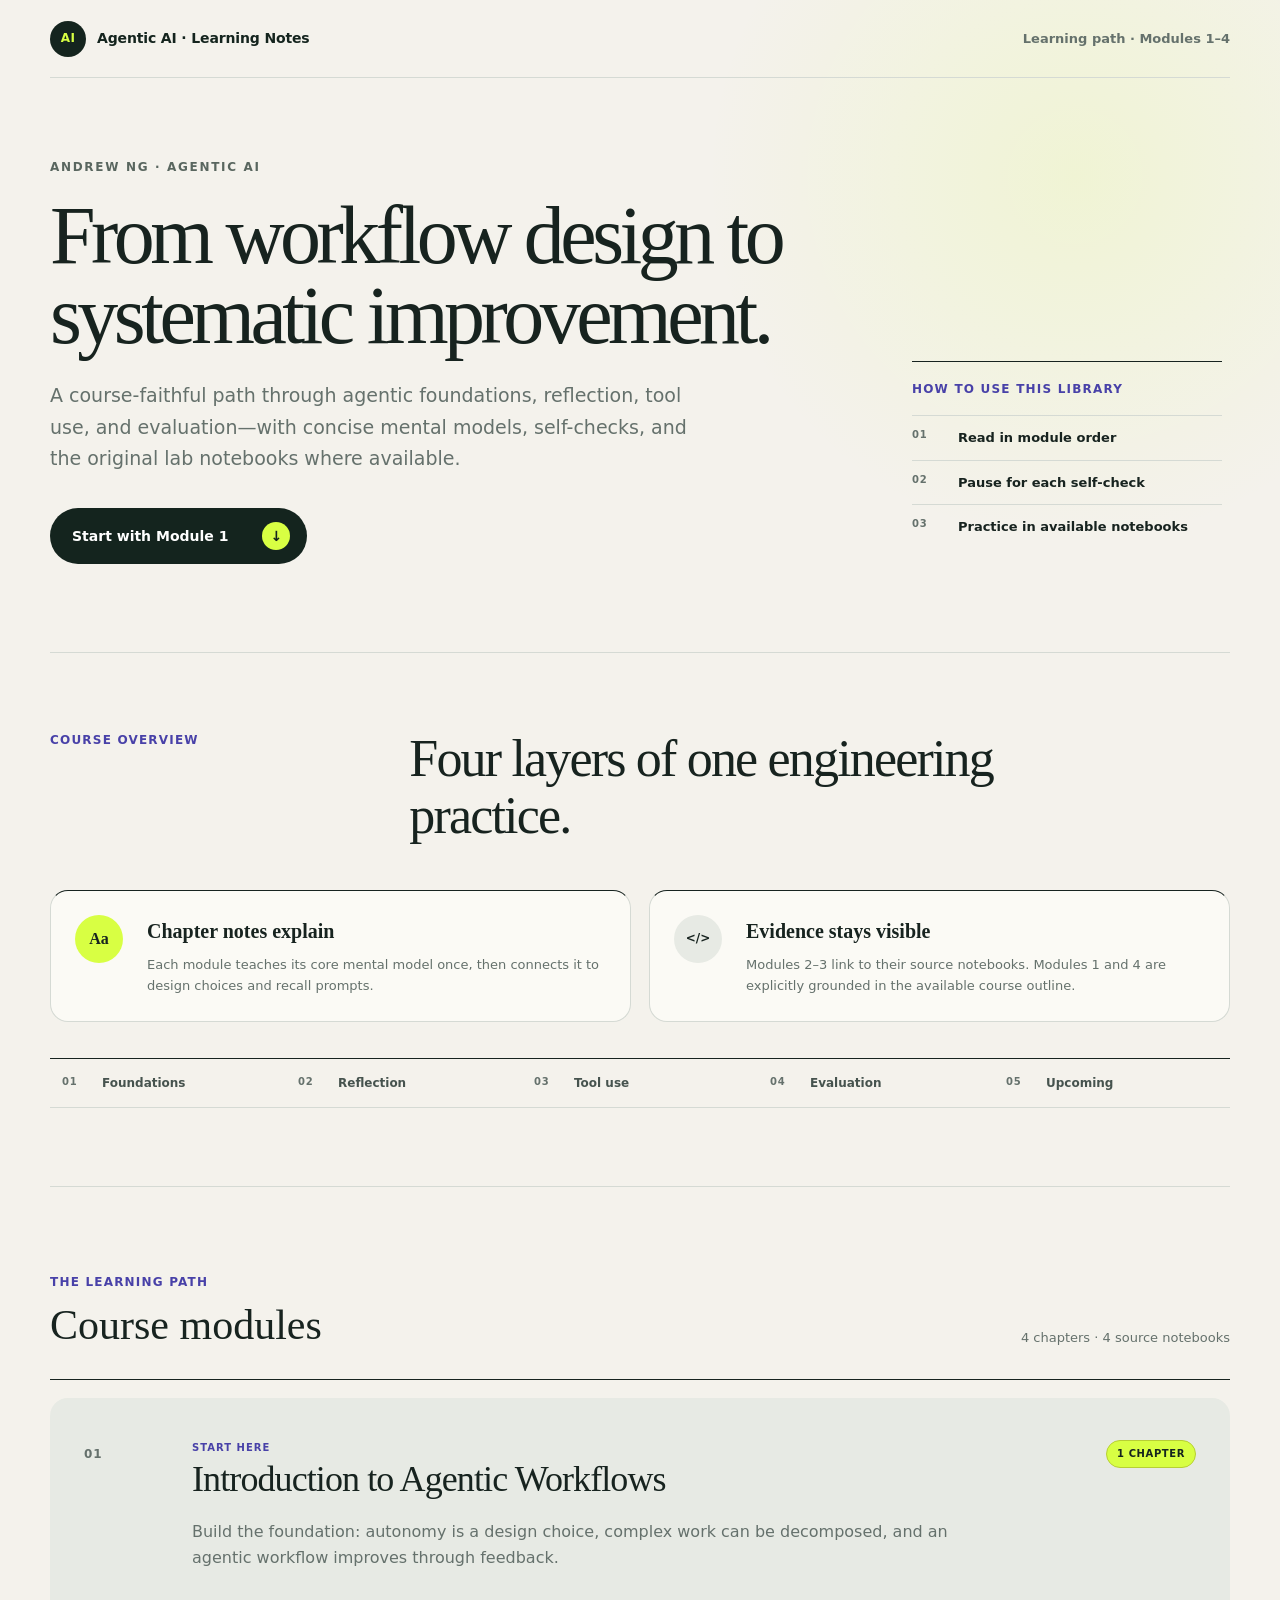
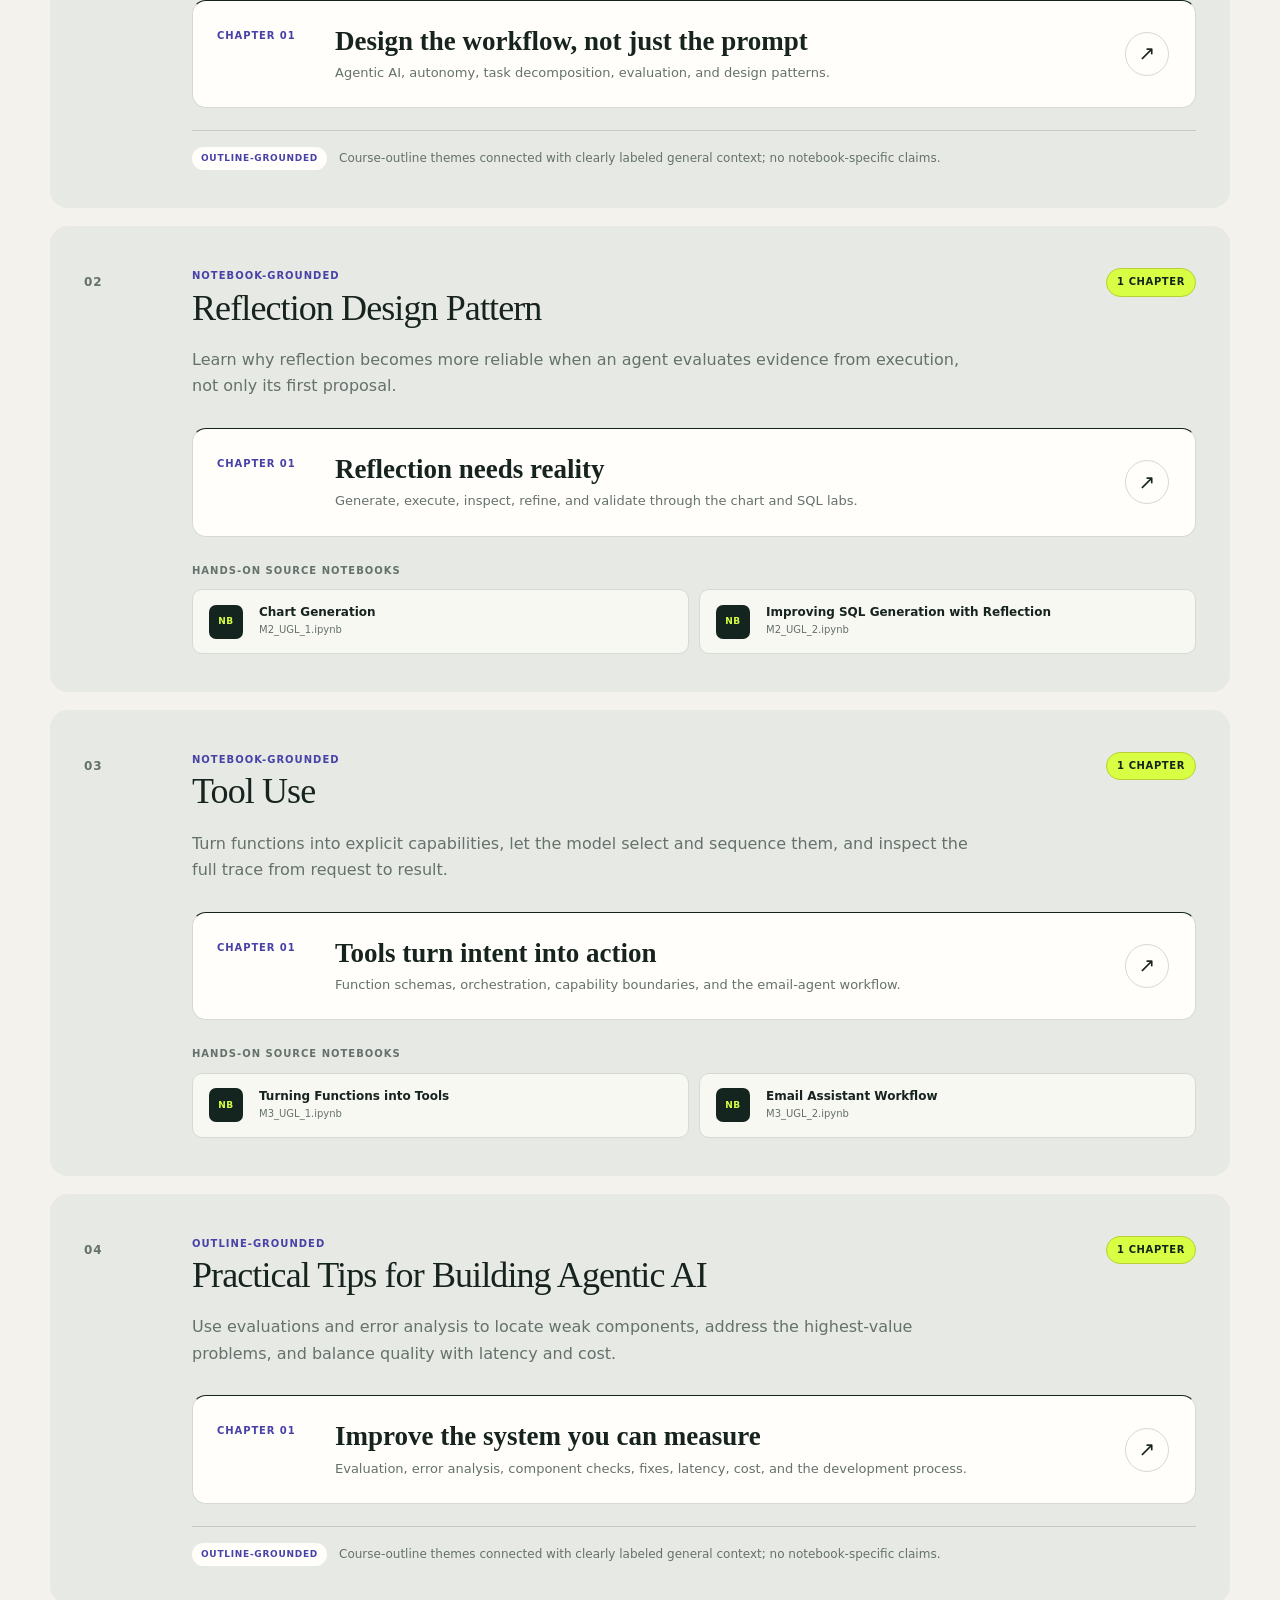
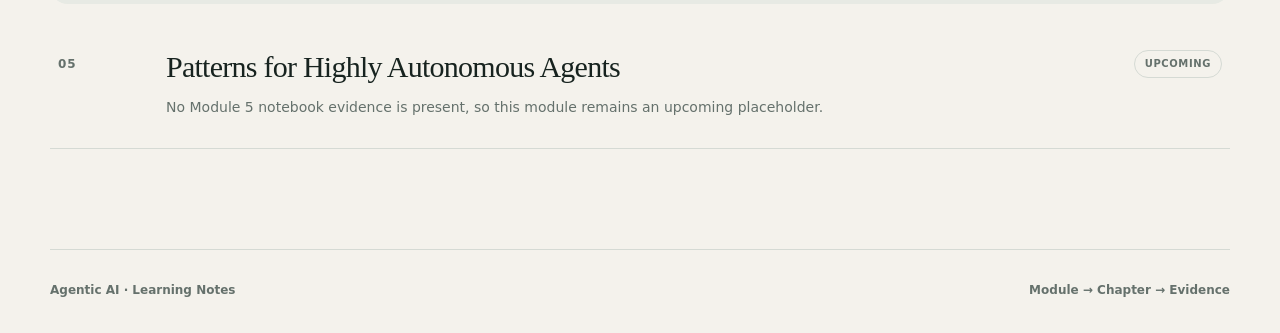
==== index.html @ 87fac972 "Build Modules 1-4 learning notes site" ====
<!doctype html>
<html lang="en">
<head>
  <meta charset="utf-8">
  <meta name="viewport" content="width=device-width, initial-scale=1">
  <meta name="description" content="A module-first learning path through Modules 1–4 of Andrew Ng's Agentic AI course, with course-grounded notes and original notebooks.">
  <title>Agentic AI · Module Learning Path</title>
  <link rel="icon" href="data:image/svg+xml,%3Csvg xmlns='http://www.w3.org/2000/svg' viewBox='0 0 64 64'%3E%3Ccircle cx='32' cy='32' r='30' fill='%2314241e'/%3E%3Ctext x='32' y='39' text-anchor='middle' font-family='Arial,sans-serif' font-size='22' font-weight='700' fill='%23d8ff43'%3EAI%3C/text%3E%3C/svg%3E">
  <link rel="stylesheet" href="styles.css">
</head>
<body class="home-body">
  <a class="skip-link" href="#main-content">Skip to content</a>
  <header class="site-header site-header-home">
    <a class="brand" href="index.html" aria-label="Agentic AI learning path home"><span class="brand-mark" aria-hidden="true">AI</span><span>Agentic AI · Learning Notes</span></a>
    <span class="edition-label">Learning path · Modules 1–4</span>
  </header>
  <main id="main-content">
    <section class="home-hero" aria-labelledby="home-title">
      <div class="home-hero-content">
        <p class="eyebrow">Andrew Ng · Agentic AI</p>
        <h1 id="home-title">From workflow design to systematic improvement.</h1>
        <p class="home-intro">A course-faithful path through agentic foundations, reflection, tool use, and evaluation—with concise mental models, self-checks, and the original lab notebooks where available.</p>
        <a class="primary-link" href="#module-1">Start with Module 1 <span aria-hidden="true">↓</span></a>
      </div>
      <aside class="hero-note path-note" aria-label="How the learning path works">
        <p class="kicker">How to use this library</p>
        <ol><li><span>01</span><strong>Read in module order</strong></li><li><span>02</span><strong>Pause for each self-check</strong></li><li><span>03</span><strong>Practice in available notebooks</strong></li></ol>
      </aside>
    </section>
    <section class="course-overview" aria-labelledby="overview-title">
      <div class="overview-copy"><p class="kicker">Course overview</p><h2 id="overview-title">Four layers of one engineering practice.</h2></div>
      <div class="artifact-key" aria-label="Relationship between chapter notes and course evidence">
        <article><span class="artifact-icon" aria-hidden="true">Aa</span><div><h3>Chapter notes explain</h3><p>Each module teaches its core mental model once, then connects it to design choices and recall prompts.</p></div></article>
        <article><span class="artifact-icon artifact-icon-code" aria-hidden="true">&lt;/&gt;</span><div><h3>Evidence stays visible</h3><p>Modules 2–3 link to their source notebooks. Modules 1 and 4 are explicitly grounded in the available course outline.</p></div></article>
      </div>
      <nav class="module-jump" aria-label="Jump to a course module"><a href="#module-1"><span>01</span>Foundations</a><a href="#module-2"><span>02</span>Reflection</a><a href="#module-3"><span>03</span>Tool use</a><a href="#module-4"><span>04</span>Evaluation</a><a href="#module-5"><span>05</span>Upcoming</a></nav>
    </section>
    <section class="module-library" aria-labelledby="modules-title">
      <div class="section-heading"><div><p class="kicker">The learning path</p><h2 id="modules-title">Course modules</h2></div><p class="chapter-count">4 chapters · 4 source notebooks</p></div>
      <div class="module-list">
        <article class="module-row module-row-featured" id="module-1">
          <div class="module-number">01</div><div class="module-copy">
            <div class="module-heading"><div><p class="module-state">Start here</p><h3>Introduction to Agentic Workflows</h3></div><span class="status-pill status-pill-ready">1 chapter</span></div>
            <p class="module-description">Build the foundation: autonomy is a design choice, complex work can be decomposed, and an agentic workflow improves through feedback.</p>
            <a class="featured-chapter" href="chapters/module-1.html" aria-label="Read Module 1: Design the workflow, not just the prompt"><span class="chapter-label">Chapter 01</span><span class="featured-chapter-copy"><strong>Design the workflow, not just the prompt</strong><small>Agentic AI, autonomy, task decomposition, evaluation, and design patterns.</small></span><span class="chapter-arrow" aria-hidden="true">↗</span></a>
            <div class="evidence-shelf"><span class="evidence-tag">Outline-grounded</span><p>Course-outline themes connected with clearly labeled general context; no notebook-specific claims.</p></div>
          </div>
        </article>
        <article class="module-row module-row-featured" id="module-2">
          <div class="module-number">02</div><div class="module-copy">
            <div class="module-heading"><div><p class="module-state">Notebook-grounded</p><h3>Reflection Design Pattern</h3></div><span class="status-pill status-pill-ready">1 chapter</span></div>
            <p class="module-description">Learn why reflection becomes more reliable when an agent evaluates evidence from execution, not only its first proposal.</p>
            <a class="featured-chapter" href="chapters/module-2.html" aria-label="Read Module 2: Reflection needs reality"><span class="chapter-label">Chapter 01</span><span class="featured-chapter-copy"><strong>Reflection needs reality</strong><small>Generate, execute, inspect, refine, and validate through the chart and SQL labs.</small></span><span class="chapter-arrow" aria-hidden="true">↗</span></a>
            <div class="notebook-shelf" aria-labelledby="m2-notebooks-title"><p class="shelf-label" id="m2-notebooks-title">Hands-on source notebooks</p><div class="notebook-links"><a href="M2_UGL_1.ipynb"><span class="file-mark" aria-hidden="true">NB</span><span><strong>Chart Generation</strong><small>M2_UGL_1.ipynb</small></span></a><a href="M2_UGL_2.ipynb"><span class="file-mark" aria-hidden="true">NB</span><span><strong>Improving SQL Generation with Reflection</strong><small>M2_UGL_2.ipynb</small></span></a></div></div>
          </div>
        </article>
        <article class="module-row module-row-featured" id="module-3">
          <div class="module-number">03</div><div class="module-copy">
            <div class="module-heading"><div><p class="module-state">Notebook-grounded</p><h3>Tool Use</h3></div><span class="status-pill status-pill-ready">1 chapter</span></div>
            <p class="module-description">Turn functions into explicit capabilities, let the model select and sequence them, and inspect the full trace from request to result.</p>
            <a class="featured-chapter" href="chapters/module-3.html" aria-label="Read Module 3: Tools turn intent into action"><span class="chapter-label">Chapter 01</span><span class="featured-chapter-copy"><strong>Tools turn intent into action</strong><small>Function schemas, orchestration, capability boundaries, and the email-agent workflow.</small></span><span class="chapter-arrow" aria-hidden="true">↗</span></a>
            <div class="notebook-shelf" aria-labelledby="m3-notebooks-title"><p class="shelf-label" id="m3-notebooks-title">Hands-on source notebooks</p><div class="notebook-links"><a href="M3_UGL_1.ipynb"><span class="file-mark" aria-hidden="true">NB</span><span><strong>Turning Functions into Tools</strong><small>M3_UGL_1.ipynb</small></span></a><a href="M3_UGL_2.ipynb"><span class="file-mark" aria-hidden="true">NB</span><span><strong>Email Assistant Workflow</strong><small>M3_UGL_2.ipynb</small></span></a></div></div>
          </div>
        </article>
        <article class="module-row module-row-featured" id="module-4">
          <div class="module-number">04</div><div class="module-copy">
            <div class="module-heading"><div><p class="module-state">Outline-grounded</p><h3>Practical Tips for Building Agentic AI</h3></div><span class="status-pill status-pill-ready">1 chapter</span></div>
            <p class="module-description">Use evaluations and error analysis to locate weak components, address the highest-value problems, and balance quality with latency and cost.</p>
            <a class="featured-chapter" href="chapters/module-4.html" aria-label="Read Module 4: Improve the system you can measure"><span class="chapter-label">Chapter 01</span><span class="featured-chapter-copy"><strong>Improve the system you can measure</strong><small>Evaluation, error analysis, component checks, fixes, latency, cost, and the development process.</small></span><span class="chapter-arrow" aria-hidden="true">↗</span></a>
            <div class="evidence-shelf"><span class="evidence-tag">Outline-grounded</span><p>Course-outline themes connected with clearly labeled general context; no notebook-specific claims.</p></div>
          </div>
        </article>
        <article class="module-row module-row-quiet" id="module-5">
          <div class="module-number">05</div><div class="module-copy"><div class="module-heading"><h3>Patterns for Highly Autonomous Agents</h3><span class="status-pill">Upcoming</span></div><p>No Module 5 notebook evidence is present, so this module remains an upcoming placeholder.</p></div>
        </article>
      </div>
    </section>
  </main>
  <footer class="home-footer"><span>Agentic AI · Learning Notes</span><span>Module → Chapter → Evidence</span></footer>
</body>
</html>
---- styles.css ----
:root {
  --bg: #f4f2ec;
  --surface: #fffefa;
  --surface-soft: #e7eae4;
  --surface-muted: #ecefe9;
  --ink: #17231f;
  --ink-soft: #46534e;
  --muted: #65716c;
  --line: #d5dad4;
  --accent: #d8ff43;
  --accent-soft: #f0ffbd;
  --accent-line: #b7cf34;
  --deep: #14241e;
  --indigo: #4841a8;
  --danger: #9b463b;
  --danger-soft: #f1e1dc;
  --success: #35634e;
  --font-display: Georgia, "Times New Roman", serif;
  --font-sans: Inter, ui-sans-serif, system-ui, -apple-system, BlinkMacSystemFont, "Segoe UI", sans-serif;
  --content-width: 1180px;
  --radius: 18px;
}

* { box-sizing: border-box; }
html { scroll-behavior: smooth; }

body {
  margin: 0;
  background: var(--bg);
  color: var(--ink);
  font-family: var(--font-sans);
  line-height: 1.65;
  text-rendering: optimizeLegibility;
}

a { color: inherit; }
a:focus-visible,
summary:focus-visible { outline: 3px solid #778c00; outline-offset: 4px; }

.skip-link {
  position: fixed;
  top: 12px;
  left: 12px;
  z-index: 20;
  padding: 10px 14px;
  border-radius: 8px;
  background: var(--deep);
  color: white;
  font-size: 13px;
  font-weight: 800;
  text-decoration: none;
  transform: translateY(-160%);
}

.skip-link:focus { transform: translateY(0); }

.site-header {
  width: min(var(--content-width), calc(100% - 48px));
  min-height: 78px;
  margin: 0 auto;
  display: flex;
  align-items: center;
  justify-content: space-between;
  gap: 24px;
}

.site-header-home,
.chapter-header { border-bottom: 1px solid var(--line); }

.brand {
  display: inline-flex;
  align-items: center;
  gap: 11px;
  color: var(--deep);
  font-size: 14px;
  font-weight: 800;
  letter-spacing: -.01em;
  text-decoration: none;
}

.brand-mark {
  width: 36px;
  height: 36px;
  display: grid;
  place-items: center;
  flex: 0 0 auto;
  border-radius: 50%;
  background: var(--deep);
  color: var(--accent);
  font-size: 12px;
  letter-spacing: .04em;
}

.edition-label,
.back-link { color: var(--muted); font-size: 13px; font-weight: 750; }

.back-link {
  display: inline-flex;
  align-items: center;
  gap: 10px;
  color: var(--deep);
  text-decoration: none;
}

.back-link span {
  width: 28px;
  height: 28px;
  display: grid;
  place-items: center;
  border: 1px solid var(--line);
  border-radius: 50%;
  transition: background-color .18s ease, border-color .18s ease, transform .18s ease;
}

.back-link:hover span { border-color: var(--accent-line); background: var(--accent); transform: translateX(-2px); }

.home-body,
.chapter-body {
  min-height: 100vh;
  background: radial-gradient(circle at 84% 5%, rgba(216, 255, 67, .14), transparent 23rem), var(--bg);
}

.home-body main,
.home-footer { width: min(var(--content-width), calc(100% - 48px)); margin: 0 auto; }

.home-hero {
  min-height: 560px;
  display: grid;
  grid-template-columns: minmax(0, 1.7fr) minmax(260px, .7fr);
  gap: 7vw;
  align-items: center;
  padding: 80px 0 88px;
  border-bottom: 1px solid var(--line);
}

.home-hero-content { max-width: 810px; }
.eyebrow { margin: 0; color: #59665f; font-size: 12px; font-weight: 850; letter-spacing: .14em; text-transform: uppercase; }

.home-hero h1,
.chapter-hero h1 {
  margin: 18px 0 24px;
  font-family: var(--font-display);
  font-size: clamp(54px, 6.4vw, 88px);
  font-weight: 500;
  line-height: .98;
  letter-spacing: -.055em;
}

.home-intro { max-width: 650px; margin: 0; color: var(--muted); font-size: 19px; line-height: 1.65; }

.primary-link {
  width: fit-content;
  margin-top: 34px;
  display: inline-flex;
  align-items: center;
  gap: 34px;
  border-radius: 999px;
  background: var(--deep);
  color: white;
  padding: 14px 17px 14px 22px;
  font-size: 14px;
  font-weight: 800;
  text-decoration: none;
  transition: transform .18s ease, background-color .18s ease;
}

.primary-link span { width: 28px; height: 28px; display: grid; place-items: center; border-radius: 50%; background: var(--accent); color: var(--deep); }
.primary-link:hover { transform: translateY(-2px); background: #294139; }

.hero-note {
  align-self: end;
  max-width: 310px;
  margin-bottom: 12px;
  padding-top: 18px;
  border-top: 1px solid var(--ink);
}

.note-number { display: inline-grid; place-items: center; min-width: 38px; height: 26px; padding: 0 10px; border-radius: 999px; background: var(--accent); font-size: 12px; font-weight: 900; }
.hero-note > p:not(.kicker) { margin: 14px 0 0; color: var(--muted); font-size: 14px; }

.path-note { padding-bottom: 4px; }
.path-note .kicker { margin: 0 0 15px; }
.path-note ol { margin: 0; padding: 0; list-style: none; }
.path-note li { display: grid; grid-template-columns: 36px 1fr; gap: 10px; padding: 11px 0; border-top: 1px solid var(--line); font-size: 13px; }
.path-note li span { color: var(--muted); font-size: 10px; font-weight: 900; letter-spacing: .08em; }
.path-note li strong { font-weight: 750; }

.course-overview { padding: 78px 0; border-bottom: 1px solid var(--line); }
.overview-copy { display: grid; grid-template-columns: minmax(190px, .55fr) minmax(0, 1.45fr); gap: 48px; align-items: start; }
.overview-copy h2 { max-width: 750px; margin: 0; font-family: var(--font-display); font-size: clamp(34px, 4.2vw, 52px); font-weight: 500; line-height: 1.08; letter-spacing: -.035em; }
.artifact-key { display: grid; grid-template-columns: 1fr 1fr; gap: 18px; margin: 46px 0 36px; }
.artifact-key article { display: grid; grid-template-columns: 54px 1fr; gap: 18px; padding: 24px; border: 1px solid var(--line); border-top-color: var(--ink); border-radius: var(--radius); background: rgba(255, 254, 250, .68); }
.artifact-icon { width: 48px; height: 48px; display: grid; place-items: center; border-radius: 50%; background: var(--accent); font-family: var(--font-display); font-weight: 700; }
.artifact-icon-code { background: var(--surface-soft); font-family: var(--font-sans); font-size: 12px; }
.artifact-key h3 { margin: 0 0 6px; font-family: var(--font-display); font-size: 20px; font-weight: 600; }
.artifact-key p { margin: 0; color: var(--muted); font-size: 13px; }
.artifact-key code { padding: .1em .32em; border: 1px solid var(--line); border-radius: 4px; background: var(--surface-muted); }

.module-jump { display: grid; grid-template-columns: repeat(5, 1fr); border-top: 1px solid var(--ink); }
.module-jump a { display: grid; grid-template-columns: 32px 1fr; gap: 8px; padding: 16px 12px; border-bottom: 1px solid var(--line); color: var(--ink-soft); font-size: 12px; font-weight: 750; line-height: 1.35; text-decoration: none; transition: background-color .18s ease; }
.module-jump a:hover { background: var(--accent-soft); }
.module-jump a span { color: var(--muted); font-size: 10px; font-weight: 900; letter-spacing: .08em; }

.module-library { padding: 86px 0 100px; }
.module-list { border-top: 1px solid var(--ink); }
.module-row { scroll-margin-top: 24px; display: grid; grid-template-columns: 82px 1fr; gap: 26px; padding: 34px 8px; border-bottom: 1px solid var(--line); }
.module-number { padding-top: 5px; color: var(--muted); font-size: 12px; font-weight: 900; letter-spacing: .08em; }
.module-copy { min-width: 0; }
.module-heading { display: flex; align-items: flex-start; justify-content: space-between; gap: 24px; }
.module-heading h3 { margin: 0; font-family: var(--font-display); font-size: clamp(26px, 3vw, 36px); font-weight: 500; line-height: 1.15; letter-spacing: -.025em; }
.module-heading > div h3 { margin-top: 3px; }
.module-state { margin: 0; color: var(--indigo); font-size: 10px; font-weight: 900; letter-spacing: .1em; text-transform: uppercase; }
.status-pill { flex: 0 0 auto; padding: 5px 10px; border: 1px solid var(--line); border-radius: 999px; color: var(--muted); font-size: 10px; font-weight: 850; letter-spacing: .06em; text-transform: uppercase; }
.status-pill-ready { border-color: var(--accent-line); background: var(--accent); color: var(--deep); }
.module-copy > p { margin: 12px 0 0; color: var(--muted); font-size: 14px; }
.module-copy > .module-description { max-width: 780px; margin-top: 18px; font-size: 16px; }
.module-row-quiet { padding-top: 28px; padding-bottom: 28px; }
.module-row-quiet .module-heading h3 { font-size: clamp(23px, 2.5vw, 30px); }
.module-row-featured { margin: 18px 0; padding: 42px 34px 38px; border: 0; border-radius: var(--radius); background: var(--surface-soft); }
.module-row-upcoming { background: linear-gradient(90deg, rgba(255, 254, 250, .55), transparent); }

.featured-chapter { display: grid; grid-template-columns: 100px 1fr 46px; gap: 18px; align-items: center; margin-top: 28px; padding: 24px; border: 1px solid var(--line); border-top-color: var(--ink); border-radius: 14px; background: var(--surface); text-decoration: none; transition: transform .18s ease, border-color .18s ease; }
.featured-chapter:hover { transform: translateY(-2px); border-color: var(--accent-line); }
.chapter-label { align-self: start; padding-top: 3px; color: var(--indigo); font-size: 10px; font-weight: 900; letter-spacing: .09em; text-transform: uppercase; }
.featured-chapter-copy { display: grid; gap: 5px; }
.featured-chapter-copy strong { font-family: var(--font-display); font-size: 27px; font-weight: 600; line-height: 1.2; }
.featured-chapter-copy small { color: var(--muted); font-size: 13px; }

.notebook-shelf { margin-top: 26px; }
.shelf-label { margin: 0 0 10px; color: var(--muted); font-size: 10px; font-weight: 900; letter-spacing: .1em; text-transform: uppercase; }
.notebook-links { display: grid; grid-template-columns: 1fr 1fr; gap: 10px; }
.notebook-links a { min-width: 0; display: grid; grid-template-columns: 38px minmax(0, 1fr); gap: 12px; align-items: center; padding: 14px 16px; border: 1px solid var(--line); border-radius: 10px; background: rgba(255, 254, 250, .72); text-decoration: none; transition: border-color .18s ease, background-color .18s ease; }
.notebook-links a:hover { border-color: var(--accent-line); background: var(--surface); }
.file-mark { width: 34px; height: 34px; display: grid; place-items: center; border-radius: 7px; background: var(--deep); color: var(--accent); font-size: 9px; font-weight: 900; letter-spacing: .05em; }
.notebook-links a > span:last-child { min-width: 0; display: grid; }
.notebook-links strong { overflow-wrap: anywhere; font-size: 12px; line-height: 1.35; }
.notebook-links small { margin-top: 2px; overflow-wrap: anywhere; color: var(--muted); font-size: 10px; }
.notebook-shelf-upcoming .file-mark { background: var(--surface-soft); color: var(--ink-soft); }

.evidence-shelf { display: flex; align-items: center; gap: 12px; margin-top: 22px; padding-top: 16px; border-top: 1px solid rgba(23, 35, 31, .16); }
.evidence-shelf p { margin: 0; color: var(--muted); font-size: 12px; }
.evidence-tag { flex: 0 0 auto; padding: 4px 9px; border-radius: 999px; background: var(--surface); color: var(--indigo); font-size: 9px; font-weight: 900; letter-spacing: .08em; text-transform: uppercase; }

.chapter-library { padding: 78px 0 100px; }
.section-heading { display: flex; align-items: end; justify-content: space-between; gap: 32px; margin-bottom: 30px; }
.kicker { margin: 0 0 8px; color: var(--indigo); font-size: 12px; font-weight: 850; letter-spacing: .1em; text-transform: uppercase; }
.section-heading h2 { margin: 0; font-family: var(--font-display); font-size: 42px; font-weight: 500; line-height: 1.15; }
.chapter-count { margin: 0; color: var(--muted); font-size: 13px; }
.chapter-list { display: grid; gap: 18px; }
.chapter-item { border-top: 1px solid var(--ink); border-bottom: 1px solid var(--line); transition: background-color .18s ease, transform .18s ease; }
.chapter-item:hover { background: rgba(255, 254, 250, .72); transform: translateX(4px); }

.chapter-link {
  min-height: 190px;
  display: grid;
  grid-template-columns: 80px 1fr 48px;
  gap: 26px;
  align-items: center;
  padding: 26px 18px 26px 8px;
  text-decoration: none;
}

.chapter-index { align-self: start; padding-top: 3px; color: var(--muted); font-size: 13px; font-weight: 800; }
.chapter-summary { max-width: 760px; }
.chapter-meta { display: flex; flex-wrap: wrap; gap: 8px 20px; margin-bottom: 14px; color: #5d6a65; font-size: 11px; font-weight: 850; letter-spacing: .1em; text-transform: uppercase; }
.chapter-summary h3 { margin: 0 0 10px; font-family: var(--font-display); font-size: clamp(28px, 3vw, 38px); font-weight: 500; line-height: 1.2; letter-spacing: -.025em; }
.chapter-summary p { max-width: 700px; margin: 0; color: var(--muted); }
.chapter-arrow { width: 44px; height: 44px; display: grid; place-items: center; border: 1px solid var(--line); border-radius: 50%; font-size: 20px; }

.collection-note { display: flex; align-items: center; gap: 18px; padding: 28px; border-radius: var(--radius); background: var(--surface-soft); color: #53605a; }
.collection-note-icon { width: 42px; height: 42px; flex: 0 0 auto; display: grid; place-items: center; border: 1px dashed #93a098; border-radius: 50%; font-size: 22px; }
.collection-note strong { color: var(--ink); }
.collection-note p { margin: 2px 0 0; font-size: 14px; }
.home-footer { min-height: 84px; border-top: 1px solid var(--line); display: flex; justify-content: space-between; align-items: center; gap: 24px; color: var(--muted); font-size: 12px; font-weight: 750; }

/* Chapter */
.page { max-width: var(--content-width); margin: 0 auto; padding: 0 24px 80px; }

.chapter-hero {
  min-height: 540px;
  display: grid;
  grid-template-columns: minmax(0, 1.65fr) minmax(220px, .45fr);
  align-items: center;
  gap: clamp(48px, 8vw, 112px);
  padding: 80px 0 88px;
  border-bottom: 1px solid var(--line);
}

.chapter-hero-copy { max-width: 820px; }
.breadcrumbs { display: flex; flex-wrap: wrap; gap: 7px; margin: 0 0 18px; color: var(--muted); font-size: 11px; font-weight: 750; }
.breadcrumbs a { text-underline-offset: 3px; }
.breadcrumbs span[aria-current="page"] { color: var(--ink-soft); }
.chapter-hero h1 { font-size: clamp(56px, 6.4vw, 84px); }
.chapter-hero-copy > p:last-child { max-width: 720px; margin: 0; color: var(--muted); font-size: 18px; }
.chapter-hero-note { align-self: end; margin-bottom: 4px; padding-top: 18px; border-top: 1px solid var(--ink); }
.chapter-hero-note dl { margin: 22px 0 0; }
.chapter-hero-note dl div { display: flex; justify-content: space-between; gap: 18px; padding: 8px 0; border-bottom: 1px solid var(--line); }
.chapter-hero-note dt { color: var(--muted); font-size: 11px; font-weight: 800; letter-spacing: .09em; text-transform: uppercase; }
.chapter-hero-note dd { margin: 0; font-size: 13px; font-weight: 750; text-align: right; }

.chapter-thesis { margin: 48px 0 0; padding: 42px 48px 46px; border-top: 1px solid var(--deep); border-radius: var(--radius); background: var(--surface-soft); }
.bigidea { max-width: 1000px; margin: 0; font-family: var(--font-display); font-size: clamp(25px, 3vw, 34px); font-weight: 500; line-height: 1.34; letter-spacing: -.022em; }

.chapter-shell { display: grid; grid-template-columns: 190px minmax(0, 850px); justify-content: space-between; gap: clamp(48px, 7vw, 96px); margin-top: 82px; }
.chapter-nav { position: sticky; top: 24px; align-self: start; padding-top: 17px; border-top: 1px solid var(--ink); }
.chapter-nav .kicker { margin-bottom: 13px; color: var(--muted); }

.chapter-nav a {
  display: grid;
  grid-template-columns: 44px 1fr;
  gap: 8px;
  padding: 9px 0;
  border-bottom: 1px solid var(--line);
  color: var(--ink-soft);
  font-size: 12px;
  font-weight: 700;
  line-height: 1.35;
  text-decoration: none;
  transition: color .18s ease, padding-left .18s ease;
}

.chapter-nav a span { width: fit-content; min-width: 31px; padding: 2px 7px; border-radius: 999px; color: #7b8881; font-size: 10px; font-weight: 850; letter-spacing: .05em; text-align: center; }
.chapter-nav a:hover { padding-left: 4px; color: var(--ink); }
.chapter-nav a:hover span { background: var(--accent); color: var(--deep); }
.chapter-article { min-width: 0; }
.chapter-article > .section { scroll-margin-top: 28px; }

.chapter-article > .section.card {
  margin: 0;
  padding: 62px 0 66px;
  border: 0;
  border-top: 1px solid var(--line);
  border-radius: 0;
  background: transparent;
}

.chapter-article > .section:first-child { border-top-color: var(--ink); }
.chapter-article > .section[data-section-label]::before { content: attr(data-section-label); display: block; margin-bottom: 16px; color: var(--indigo); font-size: 11px; font-weight: 850; letter-spacing: .1em; text-transform: uppercase; }
.chapter-article h2 { max-width: 720px; margin: 0 0 24px; font-family: var(--font-display); font-size: clamp(30px, 3.4vw, 40px); font-weight: 500; line-height: 1.14; letter-spacing: -.03em; }
.chapter-article h3 { margin: 0 0 8px; font-size: 17px; line-height: 1.35; }
.chapter-article p { margin-top: 0; }
.chapter-article code { padding: .12em .35em; border: 1px solid var(--line); border-radius: 5px; background: var(--surface-muted); font-size: .9em; overflow-wrap: anywhere; }

.mental,
.general-note { margin-top: 24px; padding: 17px 20px; border-left: 3px solid var(--deep); background: var(--surface-muted); color: #425049; }
.general-note { border-left-color: var(--indigo); }

/* Chapter visual */
.loop-visual { margin: 34px 0 0; padding: 28px; border: 1px solid var(--line); border-top-color: var(--ink); border-radius: var(--radius); background: rgba(255, 254, 250, .64); }
.loop-steps { display: grid; grid-template-columns: repeat(5, minmax(0, 1fr)); margin: 0; padding: 0; list-style: none; }
.loop-steps-six { grid-template-columns: repeat(6, minmax(0, 1fr)); }
.loop-steps li { min-width: 0; position: relative; padding: 0 16px 12px; border-left: 1px solid var(--line); }
.loop-steps li:first-child { border-left: 0; padding-left: 0; }
.loop-steps li:last-child { padding-right: 0; }
.loop-steps li:not(:last-child)::after { content: "→"; position: absolute; right: -8px; top: 31px; z-index: 1; width: 16px; color: #7d8983; background: var(--surface); font-size: 16px; font-weight: 900; text-align: center; }
.loop-number { display: block; margin-bottom: 22px; color: #7a8781; font-size: 10px; font-weight: 900; letter-spacing: .08em; }
.loop-steps strong { display: block; font-family: var(--font-display); font-size: 17px; font-weight: 600; line-height: 1.2; }
.loop-steps small { display: block; margin-top: 7px; color: var(--muted); font-size: 11px; line-height: 1.45; }
.loop-evidence { background: linear-gradient(180deg, transparent 0 26px, var(--accent-soft) 26px 100%); }
.loop-validate { background: linear-gradient(180deg, transparent 0 26px, var(--surface-soft) 26px 100%); }
.loop-return { margin: 22px 0 0; padding-top: 18px; border-top: 1px dashed #bfc5bf; color: var(--muted); font-size: 12px; }
.loop-return span { margin-right: 8px; color: var(--indigo); font-size: 18px; font-weight: 900; }

.contrast { display: grid; grid-template-columns: 1fr 1fr; gap: 16px; margin-top: 30px; }
.contrast > div { padding: 26px; border: 1px solid var(--line); border-top-color: var(--deep); border-radius: var(--radius); background: rgba(255, 254, 250, .72); }
.contrast > .contrast-grounded { background: var(--surface-soft); }
.contrast-label { margin: 0 0 16px; color: var(--indigo); font-size: 10px; font-weight: 900; letter-spacing: .1em; text-transform: uppercase; }
.contrast-limit { margin-top: 22px !important; padding-top: 16px; border-top: 1px solid var(--line); color: var(--ink-soft); font-size: 13px; }

.case-steps { margin: 32px 0 0; padding: 0; border-top: 1px solid var(--ink); list-style: none; }
.case-steps li { display: grid; grid-template-columns: 72px 1fr; gap: 20px; margin: 0; padding: 20px 0; border-bottom: 1px solid var(--line); }
.case-steps li > span { width: fit-content; height: fit-content; padding: 3px 9px; border-radius: 999px; background: var(--surface-soft); color: var(--ink-soft); font-size: 10px; font-weight: 900; letter-spacing: .08em; text-transform: uppercase; }
.case-steps strong { font-family: var(--font-display); font-size: 17px; font-weight: 600; }
.insight-line { display: grid; grid-template-columns: 42px 1fr; gap: 12px; margin-top: 26px; color: var(--ink-soft); }
.insight-mark { width: 34px; height: 34px; display: grid; place-items: center; border-radius: 50%; background: var(--accent); color: var(--deep); font-weight: 900; }

.sql-story { display: grid; grid-template-columns: 1fr 28px 1fr 28px 1fr; gap: 8px; align-items: center; margin: 32px 0; }
.sql-stage { min-height: 205px; padding: 22px; border: 1px solid var(--line); border-top-color: var(--deep); border-radius: var(--radius); background: rgba(255, 254, 250, .72); }
.sql-stage-problem { background: var(--danger-soft); }
.sql-stage-success { background: var(--accent-soft); }
.sql-stage h3 { margin-top: 18px; font-family: var(--font-display); font-size: 20px; font-weight: 600; }
.sql-stage p { color: var(--ink-soft); font-size: 13px; }
.sql-arrow { color: #7d8983; font-size: 19px; font-weight: 900; text-align: center; }
.status { display: inline-block; padding: 3px 8px; border-radius: 999px; font-size: 9px; font-weight: 900; letter-spacing: .08em; text-transform: uppercase; }
.status-neutral { background: var(--surface-soft); }
.status-problem { background: #e5b9ae; color: #6e2e27; }
.status-success { background: var(--accent); color: var(--deep); }
blockquote { margin: 30px 0 0; padding: 18px 24px; border: 0; border-left: 3px solid var(--accent-line); background: var(--accent-soft); font-family: var(--font-display); font-size: 20px; line-height: 1.45; }
blockquote p { margin: 0; }

.principles { display: grid; grid-template-columns: 1fr 1fr; gap: 0 24px; margin-top: 28px; border-top: 1px solid var(--ink); }
.principles article { position: relative; padding: 26px 0 24px 42px; border-bottom: 1px solid var(--line); }
.principles article > span { position: absolute; left: 0; top: 29px; color: #7b8881; font-size: 10px; font-weight: 900; letter-spacing: .08em; }
.principles article h3 { font-family: var(--font-display); font-size: 18px; font-weight: 600; }
.principles article p { margin: 0; color: var(--muted); font-size: 13px; }

.recall { display: grid; grid-template-columns: 1fr 1fr; gap: 0 16px; }
.r { display: grid; grid-template-columns: 36px 1fr; gap: 10px; padding: 18px 0; border-bottom: 1px solid var(--line); }
.num { color: #7c8882; font-size: 10px; font-weight: 900; }
.r strong { font-family: var(--font-display); font-size: 16px; font-weight: 600; line-height: 1.45; }
.self-check { margin-top: 46px; padding: 34px; border-radius: var(--radius); background: var(--surface-soft); }
.self-check h3 { margin-bottom: 18px; font-family: var(--font-display); font-size: 25px; font-weight: 500; }
details { margin: 0; padding: 17px 0; border-bottom: 1px solid #c7cdc7; }
details:first-of-type { border-top: 1px solid #c7cdc7; }
summary { padding-right: 28px; cursor: pointer; font-weight: 750; }
details p { margin: 12px 0 2px; color: var(--ink-soft); }
.source-note { margin-top: 24px; padding: 28px 0 0; border-top: 1px solid var(--ink); color: var(--muted); font-size: 13px; }
.source-note a { color: var(--ink); text-underline-offset: 3px; }
.autonomy-scale { display: grid; grid-template-columns: repeat(3, 1fr); gap: 12px; margin-top: 30px; }
.autonomy-scale div { min-width: 0; padding: 24px; border: 1px solid var(--line); border-top-color: var(--deep); border-radius: var(--radius); background: rgba(255, 254, 250, .7); }
.autonomy-scale div:nth-child(2) { background: var(--surface-soft); }
.autonomy-scale div:nth-child(3) { background: var(--accent-soft); }
.autonomy-scale span,
.tradeoff-grid span { display: block; margin-bottom: 14px; color: var(--indigo); font-size: 9px; font-weight: 900; letter-spacing: .1em; text-transform: uppercase; }
.autonomy-scale strong,
.system-stack strong,
.tradeoff-grid strong { display: block; font-family: var(--font-display); font-size: 18px; font-weight: 600; line-height: 1.3; }
.autonomy-scale small,
.system-stack small,
.tradeoff-grid small { display: block; margin-top: 8px; color: var(--muted); font-size: 12px; line-height: 1.5; }
.system-stack { display: grid; grid-template-columns: repeat(4, 1fr); margin: 30px 0; border: 1px solid var(--line); border-top-color: var(--ink); border-radius: var(--radius); overflow: hidden; }
.system-stack div { min-width: 0; position: relative; padding: 24px 20px; background: rgba(255, 254, 250, .7); border-left: 1px solid var(--line); }
.system-stack div:first-child { border-left: 0; }
.system-stack div:nth-child(even) { background: var(--surface-soft); }
.system-stack div > span { display: block; margin-bottom: 18px; color: var(--muted); font-size: 10px; font-weight: 900; letter-spacing: .08em; }
.tradeoff-grid { display: grid; grid-template-columns: repeat(3, 1fr); gap: 12px; margin-top: 30px; }
.tradeoff-grid div { min-width: 0; padding: 24px; border: 1px solid var(--line); border-top-color: var(--deep); border-radius: var(--radius); background: rgba(255, 254, 250, .72); }
.tradeoff-grid div:nth-child(2) { background: var(--surface-soft); }
.tradeoff-grid div:nth-child(3) { background: var(--accent-soft); }
.chapter-source-links { display: grid; grid-template-columns: 1fr 1fr; gap: 10px; margin-top: 20px; }
.chapter-source-links a { min-width: 0; display: grid; gap: 2px; padding: 16px 18px; border: 1px solid var(--line); border-radius: 10px; background: rgba(255, 254, 250, .72); text-decoration: none; transition: border-color .18s ease, background-color .18s ease; }
.chapter-source-links a:hover { border-color: var(--accent-line); background: var(--surface); }
.chapter-source-links span { color: var(--indigo); font-size: 9px; font-weight: 900; letter-spacing: .09em; text-transform: uppercase; }
.chapter-source-links strong { overflow-wrap: anywhere; color: var(--ink); font-size: 12px; }
.chapter-source-links small { overflow-wrap: anywhere; color: var(--muted); font-size: 10px; }
.footer { margin-top: 72px; padding-top: 24px; border-top: 1px solid var(--line); color: var(--muted); font-size: 13px; text-align: center; }
.footer a { text-underline-offset: 3px; }
.chapter-pagination { display: grid; grid-template-columns: 1fr 1fr; margin-top: 72px; border-top: 1px solid var(--ink); }
.chapter-pagination a { display: grid; gap: 2px; padding: 22px 0; text-decoration: none; }
.chapter-pagination a.next { padding-left: 24px; border-left: 1px solid var(--line); text-align: right; }
.chapter-pagination span { color: var(--muted); font-size: 9px; font-weight: 900; letter-spacing: .09em; text-transform: uppercase; }
.chapter-pagination strong { font-family: var(--font-display); font-size: 18px; font-weight: 600; }
.chapter-pagination a:hover strong { color: var(--indigo); }

@media (max-width: 980px) {
  .module-jump { grid-template-columns: repeat(3, 1fr); }
  .chapter-hero { min-height: auto; grid-template-columns: 1fr; gap: 52px; padding: 72px 0; }
  .chapter-hero-note { max-width: 360px; }
  .chapter-shell { grid-template-columns: 1fr; gap: 44px; margin-top: 64px; }
  .chapter-nav { position: static; display: grid; grid-template-columns: repeat(3, 1fr); column-gap: 18px; }
  .chapter-nav .kicker { grid-column: 1 / -1; }
  .chapter-article { max-width: 850px; }
  .loop-steps { grid-template-columns: 1fr; }
  .loop-steps li { padding: 18px 18px 18px 54px; border-left: 0; border-bottom: 1px solid var(--line); }
  .loop-steps li:first-child { padding-left: 54px; }
  .loop-steps li:last-child { border-bottom: 0; }
  .loop-steps li:not(:last-child)::after { content: "↓"; right: auto; top: auto; left: 20px; bottom: -12px; background: var(--surface); }
  .loop-number { position: absolute; left: 17px; top: 20px; margin: 0; }
  .loop-evidence,
  .loop-validate { background: var(--accent-soft); }
  .loop-validate { background: var(--surface-soft); }
  .system-stack { grid-template-columns: 1fr 1fr; }
  .system-stack div:nth-child(3) { border-left: 0; border-top: 1px solid var(--line); }
  .system-stack div:nth-child(4) { border-top: 1px solid var(--line); }
}

@media (max-width: 820px) {
  .home-hero { min-height: auto; grid-template-columns: 1fr; gap: 54px; padding: 64px 0; }
  .home-hero h1 { font-size: clamp(48px, 12vw, 70px); }
  .hero-note { align-self: auto; }
  .overview-copy { grid-template-columns: 1fr; gap: 12px; }
  .artifact-key { grid-template-columns: 1fr; }
  .module-row { grid-template-columns: 58px 1fr; gap: 16px; }
  .sql-story { grid-template-columns: 1fr; }
  .sql-arrow { transform: rotate(90deg); }
  .sql-stage { min-height: 0; }
  .autonomy-scale,
  .tradeoff-grid { grid-template-columns: 1fr; }
}

@media (max-width: 700px) {
  .site-header,
  .home-body main,
  .home-footer { width: min(100% - 32px, var(--content-width)); }
  .page { padding-right: 16px; padding-left: 16px; }
  .site-header { min-height: 68px; }
  .brand span:last-child { display: none; }
  .home-hero { padding: 54px 0 62px; }
  .home-hero h1 { font-size: 46px; }
  .home-intro { font-size: 17px; }
  .chapter-library { padding: 60px 0 72px; }
  .course-overview { padding: 60px 0; }
  .module-library { padding: 68px 0 72px; }
  .module-jump { grid-template-columns: 1fr 1fr; }
  .module-row { grid-template-columns: 34px 1fr; padding-right: 0; padding-left: 0; }
  .module-row-featured { margin-right: -4px; margin-left: -4px; padding: 30px 20px; }
  .module-heading { display: grid; gap: 12px; }
  .status-pill { width: fit-content; }
  .featured-chapter { grid-template-columns: 1fr 38px; padding: 20px; }
  .chapter-label { grid-column: 1 / -1; }
  .featured-chapter .chapter-arrow { display: grid; }
  .notebook-links,
  .chapter-source-links { grid-template-columns: 1fr; }
  .chapter-link { grid-template-columns: 38px 1fr; gap: 12px; min-height: 0; padding: 24px 4px; }
  .chapter-arrow { display: none; }
  .chapter-summary h3 { font-size: 28px; }
  .chapter-summary p { font-size: 14px; }
  .section-heading { align-items: start; }
  .chapter-count { padding-top: 30px; }
  .collection-note { align-items: flex-start; padding: 22px; }
  .home-footer { min-height: 76px; }
  .chapter-hero { padding: 56px 0 62px; }
  .chapter-hero h1 { font-size: clamp(46px, 13vw, 64px); }
  .chapter-hero-copy > p:last-child { font-size: 17px; }
  .chapter-thesis { margin-top: 28px; padding: 30px 26px 34px; }
  .chapter-shell { margin-top: 54px; }
  .chapter-nav { grid-template-columns: 1fr 1fr; }
  .chapter-article > .section.card { padding: 48px 0 52px; }
  .contrast,
  .principles,
  .recall { grid-template-columns: 1fr; }
  .case-steps li { grid-template-columns: 58px 1fr; gap: 12px; }
  .self-check { padding: 28px 22px; }
  .evidence-shelf { align-items: flex-start; flex-direction: column; }
}

@media (max-width: 440px) {
  .module-jump { grid-template-columns: 1fr; }
  .artifact-key article { grid-template-columns: 44px 1fr; padding: 20px; }
  .artifact-icon { width: 40px; height: 40px; }
  .module-row { grid-template-columns: 1fr; gap: 8px; }
  .module-number { padding: 0; }
  .module-row-featured { padding: 26px 18px; }
  .chapter-hero h1 { font-size: 43px; }
  .edition-label { font-size: 11px; }
  .loop-visual { padding: 20px 16px; }
  .system-stack { grid-template-columns: 1fr; }
  .system-stack div { border-left: 0; border-top: 1px solid var(--line); }
  .system-stack div:first-child { border-top: 0; }
  .chapter-pagination strong { font-size: 16px; }
}

@media (prefers-reduced-motion: reduce) {
  html { scroll-behavior: auto; }
  *, *::before, *::after { transition-duration: .01ms !important; }
}
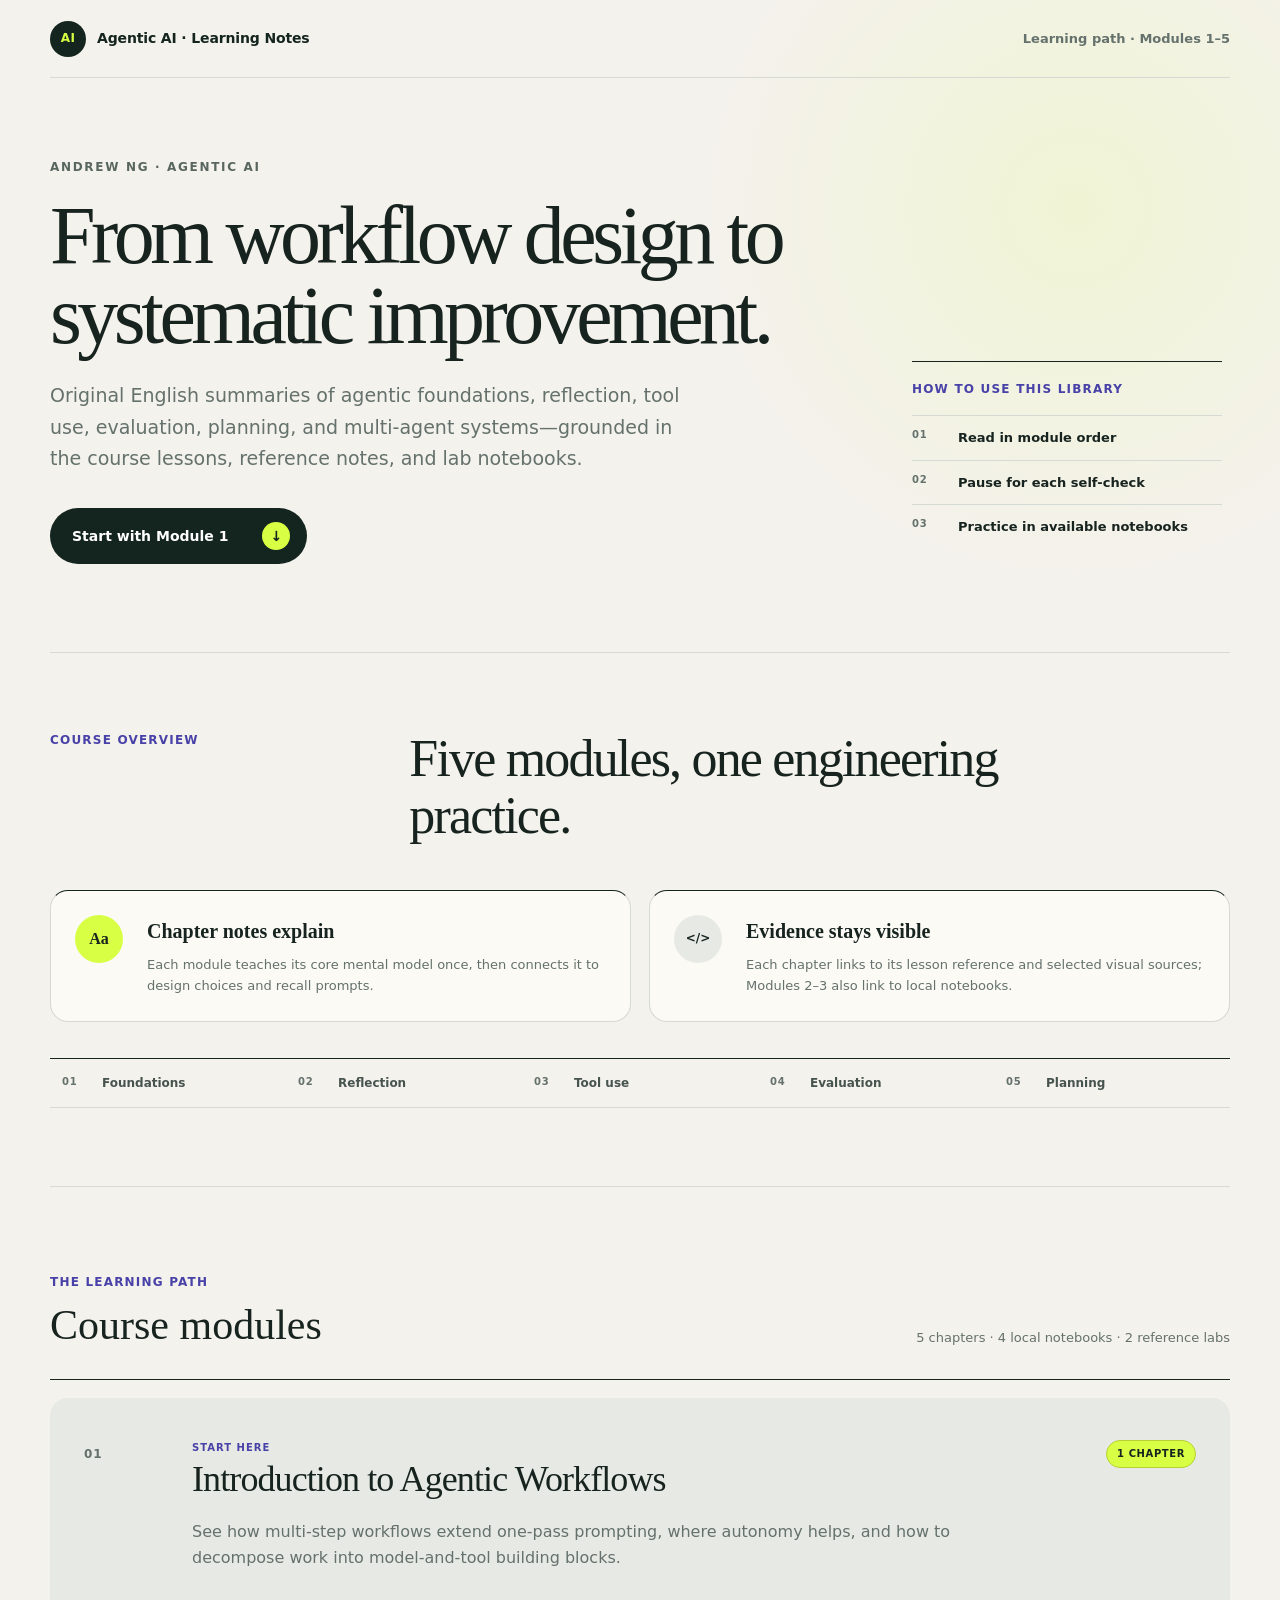
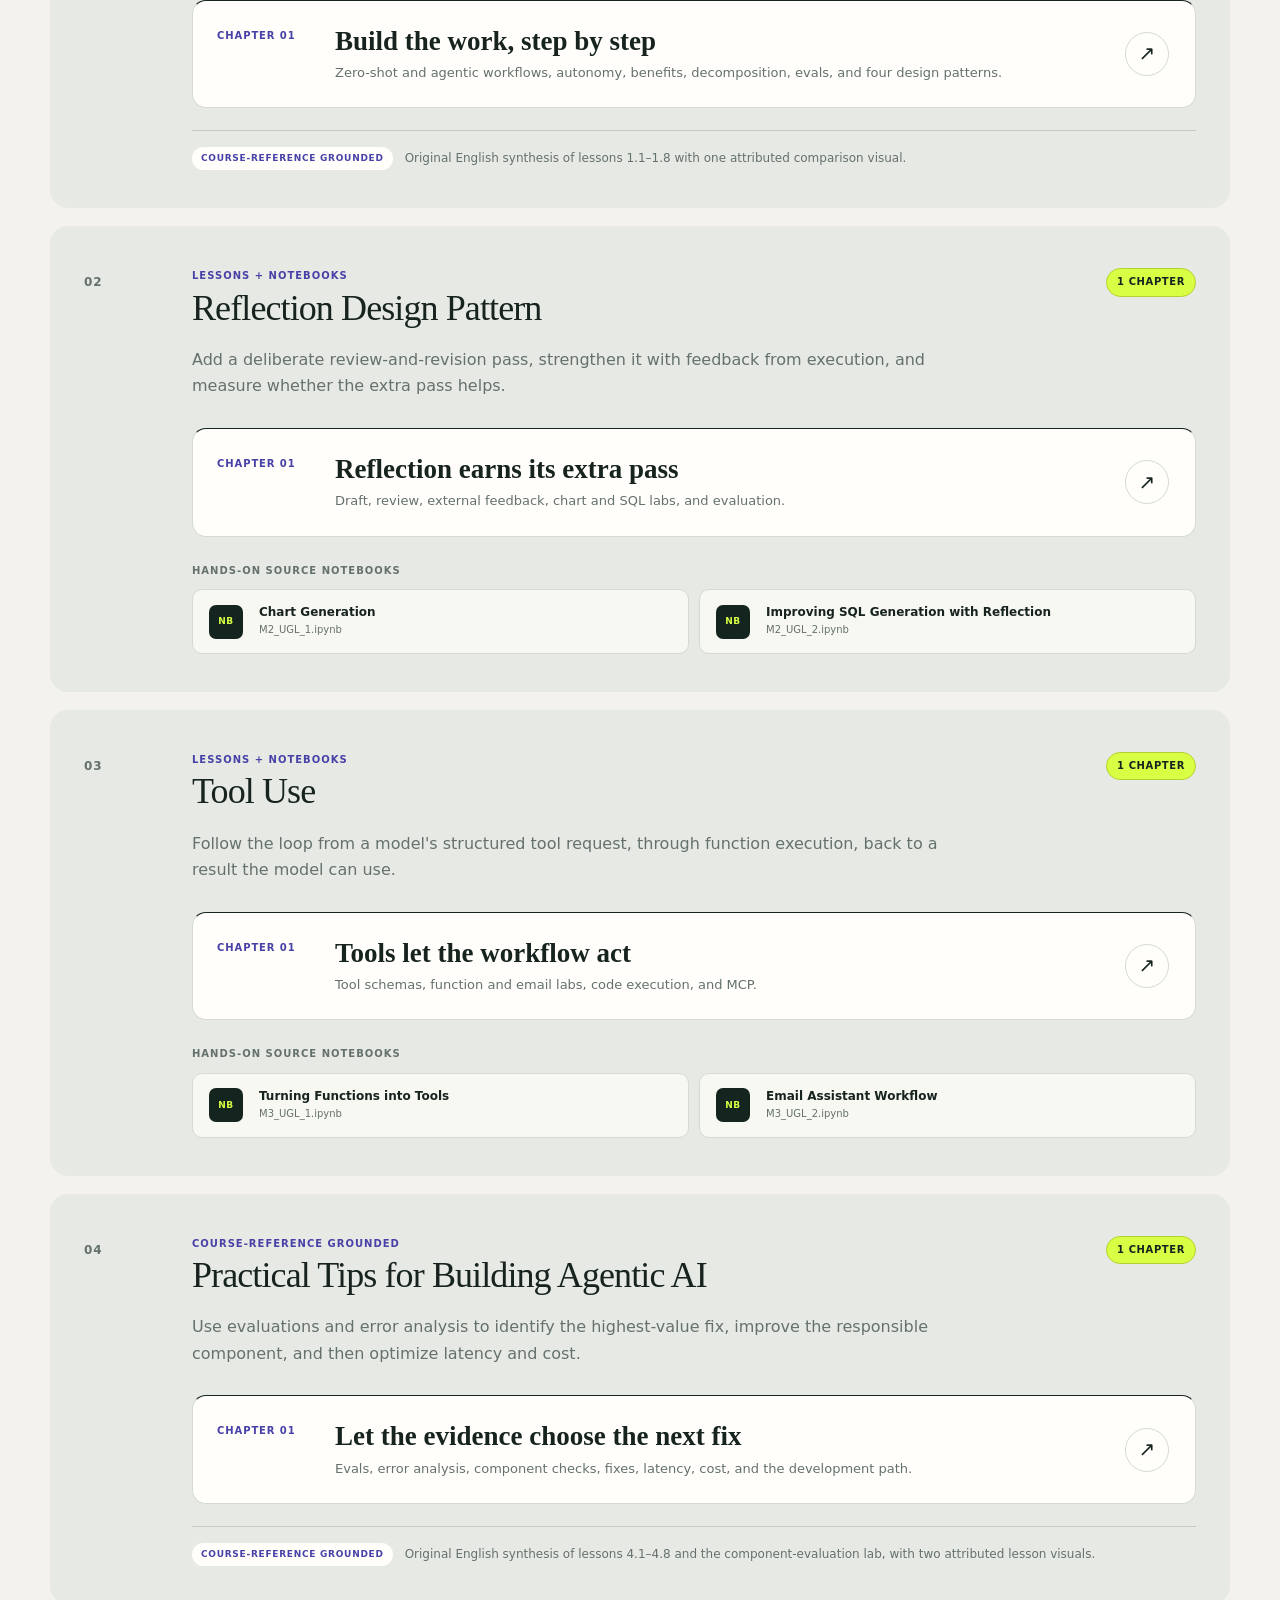
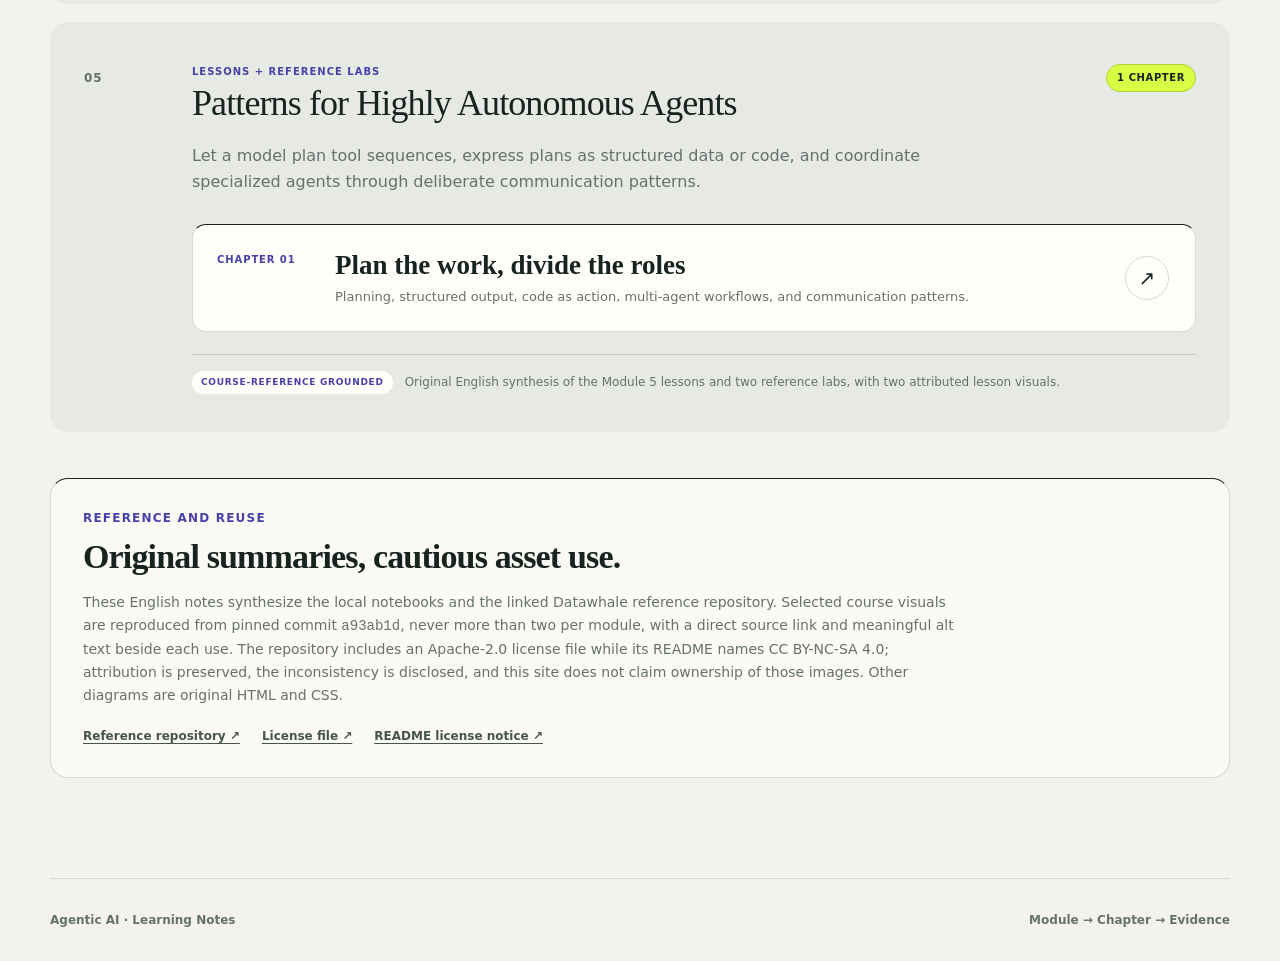
==== commit f78c29ea: "Expand learning notes through Module 5" ====
--- a/index.html
+++ b/index.html
@@ -3,7 +3,7 @@
 <head>
   <meta charset="utf-8">
   <meta name="viewport" content="width=device-width, initial-scale=1">
-  <meta name="description" content="A module-first learning path through Modules 1–4 of Andrew Ng's Agentic AI course, with course-grounded notes and original notebooks.">
+  <meta name="description" content="A module-first learning path through Modules 1–5 of Andrew Ng's Agentic AI course, with course-grounded notes, selected attributed visuals, and original notebooks.">
   <title>Agentic AI · Module Learning Path</title>
   <link rel="icon" href="data:image/svg+xml,%3Csvg xmlns='http://www.w3.org/2000/svg' viewBox='0 0 64 64'%3E%3Ccircle cx='32' cy='32' r='30' fill='%2314241e'/%3E%3Ctext x='32' y='39' text-anchor='middle' font-family='Arial,sans-serif' font-size='22' font-weight='700' fill='%23d8ff43'%3EAI%3C/text%3E%3C/svg%3E">
   <link rel="stylesheet" href="styles.css">
@@ -12,14 +12,14 @@
   <a class="skip-link" href="#main-content">Skip to content</a>
   <header class="site-header site-header-home">
     <a class="brand" href="index.html" aria-label="Agentic AI learning path home"><span class="brand-mark" aria-hidden="true">AI</span><span>Agentic AI · Learning Notes</span></a>
-    <span class="edition-label">Learning path · Modules 1–4</span>
+    <span class="edition-label">Learning path · Modules 1–5</span>
   </header>
   <main id="main-content">
     <section class="home-hero" aria-labelledby="home-title">
       <div class="home-hero-content">
         <p class="eyebrow">Andrew Ng · Agentic AI</p>
         <h1 id="home-title">From workflow design to systematic improvement.</h1>
-        <p class="home-intro">A course-faithful path through agentic foundations, reflection, tool use, and evaluation—with concise mental models, self-checks, and the original lab notebooks where available.</p>
+        <p class="home-intro">Original English summaries of agentic foundations, reflection, tool use, evaluation, planning, and multi-agent systems—grounded in the course lessons, reference notes, and lab notebooks.</p>
         <a class="primary-link" href="#module-1">Start with Module 1 <span aria-hidden="true">↓</span></a>
       </div>
       <aside class="hero-note path-note" aria-label="How the learning path works">
@@ -28,52 +28,63 @@
       </aside>
     </section>
     <section class="course-overview" aria-labelledby="overview-title">
-      <div class="overview-copy"><p class="kicker">Course overview</p><h2 id="overview-title">Four layers of one engineering practice.</h2></div>
+      <div class="overview-copy"><p class="kicker">Course overview</p><h2 id="overview-title">Five modules, one engineering practice.</h2></div>
       <div class="artifact-key" aria-label="Relationship between chapter notes and course evidence">
         <article><span class="artifact-icon" aria-hidden="true">Aa</span><div><h3>Chapter notes explain</h3><p>Each module teaches its core mental model once, then connects it to design choices and recall prompts.</p></div></article>
-        <article><span class="artifact-icon artifact-icon-code" aria-hidden="true">&lt;/&gt;</span><div><h3>Evidence stays visible</h3><p>Modules 2–3 link to their source notebooks. Modules 1 and 4 are explicitly grounded in the available course outline.</p></div></article>
+        <article><span class="artifact-icon artifact-icon-code" aria-hidden="true">&lt;/&gt;</span><div><h3>Evidence stays visible</h3><p>Each chapter links to its lesson reference and selected visual sources; Modules 2–3 also link to local notebooks.</p></div></article>
       </div>
-      <nav class="module-jump" aria-label="Jump to a course module"><a href="#module-1"><span>01</span>Foundations</a><a href="#module-2"><span>02</span>Reflection</a><a href="#module-3"><span>03</span>Tool use</a><a href="#module-4"><span>04</span>Evaluation</a><a href="#module-5"><span>05</span>Upcoming</a></nav>
+      <nav class="module-jump" aria-label="Jump to a course module"><a href="#module-1"><span>01</span>Foundations</a><a href="#module-2"><span>02</span>Reflection</a><a href="#module-3"><span>03</span>Tool use</a><a href="#module-4"><span>04</span>Evaluation</a><a href="#module-5"><span>05</span>Planning</a></nav>
     </section>
     <section class="module-library" aria-labelledby="modules-title">
-      <div class="section-heading"><div><p class="kicker">The learning path</p><h2 id="modules-title">Course modules</h2></div><p class="chapter-count">4 chapters · 4 source notebooks</p></div>
+      <div class="section-heading"><div><p class="kicker">The learning path</p><h2 id="modules-title">Course modules</h2></div><p class="chapter-count">5 chapters · 4 local notebooks · 2 reference labs</p></div>
       <div class="module-list">
         <article class="module-row module-row-featured" id="module-1">
           <div class="module-number">01</div><div class="module-copy">
             <div class="module-heading"><div><p class="module-state">Start here</p><h3>Introduction to Agentic Workflows</h3></div><span class="status-pill status-pill-ready">1 chapter</span></div>
-            <p class="module-description">Build the foundation: autonomy is a design choice, complex work can be decomposed, and an agentic workflow improves through feedback.</p>
-            <a class="featured-chapter" href="chapters/module-1.html" aria-label="Read Module 1: Design the workflow, not just the prompt"><span class="chapter-label">Chapter 01</span><span class="featured-chapter-copy"><strong>Design the workflow, not just the prompt</strong><small>Agentic AI, autonomy, task decomposition, evaluation, and design patterns.</small></span><span class="chapter-arrow" aria-hidden="true">↗</span></a>
-            <div class="evidence-shelf"><span class="evidence-tag">Outline-grounded</span><p>Course-outline themes connected with clearly labeled general context; no notebook-specific claims.</p></div>
+            <p class="module-description">See how multi-step workflows extend one-pass prompting, where autonomy helps, and how to decompose work into model-and-tool building blocks.</p>
+            <a class="featured-chapter" href="chapters/module-1.html" aria-label="Read Module 1: Build the work, step by step"><span class="chapter-label">Chapter 01</span><span class="featured-chapter-copy"><strong>Build the work, step by step</strong><small>Zero-shot and agentic workflows, autonomy, benefits, decomposition, evals, and four design patterns.</small></span><span class="chapter-arrow" aria-hidden="true">↗</span></a>
+            <div class="evidence-shelf"><span class="evidence-tag">Course-reference grounded</span><p>Original English synthesis of lessons 1.1–1.8 with one attributed comparison visual.</p></div>
           </div>
         </article>
         <article class="module-row module-row-featured" id="module-2">
           <div class="module-number">02</div><div class="module-copy">
-            <div class="module-heading"><div><p class="module-state">Notebook-grounded</p><h3>Reflection Design Pattern</h3></div><span class="status-pill status-pill-ready">1 chapter</span></div>
-            <p class="module-description">Learn why reflection becomes more reliable when an agent evaluates evidence from execution, not only its first proposal.</p>
-            <a class="featured-chapter" href="chapters/module-2.html" aria-label="Read Module 2: Reflection needs reality"><span class="chapter-label">Chapter 01</span><span class="featured-chapter-copy"><strong>Reflection needs reality</strong><small>Generate, execute, inspect, refine, and validate through the chart and SQL labs.</small></span><span class="chapter-arrow" aria-hidden="true">↗</span></a>
+            <div class="module-heading"><div><p class="module-state">Lessons + notebooks</p><h3>Reflection Design Pattern</h3></div><span class="status-pill status-pill-ready">1 chapter</span></div>
+            <p class="module-description">Add a deliberate review-and-revision pass, strengthen it with feedback from execution, and measure whether the extra pass helps.</p>
+            <a class="featured-chapter" href="chapters/module-2.html" aria-label="Read Module 2: Reflection earns its extra pass"><span class="chapter-label">Chapter 01</span><span class="featured-chapter-copy"><strong>Reflection earns its extra pass</strong><small>Draft, review, external feedback, chart and SQL labs, and evaluation.</small></span><span class="chapter-arrow" aria-hidden="true">↗</span></a>
             <div class="notebook-shelf" aria-labelledby="m2-notebooks-title"><p class="shelf-label" id="m2-notebooks-title">Hands-on source notebooks</p><div class="notebook-links"><a href="M2_UGL_1.ipynb"><span class="file-mark" aria-hidden="true">NB</span><span><strong>Chart Generation</strong><small>M2_UGL_1.ipynb</small></span></a><a href="M2_UGL_2.ipynb"><span class="file-mark" aria-hidden="true">NB</span><span><strong>Improving SQL Generation with Reflection</strong><small>M2_UGL_2.ipynb</small></span></a></div></div>
           </div>
         </article>
         <article class="module-row module-row-featured" id="module-3">
           <div class="module-number">03</div><div class="module-copy">
-            <div class="module-heading"><div><p class="module-state">Notebook-grounded</p><h3>Tool Use</h3></div><span class="status-pill status-pill-ready">1 chapter</span></div>
-            <p class="module-description">Turn functions into explicit capabilities, let the model select and sequence them, and inspect the full trace from request to result.</p>
-            <a class="featured-chapter" href="chapters/module-3.html" aria-label="Read Module 3: Tools turn intent into action"><span class="chapter-label">Chapter 01</span><span class="featured-chapter-copy"><strong>Tools turn intent into action</strong><small>Function schemas, orchestration, capability boundaries, and the email-agent workflow.</small></span><span class="chapter-arrow" aria-hidden="true">↗</span></a>
+            <div class="module-heading"><div><p class="module-state">Lessons + notebooks</p><h3>Tool Use</h3></div><span class="status-pill status-pill-ready">1 chapter</span></div>
+            <p class="module-description">Follow the loop from a model's structured tool request, through function execution, back to a result the model can use.</p>
+            <a class="featured-chapter" href="chapters/module-3.html" aria-label="Read Module 3: Tools let the workflow act"><span class="chapter-label">Chapter 01</span><span class="featured-chapter-copy"><strong>Tools let the workflow act</strong><small>Tool schemas, function and email labs, code execution, and MCP.</small></span><span class="chapter-arrow" aria-hidden="true">↗</span></a>
             <div class="notebook-shelf" aria-labelledby="m3-notebooks-title"><p class="shelf-label" id="m3-notebooks-title">Hands-on source notebooks</p><div class="notebook-links"><a href="M3_UGL_1.ipynb"><span class="file-mark" aria-hidden="true">NB</span><span><strong>Turning Functions into Tools</strong><small>M3_UGL_1.ipynb</small></span></a><a href="M3_UGL_2.ipynb"><span class="file-mark" aria-hidden="true">NB</span><span><strong>Email Assistant Workflow</strong><small>M3_UGL_2.ipynb</small></span></a></div></div>
           </div>
         </article>
         <article class="module-row module-row-featured" id="module-4">
           <div class="module-number">04</div><div class="module-copy">
-            <div class="module-heading"><div><p class="module-state">Outline-grounded</p><h3>Practical Tips for Building Agentic AI</h3></div><span class="status-pill status-pill-ready">1 chapter</span></div>
-            <p class="module-description">Use evaluations and error analysis to locate weak components, address the highest-value problems, and balance quality with latency and cost.</p>
-            <a class="featured-chapter" href="chapters/module-4.html" aria-label="Read Module 4: Improve the system you can measure"><span class="chapter-label">Chapter 01</span><span class="featured-chapter-copy"><strong>Improve the system you can measure</strong><small>Evaluation, error analysis, component checks, fixes, latency, cost, and the development process.</small></span><span class="chapter-arrow" aria-hidden="true">↗</span></a>
-            <div class="evidence-shelf"><span class="evidence-tag">Outline-grounded</span><p>Course-outline themes connected with clearly labeled general context; no notebook-specific claims.</p></div>
+            <div class="module-heading"><div><p class="module-state">Course-reference grounded</p><h3>Practical Tips for Building Agentic AI</h3></div><span class="status-pill status-pill-ready">1 chapter</span></div>
+            <p class="module-description">Use evaluations and error analysis to identify the highest-value fix, improve the responsible component, and then optimize latency and cost.</p>
+            <a class="featured-chapter" href="chapters/module-4.html" aria-label="Read Module 4: Let the evidence choose the next fix"><span class="chapter-label">Chapter 01</span><span class="featured-chapter-copy"><strong>Let the evidence choose the next fix</strong><small>Evals, error analysis, component checks, fixes, latency, cost, and the development path.</small></span><span class="chapter-arrow" aria-hidden="true">↗</span></a>
+            <div class="evidence-shelf"><span class="evidence-tag">Course-reference grounded</span><p>Original English synthesis of lessons 4.1–4.8 and the component-evaluation lab, with two attributed lesson visuals.</p></div>
           </div>
         </article>
-        <article class="module-row module-row-quiet" id="module-5">
-          <div class="module-number">05</div><div class="module-copy"><div class="module-heading"><h3>Patterns for Highly Autonomous Agents</h3><span class="status-pill">Upcoming</span></div><p>No Module 5 notebook evidence is present, so this module remains an upcoming placeholder.</p></div>
+        <article class="module-row module-row-featured" id="module-5">
+          <div class="module-number">05</div><div class="module-copy">
+            <div class="module-heading"><div><p class="module-state">Lessons + reference labs</p><h3>Patterns for Highly Autonomous Agents</h3></div><span class="status-pill status-pill-ready">1 chapter</span></div>
+            <p class="module-description">Let a model plan tool sequences, express plans as structured data or code, and coordinate specialized agents through deliberate communication patterns.</p>
+            <a class="featured-chapter" href="chapters/module-5.html" aria-label="Read Module 5: Plan the work, divide the roles"><span class="chapter-label">Chapter 01</span><span class="featured-chapter-copy"><strong>Plan the work, divide the roles</strong><small>Planning, structured output, code as action, multi-agent workflows, and communication patterns.</small></span><span class="chapter-arrow" aria-hidden="true">↗</span></a>
+            <div class="evidence-shelf"><span class="evidence-tag">Course-reference grounded</span><p>Original English synthesis of the Module 5 lessons and two reference labs, with two attributed lesson visuals.</p></div>
+          </div>
         </article>
       </div>
+      <aside class="reference-disclosure" aria-labelledby="reference-title">
+        <p class="kicker">Reference and reuse</p>
+        <h3 id="reference-title">Original summaries, cautious asset use.</h3>
+        <p>These English notes synthesize the local notebooks and the linked Datawhale reference repository. Selected course visuals are reproduced from pinned commit <code>a93ab1d</code>, never more than two per module, with a direct source link and meaningful alt text beside each use. The repository includes an Apache-2.0 license file while its README names CC BY-NC-SA 4.0; attribution is preserved, the inconsistency is disclosed, and this site does not claim ownership of those images. Other diagrams are original HTML and CSS.</p>
+        <div class="reference-links"><a href="https://github.com/datawhalechina/agentic-ai">Reference repository <span aria-hidden="true">↗</span></a><a href="https://github.com/datawhalechina/agentic-ai/blob/main/LICENSE">License file <span aria-hidden="true">↗</span></a><a href="https://github.com/datawhalechina/agentic-ai#license">README license notice <span aria-hidden="true">↗</span></a></div>
+      </aside>
     </section>
   </main>
   <footer class="home-footer"><span>Agentic AI · Learning Notes</span><span>Module → Chapter → Evidence</span></footer>
--- a/styles.css
+++ b/styles.css
@@ -241,6 +241,12 @@
 .evidence-shelf p { margin: 0; color: var(--muted); font-size: 12px; }
 .evidence-tag { flex: 0 0 auto; padding: 4px 9px; border-radius: 999px; background: var(--surface); color: var(--indigo); font-size: 9px; font-weight: 900; letter-spacing: .08em; text-transform: uppercase; }
 
+.reference-disclosure { margin-top: 46px; padding: 30px 32px; border: 1px solid var(--line); border-top-color: var(--ink); border-radius: var(--radius); background: rgba(255, 254, 250, .68); }
+.reference-disclosure h3 { margin: 0; font-family: var(--font-display); font-size: clamp(25px, 3vw, 34px); font-weight: 550; line-height: 1.2; letter-spacing: -.025em; }
+.reference-disclosure > p:not(.kicker) { max-width: 880px; margin: 13px 0 0; color: var(--muted); font-size: 14px; }
+.reference-links { display: flex; flex-wrap: wrap; gap: 9px 22px; margin-top: 20px; }
+.reference-links a { color: var(--ink-soft); font-size: 12px; font-weight: 800; text-underline-offset: 3px; }
+
 .chapter-library { padding: 78px 0 100px; }
 .section-heading { display: flex; align-items: end; justify-content: space-between; gap: 32px; margin-bottom: 30px; }
 .kicker { margin: 0 0 8px; color: var(--indigo); font-size: 12px; font-weight: 850; letter-spacing: .1em; text-transform: uppercase; }
@@ -347,6 +353,12 @@
 
 /* Chapter visual */
 .loop-visual { margin: 34px 0 0; padding: 28px; border: 1px solid var(--line); border-top-color: var(--ink); border-radius: var(--radius); background: rgba(255, 254, 250, .64); }
+.lesson-figure { margin: 32px 0 0; overflow: hidden; border: 1px solid var(--line); border-top-color: var(--ink); border-radius: var(--radius); background: #fff; }
+.lesson-figure img { width: 100%; height: auto; display: block; object-fit: contain; }
+.lesson-figure figcaption { display: flex; align-items: flex-start; justify-content: space-between; gap: 20px; padding: 15px 18px; border-top: 1px solid var(--line); background: var(--surface-soft); color: var(--muted); font-size: 11px; line-height: 1.55; }
+.lesson-figure figcaption > span { max-width: 620px; }
+.lesson-figure figcaption strong { color: var(--ink-soft); }
+.lesson-figure figcaption a { flex: 0 0 auto; color: var(--ink); font-weight: 800; text-underline-offset: 3px; }
 .loop-steps { display: grid; grid-template-columns: repeat(5, minmax(0, 1fr)); margin: 0; padding: 0; list-style: none; }
 .loop-steps-six { grid-template-columns: repeat(6, minmax(0, 1fr)); }
 .loop-steps li { min-width: 0; position: relative; padding: 0 16px 12px; border-left: 1px solid var(--line); }
@@ -501,6 +513,8 @@
   .featured-chapter .chapter-arrow { display: grid; }
   .notebook-links,
   .chapter-source-links { grid-template-columns: 1fr; }
+  .lesson-figure figcaption { align-items: flex-start; flex-direction: column; gap: 8px; padding: 14px 15px; }
+  .lesson-figure figcaption a { flex: auto; }
   .chapter-link { grid-template-columns: 38px 1fr; gap: 12px; min-height: 0; padding: 24px 4px; }
   .chapter-arrow { display: none; }
   .chapter-summary h3 { font-size: 28px; }
@@ -508,6 +522,7 @@
   .section-heading { align-items: start; }
   .chapter-count { padding-top: 30px; }
   .collection-note { align-items: flex-start; padding: 22px; }
+  .reference-disclosure { padding: 26px 22px; }
   .home-footer { min-height: 76px; }
   .chapter-hero { padding: 56px 0 62px; }
   .chapter-hero h1 { font-size: clamp(46px, 13vw, 64px); }
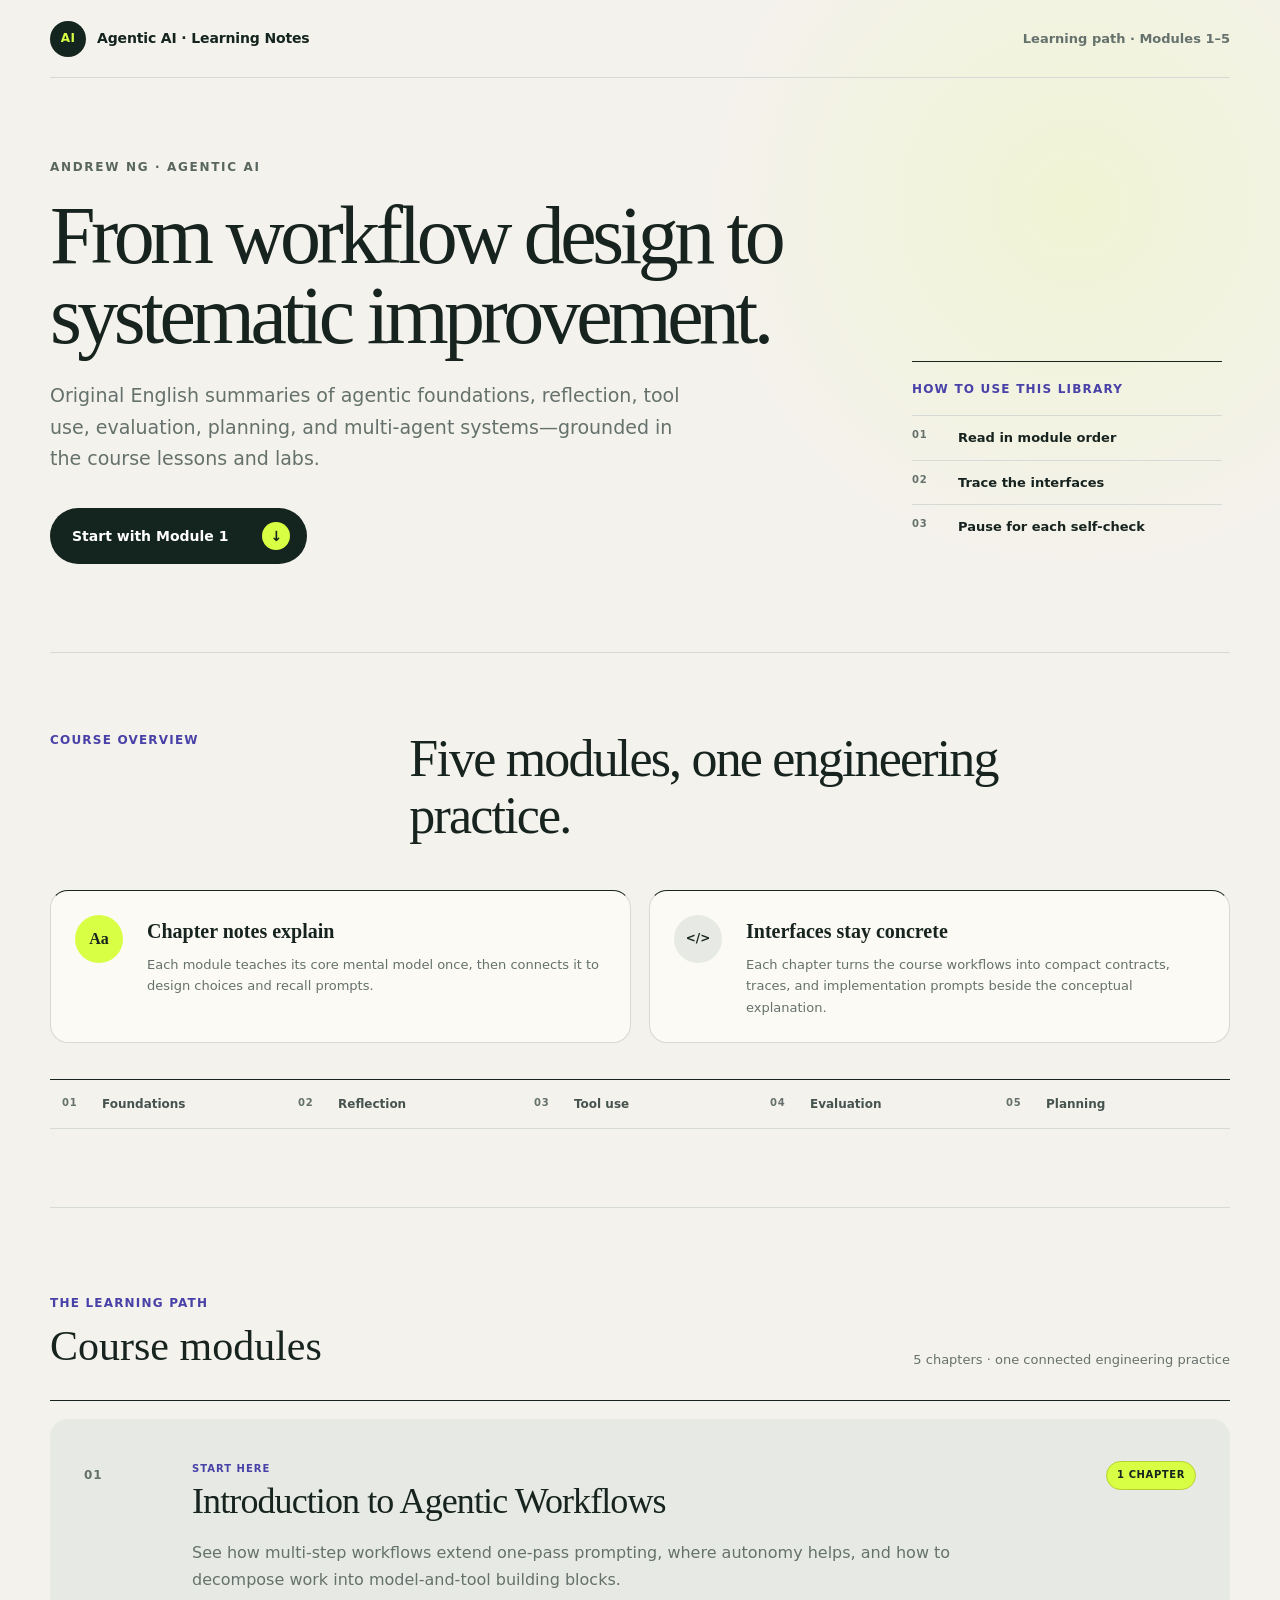
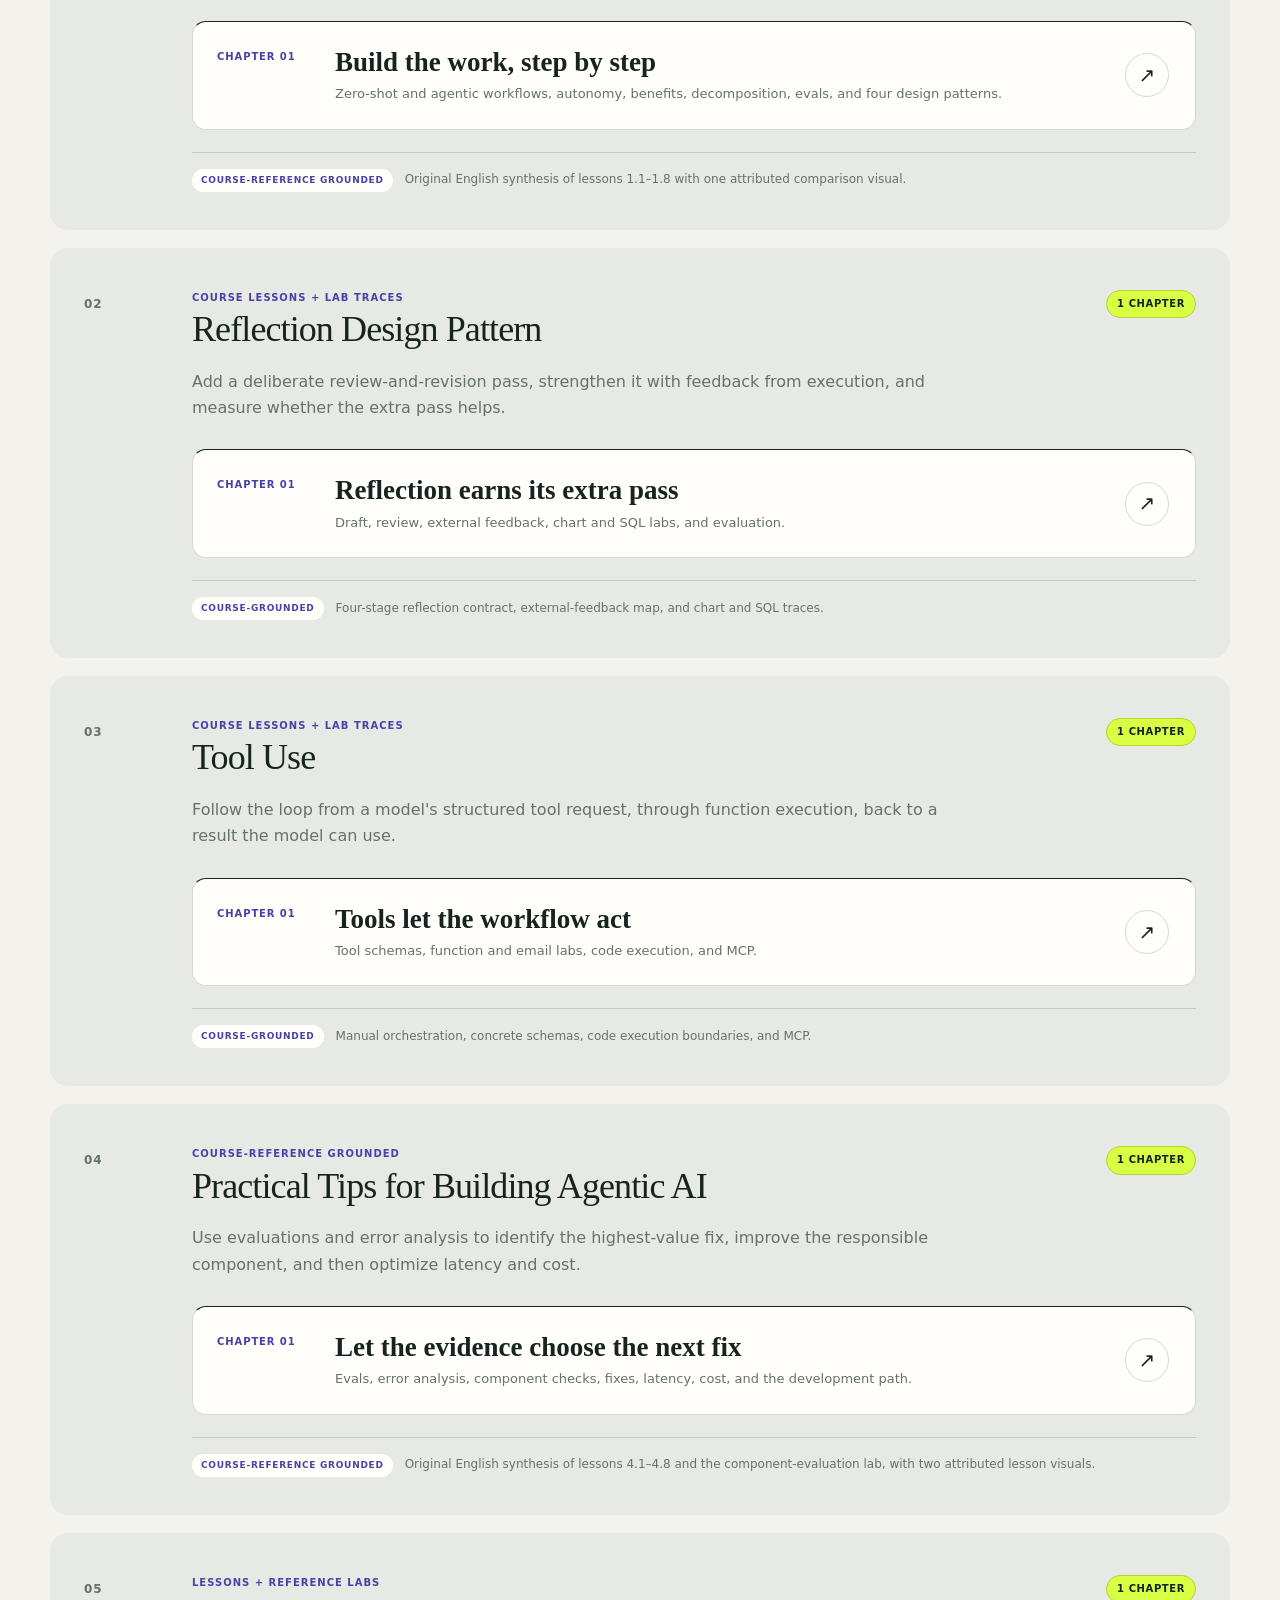
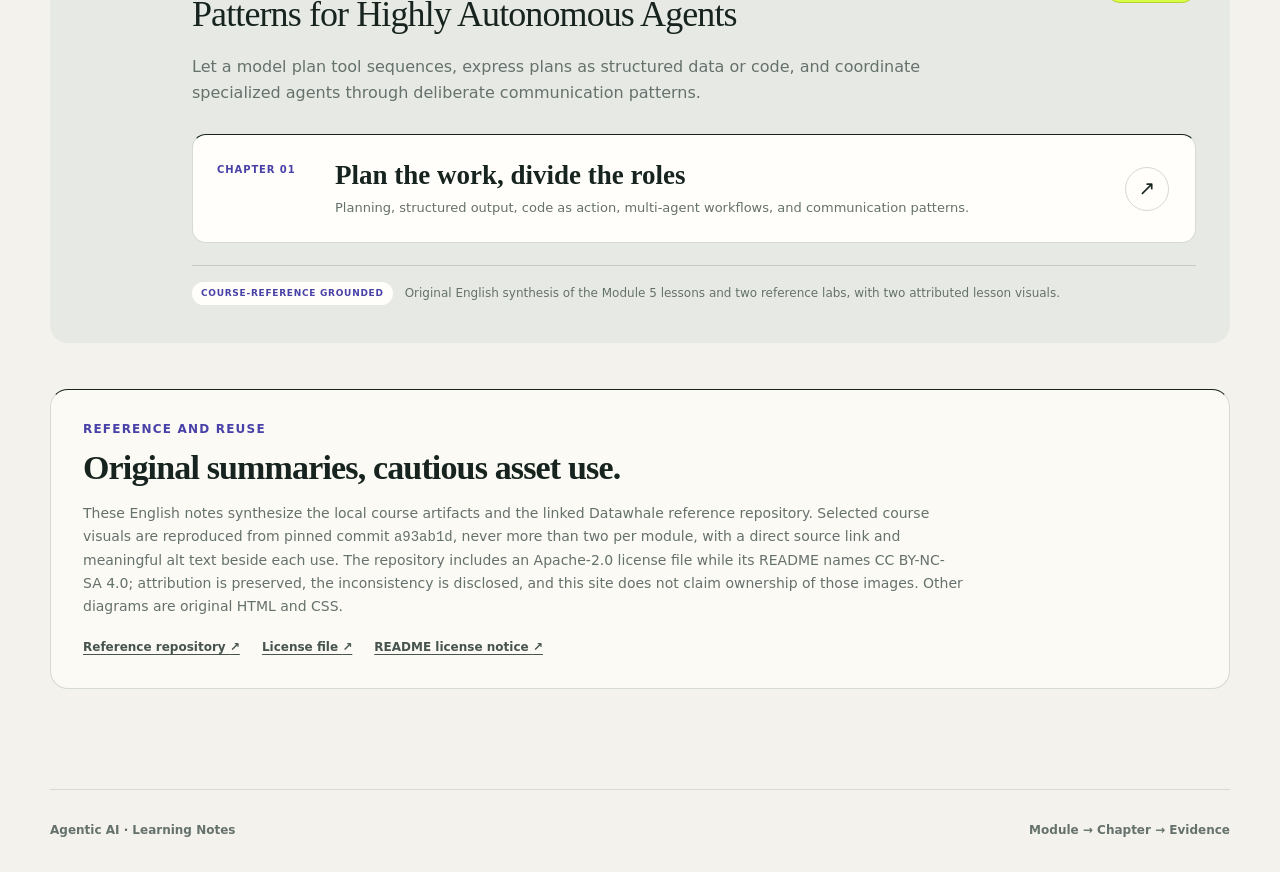
==== commit 0bb48d29: "Revamp agentic AI learning modules" ====
--- a/index.html
+++ b/index.html
@@ -3,7 +3,7 @@
 <head>
   <meta charset="utf-8">
   <meta name="viewport" content="width=device-width, initial-scale=1">
-  <meta name="description" content="A module-first learning path through Modules 1–5 of Andrew Ng's Agentic AI course, with course-grounded notes, selected attributed visuals, and original notebooks.">
+  <meta name="description" content="A module-first learning path through Modules 1–5 of Andrew Ng's Agentic AI course, with course-grounded notes, implementation contracts, and selected attributed visuals.">
   <title>Agentic AI · Module Learning Path</title>
   <link rel="icon" href="data:image/svg+xml,%3Csvg xmlns='http://www.w3.org/2000/svg' viewBox='0 0 64 64'%3E%3Ccircle cx='32' cy='32' r='30' fill='%2314241e'/%3E%3Ctext x='32' y='39' text-anchor='middle' font-family='Arial,sans-serif' font-size='22' font-weight='700' fill='%23d8ff43'%3EAI%3C/text%3E%3C/svg%3E">
   <link rel="stylesheet" href="styles.css">
@@ -19,24 +19,24 @@
       <div class="home-hero-content">
         <p class="eyebrow">Andrew Ng · Agentic AI</p>
         <h1 id="home-title">From workflow design to systematic improvement.</h1>
-        <p class="home-intro">Original English summaries of agentic foundations, reflection, tool use, evaluation, planning, and multi-agent systems—grounded in the course lessons, reference notes, and lab notebooks.</p>
+        <p class="home-intro">Original English summaries of agentic foundations, reflection, tool use, evaluation, planning, and multi-agent systems—grounded in the course lessons and labs.</p>
         <a class="primary-link" href="#module-1">Start with Module 1 <span aria-hidden="true">↓</span></a>
       </div>
       <aside class="hero-note path-note" aria-label="How the learning path works">
         <p class="kicker">How to use this library</p>
-        <ol><li><span>01</span><strong>Read in module order</strong></li><li><span>02</span><strong>Pause for each self-check</strong></li><li><span>03</span><strong>Practice in available notebooks</strong></li></ol>
+        <ol><li><span>01</span><strong>Read in module order</strong></li><li><span>02</span><strong>Trace the interfaces</strong></li><li><span>03</span><strong>Pause for each self-check</strong></li></ol>
       </aside>
     </section>
     <section class="course-overview" aria-labelledby="overview-title">
       <div class="overview-copy"><p class="kicker">Course overview</p><h2 id="overview-title">Five modules, one engineering practice.</h2></div>
       <div class="artifact-key" aria-label="Relationship between chapter notes and course evidence">
         <article><span class="artifact-icon" aria-hidden="true">Aa</span><div><h3>Chapter notes explain</h3><p>Each module teaches its core mental model once, then connects it to design choices and recall prompts.</p></div></article>
-        <article><span class="artifact-icon artifact-icon-code" aria-hidden="true">&lt;/&gt;</span><div><h3>Evidence stays visible</h3><p>Each chapter links to its lesson reference and selected visual sources; Modules 2–3 also link to local notebooks.</p></div></article>
+        <article><span class="artifact-icon artifact-icon-code" aria-hidden="true">&lt;/&gt;</span><div><h3>Interfaces stay concrete</h3><p>Each chapter turns the course workflows into compact contracts, traces, and implementation prompts beside the conceptual explanation.</p></div></article>
       </div>
       <nav class="module-jump" aria-label="Jump to a course module"><a href="#module-1"><span>01</span>Foundations</a><a href="#module-2"><span>02</span>Reflection</a><a href="#module-3"><span>03</span>Tool use</a><a href="#module-4"><span>04</span>Evaluation</a><a href="#module-5"><span>05</span>Planning</a></nav>
     </section>
     <section class="module-library" aria-labelledby="modules-title">
-      <div class="section-heading"><div><p class="kicker">The learning path</p><h2 id="modules-title">Course modules</h2></div><p class="chapter-count">5 chapters · 4 local notebooks · 2 reference labs</p></div>
+      <div class="section-heading"><div><p class="kicker">The learning path</p><h2 id="modules-title">Course modules</h2></div><p class="chapter-count">5 chapters · one connected engineering practice</p></div>
       <div class="module-list">
         <article class="module-row module-row-featured" id="module-1">
           <div class="module-number">01</div><div class="module-copy">
@@ -48,18 +48,18 @@
         </article>
         <article class="module-row module-row-featured" id="module-2">
           <div class="module-number">02</div><div class="module-copy">
-            <div class="module-heading"><div><p class="module-state">Lessons + notebooks</p><h3>Reflection Design Pattern</h3></div><span class="status-pill status-pill-ready">1 chapter</span></div>
+            <div class="module-heading"><div><p class="module-state">Course lessons + lab traces</p><h3>Reflection Design Pattern</h3></div><span class="status-pill status-pill-ready">1 chapter</span></div>
             <p class="module-description">Add a deliberate review-and-revision pass, strengthen it with feedback from execution, and measure whether the extra pass helps.</p>
             <a class="featured-chapter" href="chapters/module-2.html" aria-label="Read Module 2: Reflection earns its extra pass"><span class="chapter-label">Chapter 01</span><span class="featured-chapter-copy"><strong>Reflection earns its extra pass</strong><small>Draft, review, external feedback, chart and SQL labs, and evaluation.</small></span><span class="chapter-arrow" aria-hidden="true">↗</span></a>
-            <div class="notebook-shelf" aria-labelledby="m2-notebooks-title"><p class="shelf-label" id="m2-notebooks-title">Hands-on source notebooks</p><div class="notebook-links"><a href="M2_UGL_1.ipynb"><span class="file-mark" aria-hidden="true">NB</span><span><strong>Chart Generation</strong><small>M2_UGL_1.ipynb</small></span></a><a href="M2_UGL_2.ipynb"><span class="file-mark" aria-hidden="true">NB</span><span><strong>Improving SQL Generation with Reflection</strong><small>M2_UGL_2.ipynb</small></span></a></div></div>
+            <div class="evidence-shelf"><span class="evidence-tag">Course-grounded</span><p>Four-stage reflection contract, external-feedback map, and chart and SQL traces.</p></div>
           </div>
         </article>
         <article class="module-row module-row-featured" id="module-3">
           <div class="module-number">03</div><div class="module-copy">
-            <div class="module-heading"><div><p class="module-state">Lessons + notebooks</p><h3>Tool Use</h3></div><span class="status-pill status-pill-ready">1 chapter</span></div>
+            <div class="module-heading"><div><p class="module-state">Course lessons + lab traces</p><h3>Tool Use</h3></div><span class="status-pill status-pill-ready">1 chapter</span></div>
             <p class="module-description">Follow the loop from a model's structured tool request, through function execution, back to a result the model can use.</p>
             <a class="featured-chapter" href="chapters/module-3.html" aria-label="Read Module 3: Tools let the workflow act"><span class="chapter-label">Chapter 01</span><span class="featured-chapter-copy"><strong>Tools let the workflow act</strong><small>Tool schemas, function and email labs, code execution, and MCP.</small></span><span class="chapter-arrow" aria-hidden="true">↗</span></a>
-            <div class="notebook-shelf" aria-labelledby="m3-notebooks-title"><p class="shelf-label" id="m3-notebooks-title">Hands-on source notebooks</p><div class="notebook-links"><a href="M3_UGL_1.ipynb"><span class="file-mark" aria-hidden="true">NB</span><span><strong>Turning Functions into Tools</strong><small>M3_UGL_1.ipynb</small></span></a><a href="M3_UGL_2.ipynb"><span class="file-mark" aria-hidden="true">NB</span><span><strong>Email Assistant Workflow</strong><small>M3_UGL_2.ipynb</small></span></a></div></div>
+            <div class="evidence-shelf"><span class="evidence-tag">Course-grounded</span><p>Manual orchestration, concrete schemas, code execution boundaries, and MCP.</p></div>
           </div>
         </article>
         <article class="module-row module-row-featured" id="module-4">
@@ -82,7 +82,7 @@
       <aside class="reference-disclosure" aria-labelledby="reference-title">
         <p class="kicker">Reference and reuse</p>
         <h3 id="reference-title">Original summaries, cautious asset use.</h3>
-        <p>These English notes synthesize the local notebooks and the linked Datawhale reference repository. Selected course visuals are reproduced from pinned commit <code>a93ab1d</code>, never more than two per module, with a direct source link and meaningful alt text beside each use. The repository includes an Apache-2.0 license file while its README names CC BY-NC-SA 4.0; attribution is preserved, the inconsistency is disclosed, and this site does not claim ownership of those images. Other diagrams are original HTML and CSS.</p>
+        <p>These English notes synthesize the local course artifacts and the linked Datawhale reference repository. Selected course visuals are reproduced from pinned commit <code>a93ab1d</code>, never more than two per module, with a direct source link and meaningful alt text beside each use. The repository includes an Apache-2.0 license file while its README names CC BY-NC-SA 4.0; attribution is preserved, the inconsistency is disclosed, and this site does not claim ownership of those images. Other diagrams are original HTML and CSS.</p>
         <div class="reference-links"><a href="https://github.com/datawhalechina/agentic-ai">Reference repository <span aria-hidden="true">↗</span></a><a href="https://github.com/datawhalechina/agentic-ai/blob/main/LICENSE">License file <span aria-hidden="true">↗</span></a><a href="https://github.com/datawhalechina/agentic-ai#license">README license notice <span aria-hidden="true">↗</span></a></div>
       </aside>
     </section>
--- a/styles.css
+++ b/styles.css
@@ -350,6 +350,45 @@
 .mental,
 .general-note { margin-top: 24px; padding: 17px 20px; border-left: 3px solid var(--deep); background: var(--surface-muted); color: #425049; }
 .general-note { border-left-color: var(--indigo); }
+
+/* Reusable editorial primitives */
+.figure-caption { margin: 10px 0 0; color: var(--muted); font-size: 11px; line-height: 1.55; }
+.contract-block { margin: 30px 0 0; padding: 24px; border: 1px solid var(--line); border-top-color: var(--ink); border-radius: var(--radius); background: rgba(255, 254, 250, .72); }
+.contract-block > p:first-child { margin-bottom: 14px; color: var(--indigo); font-size: 10px; font-weight: 900; letter-spacing: .1em; text-transform: uppercase; }
+.contract-list { display: grid; gap: 8px; margin: 0; padding: 0; list-style: none; }
+.contract-list li { min-width: 0; padding: 12px 14px; border-left: 3px solid var(--accent-line); background: var(--surface-muted); }
+.contract-list code { display: block; padding: 0; border: 0; background: transparent; color: var(--deep); font-family: ui-monospace, SFMono-Regular, Menlo, Consolas, monospace; font-size: 13px; line-height: 1.55; overflow-wrap: anywhere; white-space: normal; }
+.contract-list small { display: block; margin-top: 4px; color: var(--muted); font-size: 11px; }
+
+.flow-diagram { display: grid; grid-template-columns: repeat(var(--flow-columns, 4), minmax(0, 1fr)); margin: 30px 0 0; border: 1px solid var(--line); border-top-color: var(--ink); border-radius: var(--radius); overflow: hidden; }
+.flow-diagram > div { min-width: 0; position: relative; padding: 23px 18px; border-left: 1px solid var(--line); background: rgba(255, 254, 250, .72); }
+.flow-diagram > div:first-child { border-left: 0; }
+.flow-diagram > div:nth-child(even) { background: var(--surface-soft); }
+.flow-diagram > div:not(:last-child)::after { content: "→"; position: absolute; top: 24px; right: -10px; z-index: 1; width: 20px; border-radius: 50%; background: var(--surface); color: var(--indigo); font-weight: 900; text-align: center; }
+.flow-diagram span { display: block; margin-bottom: 12px; color: var(--indigo); font-size: 9px; font-weight: 900; letter-spacing: .09em; text-transform: uppercase; }
+.flow-diagram strong { display: block; font-family: var(--font-display); font-size: 17px; font-weight: 600; line-height: 1.3; }
+.flow-diagram small { display: block; margin-top: 7px; color: var(--muted); font-size: 11px; line-height: 1.45; }
+
+.try-code { margin-top: 30px; padding: 23px 24px 24px; border: 1px solid var(--accent-line); border-radius: var(--radius); background: var(--accent-soft); }
+.try-code h3 { margin: 0 0 9px; font-family: var(--font-display); font-size: 20px; font-weight: 600; }
+.try-code p { margin: 0; color: var(--ink-soft); font-size: 13px; }
+.try-code .try-label { display: block; margin-bottom: 8px; color: var(--indigo); font-size: 9px; font-weight: 900; letter-spacing: .1em; text-transform: uppercase; }
+
+.decision-table { width: 100%; margin-top: 30px; border-collapse: collapse; table-layout: fixed; font-size: 13px; }
+.decision-table caption { padding: 0 0 10px; color: var(--muted); font-size: 11px; text-align: left; }
+.decision-table th, .decision-table td { padding: 14px 15px; border: 1px solid var(--line); text-align: left; vertical-align: top; overflow-wrap: anywhere; }
+.decision-table th { background: var(--deep); color: white; font-size: 10px; letter-spacing: .07em; text-transform: uppercase; }
+.decision-table td { background: rgba(255, 254, 250, .72); }
+.decision-table tbody tr:nth-child(even) td { background: var(--surface-soft); }
+
+.eval-matrix { display: grid; grid-template-columns: 140px 1fr 1fr; margin-top: 30px; border: 1px solid var(--line); border-top-color: var(--ink); border-radius: var(--radius); overflow: hidden; }
+.eval-matrix > div { min-width: 0; padding: 18px; border-top: 1px solid var(--line); border-left: 1px solid var(--line); background: rgba(255, 254, 250, .72); }
+.eval-matrix > div:nth-child(-n + 3) { border-top: 0; }
+.eval-matrix > div:nth-child(3n + 1) { border-left: 0; background: var(--surface-soft); color: var(--ink-soft); font-size: 11px; font-weight: 850; }
+.eval-matrix .matrix-corner { background: var(--deep); color: var(--accent); }
+.eval-matrix .matrix-head { background: var(--deep); color: white; font-size: 11px; font-weight: 850; }
+.eval-matrix strong { display: block; margin-bottom: 6px; font-family: var(--font-display); font-size: 16px; }
+.eval-matrix small { display: block; color: var(--muted); font-size: 11px; line-height: 1.45; }
 
 /* Chapter visual */
 .loop-visual { margin: 34px 0 0; padding: 28px; border: 1px solid var(--line); border-top-color: var(--ink); border-radius: var(--radius); background: rgba(255, 254, 250, .64); }
@@ -474,6 +513,10 @@
   .system-stack { grid-template-columns: 1fr 1fr; }
   .system-stack div:nth-child(3) { border-left: 0; border-top: 1px solid var(--line); }
   .system-stack div:nth-child(4) { border-top: 1px solid var(--line); }
+  .flow-diagram { grid-template-columns: 1fr 1fr; }
+  .flow-diagram > div:nth-child(odd) { border-left: 0; }
+  .flow-diagram > div:nth-child(n + 3) { border-top: 1px solid var(--line); }
+  .flow-diagram > div:not(:last-child)::after { display: none; }
 }
 
 @media (max-width: 820px) {
@@ -537,6 +580,9 @@
   .case-steps li { grid-template-columns: 58px 1fr; gap: 12px; }
   .self-check { padding: 28px 22px; }
   .evidence-shelf { align-items: flex-start; flex-direction: column; }
+  .eval-matrix { grid-template-columns: 92px minmax(0, 1fr) minmax(0, 1fr); }
+  .eval-matrix > div { padding: 12px 10px; }
+  .decision-table { display: block; overflow-x: auto; }
 }
 
 @media (max-width: 440px) {
@@ -552,6 +598,12 @@
   .system-stack { grid-template-columns: 1fr; }
   .system-stack div { border-left: 0; border-top: 1px solid var(--line); }
   .system-stack div:first-child { border-top: 0; }
+  .flow-diagram { grid-template-columns: 1fr; }
+  .flow-diagram > div { border-left: 0; border-top: 1px solid var(--line); }
+  .flow-diagram > div:first-child { border-top: 0; }
+  .eval-matrix { grid-template-columns: 74px minmax(0, 1fr) minmax(0, 1fr); font-size: 12px; }
+  .eval-matrix > div { padding: 10px 8px; }
+  .eval-matrix strong { font-size: 14px; }
   .chapter-pagination strong { font-size: 16px; }
 }
 
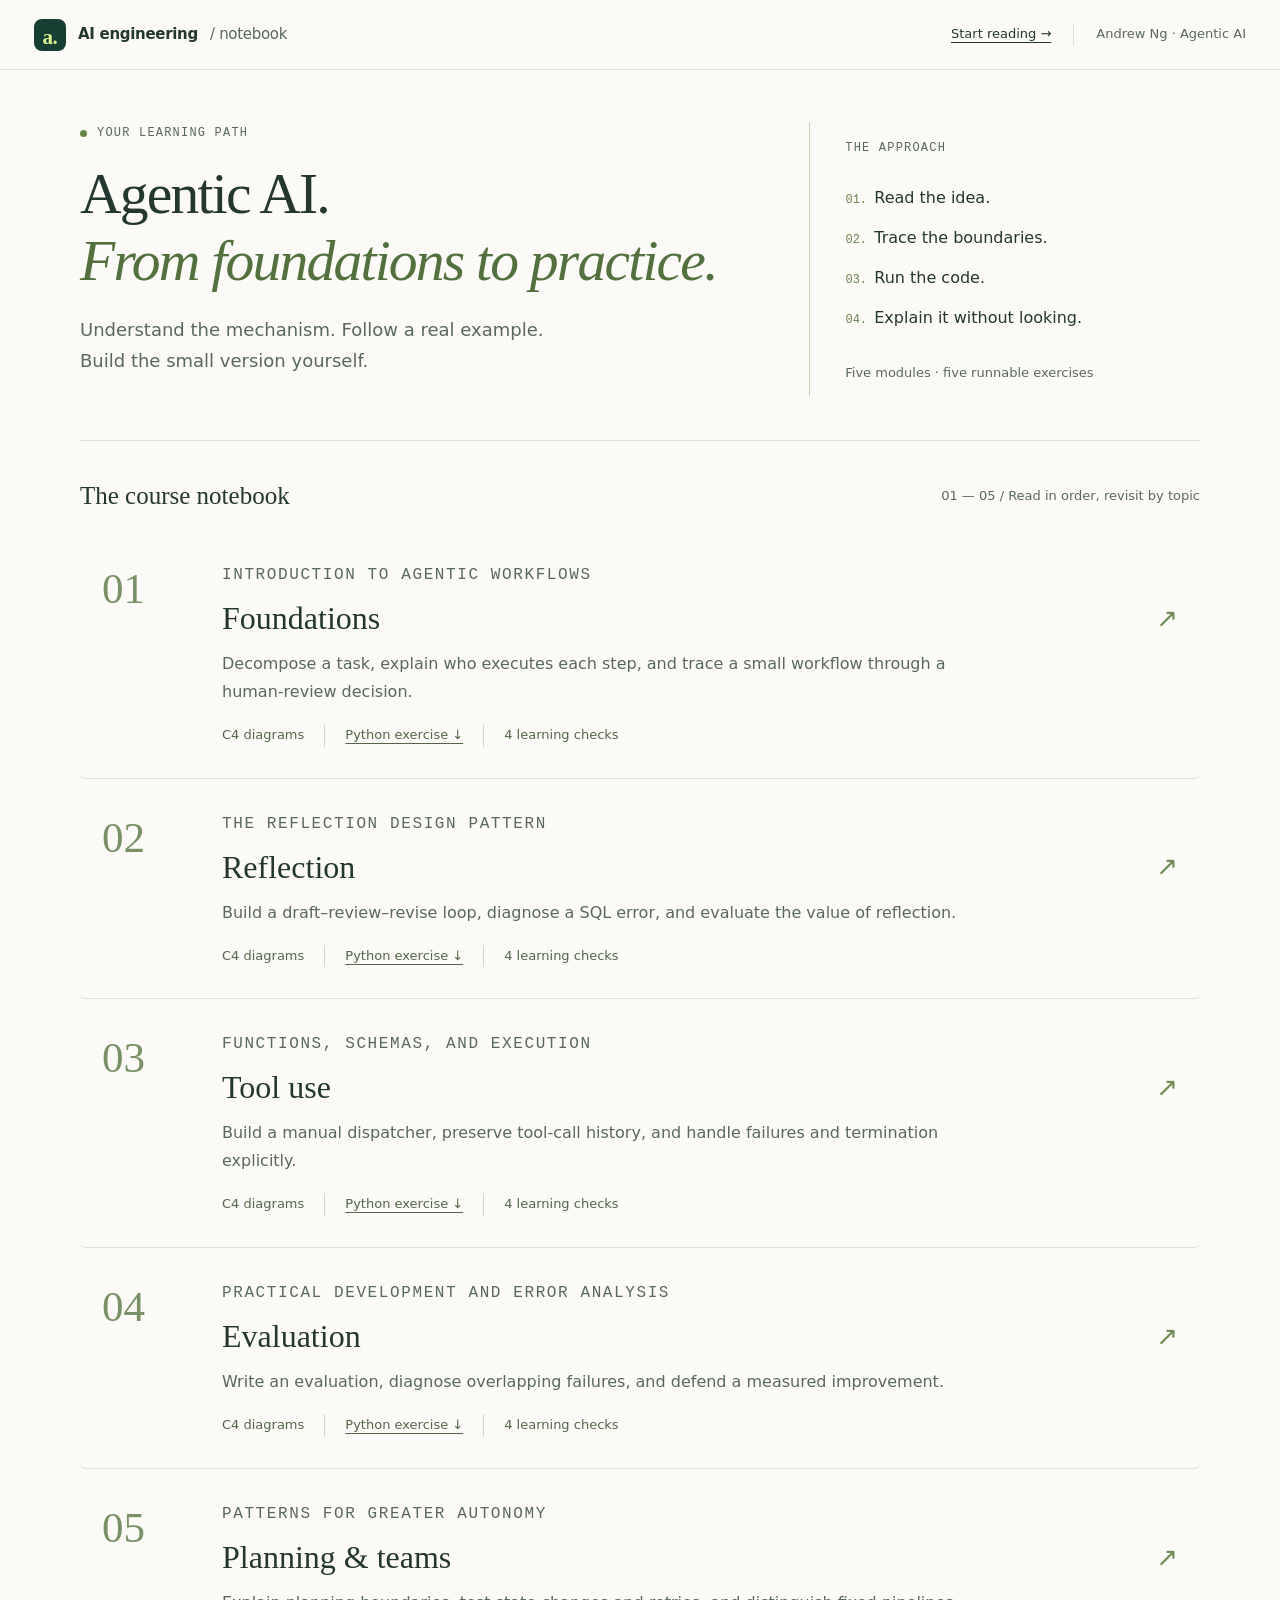
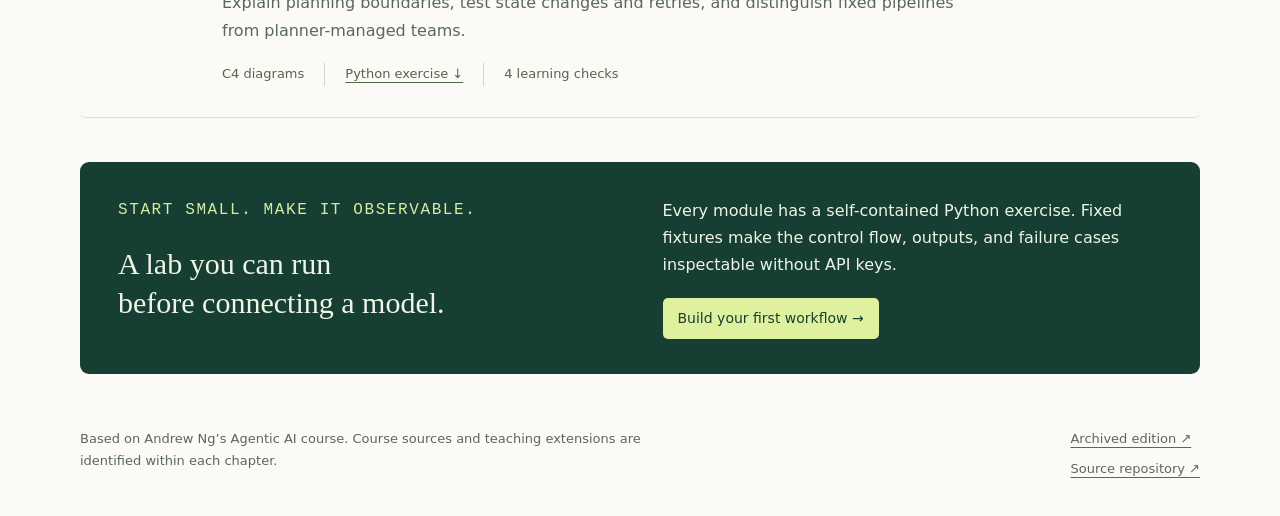
==== commit 256e58b6: "Rebuild course notebook with C4 diagrams and runnable learning exercises" ====
--- a/index.html
+++ b/index.html
@@ -1,92 +1 @@
-<!doctype html>
-<html lang="en">
-<head>
-  <meta charset="utf-8">
-  <meta name="viewport" content="width=device-width, initial-scale=1">
-  <meta name="description" content="A module-first learning path through Modules 1–5 of Andrew Ng's Agentic AI course, with course-grounded notes, implementation contracts, and selected attributed visuals.">
-  <title>Agentic AI · Module Learning Path</title>
-  <link rel="icon" href="data:image/svg+xml,%3Csvg xmlns='http://www.w3.org/2000/svg' viewBox='0 0 64 64'%3E%3Ccircle cx='32' cy='32' r='30' fill='%2314241e'/%3E%3Ctext x='32' y='39' text-anchor='middle' font-family='Arial,sans-serif' font-size='22' font-weight='700' fill='%23d8ff43'%3EAI%3C/text%3E%3C/svg%3E">
-  <link rel="stylesheet" href="styles.css">
-</head>
-<body class="home-body">
-  <a class="skip-link" href="#main-content">Skip to content</a>
-  <header class="site-header site-header-home">
-    <a class="brand" href="index.html" aria-label="Agentic AI learning path home"><span class="brand-mark" aria-hidden="true">AI</span><span>Agentic AI · Learning Notes</span></a>
-    <span class="edition-label">Learning path · Modules 1–5</span>
-  </header>
-  <main id="main-content">
-    <section class="home-hero" aria-labelledby="home-title">
-      <div class="home-hero-content">
-        <p class="eyebrow">Andrew Ng · Agentic AI</p>
-        <h1 id="home-title">From workflow design to systematic improvement.</h1>
-        <p class="home-intro">Original English summaries of agentic foundations, reflection, tool use, evaluation, planning, and multi-agent systems—grounded in the course lessons and labs.</p>
-        <a class="primary-link" href="#module-1">Start with Module 1 <span aria-hidden="true">↓</span></a>
-      </div>
-      <aside class="hero-note path-note" aria-label="How the learning path works">
-        <p class="kicker">How to use this library</p>
-        <ol><li><span>01</span><strong>Read in module order</strong></li><li><span>02</span><strong>Trace the interfaces</strong></li><li><span>03</span><strong>Pause for each self-check</strong></li></ol>
-      </aside>
-    </section>
-    <section class="course-overview" aria-labelledby="overview-title">
-      <div class="overview-copy"><p class="kicker">Course overview</p><h2 id="overview-title">Five modules, one engineering practice.</h2></div>
-      <div class="artifact-key" aria-label="Relationship between chapter notes and course evidence">
-        <article><span class="artifact-icon" aria-hidden="true">Aa</span><div><h3>Chapter notes explain</h3><p>Each module teaches its core mental model once, then connects it to design choices and recall prompts.</p></div></article>
-        <article><span class="artifact-icon artifact-icon-code" aria-hidden="true">&lt;/&gt;</span><div><h3>Interfaces stay concrete</h3><p>Each chapter turns the course workflows into compact contracts, traces, and implementation prompts beside the conceptual explanation.</p></div></article>
-      </div>
-      <nav class="module-jump" aria-label="Jump to a course module"><a href="#module-1"><span>01</span>Foundations</a><a href="#module-2"><span>02</span>Reflection</a><a href="#module-3"><span>03</span>Tool use</a><a href="#module-4"><span>04</span>Evaluation</a><a href="#module-5"><span>05</span>Planning</a></nav>
-    </section>
-    <section class="module-library" aria-labelledby="modules-title">
-      <div class="section-heading"><div><p class="kicker">The learning path</p><h2 id="modules-title">Course modules</h2></div><p class="chapter-count">5 chapters · one connected engineering practice</p></div>
-      <div class="module-list">
-        <article class="module-row module-row-featured" id="module-1">
-          <div class="module-number">01</div><div class="module-copy">
-            <div class="module-heading"><div><p class="module-state">Start here</p><h3>Introduction to Agentic Workflows</h3></div><span class="status-pill status-pill-ready">1 chapter</span></div>
-            <p class="module-description">See how multi-step workflows extend one-pass prompting, where autonomy helps, and how to decompose work into model-and-tool building blocks.</p>
-            <a class="featured-chapter" href="chapters/module-1.html" aria-label="Read Module 1: Build the work, step by step"><span class="chapter-label">Chapter 01</span><span class="featured-chapter-copy"><strong>Build the work, step by step</strong><small>Zero-shot and agentic workflows, autonomy, benefits, decomposition, evals, and four design patterns.</small></span><span class="chapter-arrow" aria-hidden="true">↗</span></a>
-            <div class="evidence-shelf"><span class="evidence-tag">Course-reference grounded</span><p>Original English synthesis of lessons 1.1–1.8 with one attributed comparison visual.</p></div>
-          </div>
-        </article>
-        <article class="module-row module-row-featured" id="module-2">
-          <div class="module-number">02</div><div class="module-copy">
-            <div class="module-heading"><div><p class="module-state">Course lessons + lab traces</p><h3>Reflection Design Pattern</h3></div><span class="status-pill status-pill-ready">1 chapter</span></div>
-            <p class="module-description">Add a deliberate review-and-revision pass, strengthen it with feedback from execution, and measure whether the extra pass helps.</p>
-            <a class="featured-chapter" href="chapters/module-2.html" aria-label="Read Module 2: Reflection earns its extra pass"><span class="chapter-label">Chapter 01</span><span class="featured-chapter-copy"><strong>Reflection earns its extra pass</strong><small>Draft, review, external feedback, chart and SQL labs, and evaluation.</small></span><span class="chapter-arrow" aria-hidden="true">↗</span></a>
-            <div class="evidence-shelf"><span class="evidence-tag">Course-grounded</span><p>Four-stage reflection contract, external-feedback map, and chart and SQL traces.</p></div>
-          </div>
-        </article>
-        <article class="module-row module-row-featured" id="module-3">
-          <div class="module-number">03</div><div class="module-copy">
-            <div class="module-heading"><div><p class="module-state">Course lessons + lab traces</p><h3>Tool Use</h3></div><span class="status-pill status-pill-ready">1 chapter</span></div>
-            <p class="module-description">Follow the loop from a model's structured tool request, through function execution, back to a result the model can use.</p>
-            <a class="featured-chapter" href="chapters/module-3.html" aria-label="Read Module 3: Tools let the workflow act"><span class="chapter-label">Chapter 01</span><span class="featured-chapter-copy"><strong>Tools let the workflow act</strong><small>Tool schemas, function and email labs, code execution, and MCP.</small></span><span class="chapter-arrow" aria-hidden="true">↗</span></a>
-            <div class="evidence-shelf"><span class="evidence-tag">Course-grounded</span><p>Manual orchestration, concrete schemas, code execution boundaries, and MCP.</p></div>
-          </div>
-        </article>
-        <article class="module-row module-row-featured" id="module-4">
-          <div class="module-number">04</div><div class="module-copy">
-            <div class="module-heading"><div><p class="module-state">Course-reference grounded</p><h3>Practical Tips for Building Agentic AI</h3></div><span class="status-pill status-pill-ready">1 chapter</span></div>
-            <p class="module-description">Use evaluations and error analysis to identify the highest-value fix, improve the responsible component, and then optimize latency and cost.</p>
-            <a class="featured-chapter" href="chapters/module-4.html" aria-label="Read Module 4: Let the evidence choose the next fix"><span class="chapter-label">Chapter 01</span><span class="featured-chapter-copy"><strong>Let the evidence choose the next fix</strong><small>Evals, error analysis, component checks, fixes, latency, cost, and the development path.</small></span><span class="chapter-arrow" aria-hidden="true">↗</span></a>
-            <div class="evidence-shelf"><span class="evidence-tag">Course-reference grounded</span><p>Original English synthesis of lessons 4.1–4.8 and the component-evaluation lab, with two attributed lesson visuals.</p></div>
-          </div>
-        </article>
-        <article class="module-row module-row-featured" id="module-5">
-          <div class="module-number">05</div><div class="module-copy">
-            <div class="module-heading"><div><p class="module-state">Lessons + reference labs</p><h3>Patterns for Highly Autonomous Agents</h3></div><span class="status-pill status-pill-ready">1 chapter</span></div>
-            <p class="module-description">Let a model plan tool sequences, express plans as structured data or code, and coordinate specialized agents through deliberate communication patterns.</p>
-            <a class="featured-chapter" href="chapters/module-5.html" aria-label="Read Module 5: Plan the work, divide the roles"><span class="chapter-label">Chapter 01</span><span class="featured-chapter-copy"><strong>Plan the work, divide the roles</strong><small>Planning, structured output, code as action, multi-agent workflows, and communication patterns.</small></span><span class="chapter-arrow" aria-hidden="true">↗</span></a>
-            <div class="evidence-shelf"><span class="evidence-tag">Course-reference grounded</span><p>Original English synthesis of the Module 5 lessons and two reference labs, with two attributed lesson visuals.</p></div>
-          </div>
-        </article>
-      </div>
-      <aside class="reference-disclosure" aria-labelledby="reference-title">
-        <p class="kicker">Reference and reuse</p>
-        <h3 id="reference-title">Original summaries, cautious asset use.</h3>
-        <p>These English notes synthesize the local course artifacts and the linked Datawhale reference repository. Selected course visuals are reproduced from pinned commit <code>a93ab1d</code>, never more than two per module, with a direct source link and meaningful alt text beside each use. The repository includes an Apache-2.0 license file while its README names CC BY-NC-SA 4.0; attribution is preserved, the inconsistency is disclosed, and this site does not claim ownership of those images. Other diagrams are original HTML and CSS.</p>
-        <div class="reference-links"><a href="https://github.com/datawhalechina/agentic-ai">Reference repository <span aria-hidden="true">↗</span></a><a href="https://github.com/datawhalechina/agentic-ai/blob/main/LICENSE">License file <span aria-hidden="true">↗</span></a><a href="https://github.com/datawhalechina/agentic-ai#license">README license notice <span aria-hidden="true">↗</span></a></div>
-      </aside>
-    </section>
-  </main>
-  <footer class="home-footer"><span>Agentic AI · Learning Notes</span><span>Module → Chapter → Evidence</span></footer>
-</body>
-</html>
+<!doctype html><html lang="en"><head><meta charset="utf-8"><meta name="viewport" content="width=device-width,initial-scale=1"><meta name="description" content="Agentic AI study notes with concrete examples, C4 diagrams, code, and runnable practice."><title>Agentic AI · Course library · AI engineering notebook</title><link rel="icon" href="data:image/svg+xml,%3Csvg xmlns='http://www.w3.org/2000/svg' viewBox='0 0 40 40'%3E%3Crect width='40' height='40' rx='10' fill='%23173e32'/%3E%3Ctext x='20' y='28' text-anchor='middle' fill='%23dcf492' font-size='28' font-family='Georgia'%3Ea%3C/text%3E%3C/svg%3E"><link rel="stylesheet" href="styles.css"><script src="app.js" defer></script></head><body data-page="library"><a class="skip-link" href="#main">Skip to the notes</a><header class="topbar"><a class="notebook-brand" href="index.html"><span class="brand-symbol" aria-hidden="true">a.</span> AI engineering <span class="brand-subtitle">/ notebook</span></a><div class="topbar-right"><a href="chapters/module-1.html">Start reading →</a><span class="edition">Andrew Ng · Agentic AI</span></div><div class="reading-progress" aria-hidden="true"></div></header><main class="library" id="main"><header class="library-intro"><div><p class="eyebrow">Your learning path</p><h1>Agentic AI.<br><em>From foundations to practice.</em></h1><p>Understand the mechanism. Follow a real example. Build the small version yourself.</p></div><aside class="library-note"><span class="panel-label">The approach</span><ol><li>Read the idea.</li><li>Trace the boundaries.</li><li>Run the code.</li><li>Explain it without looking.</li></ol><span class="subtle">Five modules · five runnable exercises</span></aside></header><section aria-labelledby="library-title"><div class="library-section-head"><h2 id="library-title">The course notebook</h2><span>01 — 05 / Read in order, revisit by topic</span></div><article class="library-row" id="module-1"><div class="library-number">01</div><div class="library-copy"><p class="panel-label">Introduction to agentic workflows</p><h2><a href="chapters/module-1.html">Foundations<span aria-hidden="true">↗</span></a></h2><p>Decompose a task, explain who executes each step, and trace a small workflow through a human-review decision.</p><div class="library-row-meta"><span>C4 diagrams</span><a href="labs/module_1_workflow.py" download>Python exercise ↓</a><span data-course-progress="1">4 learning checks</span></div></div></article><article class="library-row" id="module-2"><div class="library-number">02</div><div class="library-copy"><p class="panel-label">The reflection design pattern</p><h2><a href="chapters/module-2.html">Reflection<span aria-hidden="true">↗</span></a></h2><p>Build a draft–review–revise loop, diagnose a SQL error, and evaluate the value of reflection.</p><div class="library-row-meta"><span>C4 diagrams</span><a href="labs/module_2_reflection.py" download>Python exercise ↓</a><span data-course-progress="2">4 learning checks</span></div></div></article><article class="library-row" id="module-3"><div class="library-number">03</div><div class="library-copy"><p class="panel-label">Functions, schemas, and execution</p><h2><a href="chapters/module-3.html">Tool use<span aria-hidden="true">↗</span></a></h2><p>Build a manual dispatcher, preserve tool-call history, and handle failures and termination explicitly.</p><div class="library-row-meta"><span>C4 diagrams</span><a href="labs/module_3_tools.py" download>Python exercise ↓</a><span data-course-progress="3">4 learning checks</span></div></div></article><article class="library-row" id="module-4"><div class="library-number">04</div><div class="library-copy"><p class="panel-label">Practical development and error analysis</p><h2><a href="chapters/module-4.html">Evaluation<span aria-hidden="true">↗</span></a></h2><p>Write an evaluation, diagnose overlapping failures, and defend a measured improvement.</p><div class="library-row-meta"><span>C4 diagrams</span><a href="labs/module_4_evaluation.py" download>Python exercise ↓</a><span data-course-progress="4">4 learning checks</span></div></div></article><article class="library-row" id="module-5"><div class="library-number">05</div><div class="library-copy"><p class="panel-label">Patterns for greater autonomy</p><h2><a href="chapters/module-5.html">Planning & teams<span aria-hidden="true">↗</span></a></h2><p>Explain planning boundaries, test state changes and retries, and distinguish fixed pipelines from planner-managed teams.</p><div class="library-row-meta"><span>C4 diagrams</span><a href="labs/module_5_planning.py" download>Python exercise ↓</a><span data-course-progress="5">4 learning checks</span></div></div></article></section><section class="library-practice"><div><p class="panel-label">Start small. Make it observable.</p><h2>A lab you can run<br>before connecting a model.</h2></div><div><p>Every module has a self-contained Python exercise. Fixed fixtures make the control flow, outputs, and failure cases inspectable without API keys.</p><a class="button" href="chapters/module-1.html#code">Build your first workflow →</a></div></section><footer class="library-footer"><p>Based on Andrew Ng’s Agentic AI course. Course sources and teaching extensions are identified within each chapter.</p><div><a href="archive/2026-09-05/index.html">Archived edition ↗</a><a href="https://github.com/soumyadatascience/Agentic-AI-andrew-ng">Source repository ↗</a></div></footer></main></body></html>
--- a/styles.css
+++ b/styles.css
@@ -1,613 +1,40 @@
-:root {
-  --bg: #f4f2ec;
-  --surface: #fffefa;
-  --surface-soft: #e7eae4;
-  --surface-muted: #ecefe9;
-  --ink: #17231f;
-  --ink-soft: #46534e;
-  --muted: #65716c;
-  --line: #d5dad4;
-  --accent: #d8ff43;
-  --accent-soft: #f0ffbd;
-  --accent-line: #b7cf34;
-  --deep: #14241e;
-  --indigo: #4841a8;
-  --danger: #9b463b;
-  --danger-soft: #f1e1dc;
-  --success: #35634e;
-  --font-display: Georgia, "Times New Roman", serif;
-  --font-sans: Inter, ui-sans-serif, system-ui, -apple-system, BlinkMacSystemFont, "Segoe UI", sans-serif;
-  --content-width: 1180px;
-  --radius: 18px;
-}
+*{box-sizing:border-box}html{scroll-behavior:smooth}body{margin:0;font-family:Inter,ui-sans-serif,system-ui,-apple-system,BlinkMacSystemFont,"Segoe UI",sans-serif;text-rendering:optimizeLegibility}a{color:inherit}.skip-link{position:fixed;top:10px;left:10px;z-index:30;padding:10px 15px;background:#173e32;color:white;transform:translateY(-150%)}.skip-link:focus{transform:translateY(0)}.sr-only{position:absolute;width:1px;height:1px;overflow:hidden;clip:rect(0,0,0,0);white-space:nowrap}
+:root{--paper:#fbfaf6;--forest:#173e32;--text:#24372f;--quiet:#59685f;--rule:#dce1d8;--mint:#eaf1e7;--lime:#dcf492;--mono:ui-monospace,SFMono-Regular,Consolas,monospace}
+body{background:var(--paper);color:var(--text);font-size:16px;line-height:1.75}button,input,select{font:inherit}button,a,summary{-webkit-tap-highlight-color:transparent}button{cursor:pointer}a{text-underline-offset:4px}button:focus-visible,a:focus-visible,summary:focus-visible,select:focus-visible{outline:3px solid #587b26;outline-offset:4px}::selection{background:var(--lime);color:var(--forest)}
+.topbar{height:70px;border-bottom:1px solid var(--rule);display:flex;align-items:center;justify-content:space-between;padding:0 34px;position:sticky;top:0;background:rgba(251,250,246,.97);z-index:10;gap:20px}.notebook-brand{display:flex;align-items:center;gap:12px;text-decoration:none;font-size:15px;font-weight:650;letter-spacing:-.3px}.brand-symbol{height:32px;width:32px;display:grid;place-items:center;background:var(--forest);color:var(--lime);border-radius:8px;font-family:Georgia,serif;font-size:21px}.topbar-right{display:flex;gap:22px;align-items:center;font-size:13px}.edition{color:var(--quiet);border-left:1px solid var(--rule);padding-left:22px}.reading-progress{height:2px;background:var(--forest);position:absolute;bottom:-1px;left:0;width:0}
+.layout{max-width:1400px;margin:auto;display:grid;grid-template-columns:246px minmax(0,1fr)}.sidebar{position:sticky;top:70px;height:calc(100vh - 70px);padding:36px 24px 22px 30px;border-right:1px solid var(--rule);overflow-y:auto;display:flex;flex-direction:column}.side-caption,.eyebrow,.section-kicker,.panel-label{font-family:var(--mono);font-size:12px;letter-spacing:.1em;text-transform:uppercase;color:var(--quiet)}.side-caption{margin:0 0 18px}.course-name{font-family:Georgia,serif;font-size:23px;line-height:1.3;margin:0 0 26px}.toc{display:grid;gap:5px}.toc a{display:flex;align-items:center;gap:12px;padding:10px 12px;text-decoration:none;font-size:14px;line-height:1.4;border-radius:5px;color:var(--quiet)}.toc a span{font-family:var(--mono);font-size:12px;color:#7a877e}.toc a:hover{background:#eff1e9}.toc a[aria-current=true]{background:var(--forest);color:white}.toc a[aria-current=true] span{color:var(--lime)}.side-bottom{margin-top:auto;padding-top:35px;font-size:13px;color:var(--quiet)}.side-bottom p{line-height:1.5}.side-bottom a{display:block;margin-top:12px}.mobile-toc{display:none}
+.reading{min-width:0;padding:47px clamp(28px,5vw,76px) 70px;max-width:1040px}.chapter-intro{padding-bottom:32px;border-bottom:1px solid var(--rule)}.crumb{font-size:13px;color:var(--quiet);margin:0 0 30px}.crumb span{margin:0 10px;color:#8a958b}.eyebrow{display:flex;align-items:center;gap:10px;margin:0 0 15px}.eyebrow:before{content:'';width:7px;height:7px;border-radius:50%;background:#668844}.chapter-intro h1{font-family:Georgia,'Times New Roman',serif;font-weight:400;font-size:clamp(38px,4.8vw,62px);line-height:1.08;letter-spacing:-2px;margin:0 0 22px;max-width:760px}.intro-text{font-size:19px;line-height:1.65;color:var(--quiet);max-width:660px;margin:0 0 24px}.chapter-meta{display:flex;gap:18px;flex-wrap:wrap;font-size:13px;color:var(--quiet)}.chapter-meta span+span{border-left:1px solid var(--rule);padding-left:18px}.outcome{display:flex;gap:15px;background:var(--mint);padding:18px 22px;margin:28px 0 0;border-radius:6px}.outcome .arrow{font-size:22px;color:var(--forest)}.outcome p{margin:0;font-size:15px}.outcome strong{display:block;font-size:14px;margin-bottom:3px}
+.lesson{padding-top:49px;margin-top:4px;scroll-margin-top:98px}.section-kicker{margin:0 0 10px;color:#5e754d}.lesson h2{font-family:Georgia,serif;font-size:32px;line-height:1.22;font-weight:400;letter-spacing:-.7px;margin:0 0 20px}.lesson h3{font-size:19px;font-weight:650;margin:29px 0 12px;letter-spacing:-.25px}.lesson p{margin:0 0 18px}.lesson li{margin:7px 0}.lesson ul,.lesson ol{padding-left:22px}.lesson strong{font-weight:650}.lesson code{font-size:.88em;color:#325446;background:#eef1e9;padding:2px 5px;border-radius:4px}.definition{font-family:Georgia,serif;font-size:24px;line-height:1.5;border-left:3px solid #759749;padding:4px 0 4px 22px;margin:24px 0}.note{border-left:2px solid #8c9e77;padding:2px 0 2px 18px;margin:23px 0;color:var(--quiet);font-size:15px}.note p:last-child{margin:0}.source-ref{font-size:12px;text-decoration:none;color:var(--quiet);border-bottom:1px dotted #8a968a;white-space:nowrap}.margin-word{color:#53704a}.subtle{font-size:14px;color:var(--quiet)}
+.explorer{border:1px solid var(--rule);border-radius:10px;margin:25px 0;overflow:hidden;background:white}.explorer-head{display:flex;justify-content:space-between;align-items:center;padding:16px 20px;background:#f1f3ec;border-bottom:1px solid var(--rule);gap:14px}.explorer-head p{margin:0;font-size:13px}.segmented{display:flex;gap:3px;padding:3px;background:#e2e7db;border-radius:6px}.segmented button{border:0;background:transparent;color:#4d6052;font-size:13px;padding:6px 12px;border-radius:4px;white-space:nowrap}.segmented button[aria-pressed=true]{background:white;color:var(--forest);box-shadow:0 1px 3px #163a3220}.essay-body{padding:26px 22px}.flow{display:flex;align-items:stretch;gap:9px;list-style:none;padding:0!important;margin:0 0 22px}.flow li{flex:1;min-width:0;border:1px solid var(--rule);border-radius:5px;padding:14px 10px;position:relative;margin:0;background:var(--paper);line-height:1.4}.flow li:not(:last-child):after{content:'→';position:absolute;right:-11px;top:35%;z-index:1;font-size:14px;background:white;color:#6e8069}.flow b{display:block;font-size:14px}.flow small{font-family:var(--mono);display:block;font-size:12px;color:#60744e;margin-bottom:8px}.flow li.tool{background:var(--mint);border-color:#c3d0b9}.essay-body p{margin:0;color:var(--quiet);font-size:15px}.explorer-footer{border-top:1px solid var(--rule);padding:12px 20px;font-size:12px;color:var(--quiet);background:#fafbf7}
+.check{border-top:1px solid var(--rule);border-bottom:1px solid var(--rule);padding:18px 0;margin:26px 0}.check .panel-label{font-size:12px;color:#627847;margin:0 0 8px}.check>p{font-size:16px;margin-bottom:10px}.check details{border:0}.check summary{font-size:14px;color:var(--forest);cursor:pointer;width:fit-content;font-weight:600}.check details p{margin:13px 0 0;font-size:15px;color:var(--quiet)}.data-table{width:100%;border-collapse:collapse;font-size:15px;margin:20px 0}.data-table th{text-align:left;padding:11px 12px;border-bottom:1px solid #aaba9f;font-size:12px;font-weight:500;text-transform:uppercase;letter-spacing:.04em;color:var(--quiet)}.data-table td{padding:14px 12px;vertical-align:top;border-bottom:1px solid var(--rule)}.data-table td:first-child{font-weight:600}.table-scroll{overflow-x:auto}.table-scroll .data-table{min-width:540px}.reason-list{list-style:none;padding:0!important;counter-reset:reason}.reason-list li{padding:13px 0 13px 45px;border-bottom:1px solid var(--rule);position:relative;margin:0;counter-increment:reason}.reason-list li:before{content:'0' counter(reason);position:absolute;left:0;top:16px;font-size:13px;font-family:var(--mono);color:#718361}.reason-list strong{display:block;margin-bottom:2px}.reason-list p{margin:0;color:var(--quiet);font-size:15px}
+.email{border:1px solid var(--rule);border-radius:8px;overflow:hidden;margin:23px 0;background:white}.email-head{display:flex;gap:13px;align-items:center;padding:16px 20px;border-bottom:1px solid var(--rule)}.avatar{height:34px;width:34px;background:#e8edde;display:grid;place-items:center;border-radius:50%;font-size:12px;color:#4b6240}.email-head strong{display:block;font-size:14px}.email-head small{font-size:12px;color:var(--quiet)}.email-body{padding:20px 24px;font-size:16px}.email-body p{margin:0}.decompose{list-style:none;padding:0!important;border-left:1px solid #c0cfb6;margin:22px 0 22px 12px}.decompose li{position:relative;margin:0;padding:0 0 23px 26px}.decompose li:before{content:'';position:absolute;left:-5px;top:8px;width:9px;height:9px;border-radius:50%;background:#678348;border:2px solid var(--paper)}.decompose li:last-child{padding-bottom:0}.decompose b{display:block;font-size:16px}.decompose p{font-size:15px;margin:5px 0 0;color:var(--quiet)}.role{font:12px var(--mono);color:#597345;margin-left:10px;font-weight:400}
+.trace-controls{display:flex;gap:12px;align-items:center;flex-wrap:wrap}.trace-controls label{font-size:13px;color:var(--quiet)}.trace-controls select{font-size:13px;max-width:100%;padding:6px 25px 6px 9px;border:1px solid #bbc8b4;background:white;color:var(--forest);border-radius:4px}.trace-stages{display:flex;gap:0;padding:18px 20px;border-bottom:1px solid var(--rule)}.trace-stages button{flex:1;border:0;border-bottom:2px solid #dae1d4;background:none;font-size:13px;color:var(--quiet);padding:10px 4px}.trace-stages button[aria-pressed=true]{border-color:var(--forest);color:var(--forest);font-weight:650;background:#f3f6ed}.trace-stages button:disabled{opacity:.4;cursor:not-allowed}.trace-detail{padding:24px}.trace-detail h3{margin:0 0 7px;font-size:20px}.trace-detail>p{font-size:15px;color:var(--quiet)}.io-grid{display:grid;grid-template-columns:1fr 1fr;gap:16px}.io-grid>div{min-width:0;background:#f5f7f0;border:1px solid #e2e7da;border-radius:5px;padding:15px}.io-grid .panel-label{font-size:12px;margin-bottom:10px}.io-grid pre{font:13px/1.7 var(--mono);margin:0;white-space:pre-wrap;overflow-wrap:anywhere;color:#284833}.trace-actions{display:flex;justify-content:space-between;align-items:center;padding:16px 20px;border-top:1px solid var(--rule);gap:12px}.trace-actions span{font-size:13px;color:var(--quiet)}.button{border:1px solid #bdcbb4;border-radius:5px;background:var(--forest);color:white;padding:8px 15px;font-size:14px;text-decoration:none;display:inline-flex;align-items:center;gap:12px}.button:hover{background:#285340}.button.secondary{background:transparent;color:var(--forest)}.button.secondary:hover{background:var(--mint)}
+.code-panel{border-radius:8px;overflow:hidden;background:#182a24;margin:22px 0;color:#e3ebdc}.code-heading{background:#23372e;padding:11px 17px;display:flex;align-items:center;justify-content:space-between;font:12px var(--mono);gap:12px}.copy{background:transparent;border:1px solid #5a7162;border-radius:4px;color:#edf5e4;font:12px var(--mono);padding:5px 10px}.code-panel pre{padding:22px;margin:0;overflow:auto;font:14px/1.8 var(--mono);tab-size:4}.code-panel code{background:none;color:inherit;padding:0;border-radius:0;font:inherit}.code-panel .kw{color:#d7ed98}.code-panel .str{color:#b7d2ad}.code-panel .comment{color:#a0b7a8}.output{background:#eef3e8;border-left:3px solid #789453;padding:16px 20px;margin:0 0 20px}.output .panel-label{margin:0 0 9px}.output pre{font:13px/1.8 var(--mono);white-space:pre-wrap;overflow-wrap:anywhere;margin:0;color:#33523f}.download-row{display:flex;gap:18px;align-items:center;flex-wrap:wrap}.exercise{padding:24px;border:1px solid #c7d5b9;background:#f0f5e8;border-radius:8px;margin:24px 0}.exercise h3{margin:7px 0 12px}.exercise p{font-size:15px}.exercise details{margin-top:17px}.exercise summary{cursor:pointer;font-size:14px;font-weight:600}.exercise .panel-label{margin:0}.patterns{display:grid;grid-template-columns:1fr 1fr;gap:0 28px}.pattern{padding:19px 0;border-bottom:1px solid var(--rule)}.pattern .pattern-top{display:flex;justify-content:space-between;align-items:center;gap:12px}.pattern h3{margin:0;font-size:18px}.pattern small{font:12px var(--mono);color:var(--quiet)}.pattern p{font-size:15px;color:var(--quiet);margin:9px 0 0}.recall-list{border-top:1px solid var(--rule);margin:20px 0}.recall-list details{border-bottom:1px solid var(--rule);padding:16px 0}.recall-list summary{font-size:16px;cursor:pointer}.recall-list details p{color:var(--quiet);font-size:15px;margin:12px 0 0}.mastery{padding:22px;background:var(--forest);color:#f1f5e9;border-radius:8px}.mastery .panel-label{color:#d6e8a4}.mastery label{display:flex;gap:10px;align-items:flex-start;font-size:15px;margin:12px 0;cursor:pointer}.mastery input{accent-color:#def29d;margin-top:7px;width:16px;height:16px;flex-shrink:0}.mastery small{display:block;font-size:12px;color:#c1d0c1;margin-top:18px}.sources{margin-top:45px;border-top:1px solid var(--rule);padding-top:22px;font-size:14px;color:var(--quiet);scroll-margin-top:90px}.sources summary{cursor:pointer;font-weight:600}.sources li{margin:7px 0}.end-note{display:flex;justify-content:space-between;gap:20px;border-top:1px solid var(--rule);padding-top:24px;margin-top:30px;font-size:14px}.end-note span{display:block;font-size:12px;color:var(--quiet);margin-bottom:4px}.no-js{padding:14px;background:#edf2e3}.js-only{display:none}.js .js-only{display:initial}.js .no-js{display:none}
+.js .segmented,.js .trace-controls,.js .trace-stages{display:flex}.js button.js-only{display:inline-flex}
+@media(min-width:1450px){.reading{padding-right:95px}}
+@media(max-width:1050px){.layout{grid-template-columns:205px minmax(0,1fr)}.sidebar{padding:28px 12px 22px 17px}.reading{padding:35px 32px}.topbar{padding:0 22px}.toc a{font-size:13px;padding:10px}.flow{flex-wrap:wrap}.flow li{flex-basis:28%}.flow li:after{display:none}.explorer-head{align-items:flex-start;flex-wrap:wrap}}
+@media(max-width:760px){.topbar{height:61px;padding:0 18px}.topbar-right{gap:10px}.edition{display:none}.notebook-brand{font-size:14px}.layout{display:block}.sidebar{display:none}.reading{padding:27px 22px 45px;max-width:760px;margin:auto}.crumb{margin-bottom:22px}.chapter-intro h1{font-size:43px;letter-spacing:-1.4px}.intro-text{font-size:17px}.chapter-meta{gap:10px;font-size:12px}.chapter-meta span+span{padding-left:10px}.mobile-toc{display:block;border-bottom:1px solid var(--rule);padding:12px 20px;position:sticky;top:61px;background:var(--paper);z-index:9}.mobile-toc summary{font-size:14px;cursor:pointer}.mobile-toc nav{display:grid;grid-template-columns:1fr 1fr;padding:12px 0;gap:8px}.mobile-toc a{font-size:14px}.lesson{scroll-margin-top:125px;padding-top:37px}.lesson h2{font-size:29px}.io-grid{grid-template-columns:1fr}.trace-detail{padding:18px}.trace-stages{padding:12px}.trace-stages button{font-size:12px}.patterns{grid-template-columns:1fr}.flow li{flex-basis:40%}.flow li:last-child{flex-grow:0}.essay-body{padding:20px 16px}.definition{font-size:22px}.outcome{padding:16px}.code-panel pre{font-size:13px;padding:17px}.trace-actions{align-items:flex-start}.end-note{flex-direction:column}.exercise{padding:20px}.sources{scroll-margin-top:125px}}
+@media(prefers-reduced-motion:reduce){html{scroll-behavior:auto}}
+@media print{body{background:white;font-size:11pt}.topbar,.sidebar,.mobile-toc,.copy,.trace-actions,.download-row,.end-note,.reading-progress{display:none!important}.layout{display:block}.reading{padding:0;max-width:none}.chapter-intro h1{font-size:32pt}.lesson{padding-top:20px}.code-panel{background:#f4f4f4;color:#111;break-inside:avoid}.code-heading{background:#eee}.code-panel .kw,.code-panel .str,.code-panel .comment{color:#222}.explorer,.exercise,.mastery{break-inside:avoid}.mastery{background:#eee;color:#111}.mastery .panel-label,.mastery small{color:#333}.code-panel pre{white-space:pre-wrap}details>p,details>ul{display:block!important}.segmented{display:none}}
 
-* { box-sizing: border-box; }
-html { scroll-behavior: smooth; }
-
-body {
-  margin: 0;
-  background: var(--bg);
-  color: var(--ink);
-  font-family: var(--font-sans);
-  line-height: 1.65;
-  text-rendering: optimizeLegibility;
-}
-
-a { color: inherit; }
-a:focus-visible,
-summary:focus-visible { outline: 3px solid #778c00; outline-offset: 4px; }
-
-.skip-link {
-  position: fixed;
-  top: 12px;
-  left: 12px;
-  z-index: 20;
-  padding: 10px 14px;
-  border-radius: 8px;
-  background: var(--deep);
-  color: white;
-  font-size: 13px;
-  font-weight: 800;
-  text-decoration: none;
-  transform: translateY(-160%);
-}
-
-.skip-link:focus { transform: translateY(0); }
-
-.site-header {
-  width: min(var(--content-width), calc(100% - 48px));
-  min-height: 78px;
-  margin: 0 auto;
-  display: flex;
-  align-items: center;
-  justify-content: space-between;
-  gap: 24px;
-}
-
-.site-header-home,
-.chapter-header { border-bottom: 1px solid var(--line); }
-
-.brand {
-  display: inline-flex;
-  align-items: center;
-  gap: 11px;
-  color: var(--deep);
-  font-size: 14px;
-  font-weight: 800;
-  letter-spacing: -.01em;
-  text-decoration: none;
-}
-
-.brand-mark {
-  width: 36px;
-  height: 36px;
-  display: grid;
-  place-items: center;
-  flex: 0 0 auto;
-  border-radius: 50%;
-  background: var(--deep);
-  color: var(--accent);
-  font-size: 12px;
-  letter-spacing: .04em;
-}
-
-.edition-label,
-.back-link { color: var(--muted); font-size: 13px; font-weight: 750; }
-
-.back-link {
-  display: inline-flex;
-  align-items: center;
-  gap: 10px;
-  color: var(--deep);
-  text-decoration: none;
-}
-
-.back-link span {
-  width: 28px;
-  height: 28px;
-  display: grid;
-  place-items: center;
-  border: 1px solid var(--line);
-  border-radius: 50%;
-  transition: background-color .18s ease, border-color .18s ease, transform .18s ease;
-}
-
-.back-link:hover span { border-color: var(--accent-line); background: var(--accent); transform: translateX(-2px); }
-
-.home-body,
-.chapter-body {
-  min-height: 100vh;
-  background: radial-gradient(circle at 84% 5%, rgba(216, 255, 67, .14), transparent 23rem), var(--bg);
-}
-
-.home-body main,
-.home-footer { width: min(var(--content-width), calc(100% - 48px)); margin: 0 auto; }
-
-.home-hero {
-  min-height: 560px;
-  display: grid;
-  grid-template-columns: minmax(0, 1.7fr) minmax(260px, .7fr);
-  gap: 7vw;
-  align-items: center;
-  padding: 80px 0 88px;
-  border-bottom: 1px solid var(--line);
-}
-
-.home-hero-content { max-width: 810px; }
-.eyebrow { margin: 0; color: #59665f; font-size: 12px; font-weight: 850; letter-spacing: .14em; text-transform: uppercase; }
-
-.home-hero h1,
-.chapter-hero h1 {
-  margin: 18px 0 24px;
-  font-family: var(--font-display);
-  font-size: clamp(54px, 6.4vw, 88px);
-  font-weight: 500;
-  line-height: .98;
-  letter-spacing: -.055em;
-}
-
-.home-intro { max-width: 650px; margin: 0; color: var(--muted); font-size: 19px; line-height: 1.65; }
-
-.primary-link {
-  width: fit-content;
-  margin-top: 34px;
-  display: inline-flex;
-  align-items: center;
-  gap: 34px;
-  border-radius: 999px;
-  background: var(--deep);
-  color: white;
-  padding: 14px 17px 14px 22px;
-  font-size: 14px;
-  font-weight: 800;
-  text-decoration: none;
-  transition: transform .18s ease, background-color .18s ease;
-}
-
-.primary-link span { width: 28px; height: 28px; display: grid; place-items: center; border-radius: 50%; background: var(--accent); color: var(--deep); }
-.primary-link:hover { transform: translateY(-2px); background: #294139; }
-
-.hero-note {
-  align-self: end;
-  max-width: 310px;
-  margin-bottom: 12px;
-  padding-top: 18px;
-  border-top: 1px solid var(--ink);
-}
-
-.note-number { display: inline-grid; place-items: center; min-width: 38px; height: 26px; padding: 0 10px; border-radius: 999px; background: var(--accent); font-size: 12px; font-weight: 900; }
-.hero-note > p:not(.kicker) { margin: 14px 0 0; color: var(--muted); font-size: 14px; }
-
-.path-note { padding-bottom: 4px; }
-.path-note .kicker { margin: 0 0 15px; }
-.path-note ol { margin: 0; padding: 0; list-style: none; }
-.path-note li { display: grid; grid-template-columns: 36px 1fr; gap: 10px; padding: 11px 0; border-top: 1px solid var(--line); font-size: 13px; }
-.path-note li span { color: var(--muted); font-size: 10px; font-weight: 900; letter-spacing: .08em; }
-.path-note li strong { font-weight: 750; }
-
-.course-overview { padding: 78px 0; border-bottom: 1px solid var(--line); }
-.overview-copy { display: grid; grid-template-columns: minmax(190px, .55fr) minmax(0, 1.45fr); gap: 48px; align-items: start; }
-.overview-copy h2 { max-width: 750px; margin: 0; font-family: var(--font-display); font-size: clamp(34px, 4.2vw, 52px); font-weight: 500; line-height: 1.08; letter-spacing: -.035em; }
-.artifact-key { display: grid; grid-template-columns: 1fr 1fr; gap: 18px; margin: 46px 0 36px; }
-.artifact-key article { display: grid; grid-template-columns: 54px 1fr; gap: 18px; padding: 24px; border: 1px solid var(--line); border-top-color: var(--ink); border-radius: var(--radius); background: rgba(255, 254, 250, .68); }
-.artifact-icon { width: 48px; height: 48px; display: grid; place-items: center; border-radius: 50%; background: var(--accent); font-family: var(--font-display); font-weight: 700; }
-.artifact-icon-code { background: var(--surface-soft); font-family: var(--font-sans); font-size: 12px; }
-.artifact-key h3 { margin: 0 0 6px; font-family: var(--font-display); font-size: 20px; font-weight: 600; }
-.artifact-key p { margin: 0; color: var(--muted); font-size: 13px; }
-.artifact-key code { padding: .1em .32em; border: 1px solid var(--line); border-radius: 4px; background: var(--surface-muted); }
-
-.module-jump { display: grid; grid-template-columns: repeat(5, 1fr); border-top: 1px solid var(--ink); }
-.module-jump a { display: grid; grid-template-columns: 32px 1fr; gap: 8px; padding: 16px 12px; border-bottom: 1px solid var(--line); color: var(--ink-soft); font-size: 12px; font-weight: 750; line-height: 1.35; text-decoration: none; transition: background-color .18s ease; }
-.module-jump a:hover { background: var(--accent-soft); }
-.module-jump a span { color: var(--muted); font-size: 10px; font-weight: 900; letter-spacing: .08em; }
-
-.module-library { padding: 86px 0 100px; }
-.module-list { border-top: 1px solid var(--ink); }
-.module-row { scroll-margin-top: 24px; display: grid; grid-template-columns: 82px 1fr; gap: 26px; padding: 34px 8px; border-bottom: 1px solid var(--line); }
-.module-number { padding-top: 5px; color: var(--muted); font-size: 12px; font-weight: 900; letter-spacing: .08em; }
-.module-copy { min-width: 0; }
-.module-heading { display: flex; align-items: flex-start; justify-content: space-between; gap: 24px; }
-.module-heading h3 { margin: 0; font-family: var(--font-display); font-size: clamp(26px, 3vw, 36px); font-weight: 500; line-height: 1.15; letter-spacing: -.025em; }
-.module-heading > div h3 { margin-top: 3px; }
-.module-state { margin: 0; color: var(--indigo); font-size: 10px; font-weight: 900; letter-spacing: .1em; text-transform: uppercase; }
-.status-pill { flex: 0 0 auto; padding: 5px 10px; border: 1px solid var(--line); border-radius: 999px; color: var(--muted); font-size: 10px; font-weight: 850; letter-spacing: .06em; text-transform: uppercase; }
-.status-pill-ready { border-color: var(--accent-line); background: var(--accent); color: var(--deep); }
-.module-copy > p { margin: 12px 0 0; color: var(--muted); font-size: 14px; }
-.module-copy > .module-description { max-width: 780px; margin-top: 18px; font-size: 16px; }
-.module-row-quiet { padding-top: 28px; padding-bottom: 28px; }
-.module-row-quiet .module-heading h3 { font-size: clamp(23px, 2.5vw, 30px); }
-.module-row-featured { margin: 18px 0; padding: 42px 34px 38px; border: 0; border-radius: var(--radius); background: var(--surface-soft); }
-.module-row-upcoming { background: linear-gradient(90deg, rgba(255, 254, 250, .55), transparent); }
-
-.featured-chapter { display: grid; grid-template-columns: 100px 1fr 46px; gap: 18px; align-items: center; margin-top: 28px; padding: 24px; border: 1px solid var(--line); border-top-color: var(--ink); border-radius: 14px; background: var(--surface); text-decoration: none; transition: transform .18s ease, border-color .18s ease; }
-.featured-chapter:hover { transform: translateY(-2px); border-color: var(--accent-line); }
-.chapter-label { align-self: start; padding-top: 3px; color: var(--indigo); font-size: 10px; font-weight: 900; letter-spacing: .09em; text-transform: uppercase; }
-.featured-chapter-copy { display: grid; gap: 5px; }
-.featured-chapter-copy strong { font-family: var(--font-display); font-size: 27px; font-weight: 600; line-height: 1.2; }
-.featured-chapter-copy small { color: var(--muted); font-size: 13px; }
-
-.notebook-shelf { margin-top: 26px; }
-.shelf-label { margin: 0 0 10px; color: var(--muted); font-size: 10px; font-weight: 900; letter-spacing: .1em; text-transform: uppercase; }
-.notebook-links { display: grid; grid-template-columns: 1fr 1fr; gap: 10px; }
-.notebook-links a { min-width: 0; display: grid; grid-template-columns: 38px minmax(0, 1fr); gap: 12px; align-items: center; padding: 14px 16px; border: 1px solid var(--line); border-radius: 10px; background: rgba(255, 254, 250, .72); text-decoration: none; transition: border-color .18s ease, background-color .18s ease; }
-.notebook-links a:hover { border-color: var(--accent-line); background: var(--surface); }
-.file-mark { width: 34px; height: 34px; display: grid; place-items: center; border-radius: 7px; background: var(--deep); color: var(--accent); font-size: 9px; font-weight: 900; letter-spacing: .05em; }
-.notebook-links a > span:last-child { min-width: 0; display: grid; }
-.notebook-links strong { overflow-wrap: anywhere; font-size: 12px; line-height: 1.35; }
-.notebook-links small { margin-top: 2px; overflow-wrap: anywhere; color: var(--muted); font-size: 10px; }
-.notebook-shelf-upcoming .file-mark { background: var(--surface-soft); color: var(--ink-soft); }
-
-.evidence-shelf { display: flex; align-items: center; gap: 12px; margin-top: 22px; padding-top: 16px; border-top: 1px solid rgba(23, 35, 31, .16); }
-.evidence-shelf p { margin: 0; color: var(--muted); font-size: 12px; }
-.evidence-tag { flex: 0 0 auto; padding: 4px 9px; border-radius: 999px; background: var(--surface); color: var(--indigo); font-size: 9px; font-weight: 900; letter-spacing: .08em; text-transform: uppercase; }
-
-.reference-disclosure { margin-top: 46px; padding: 30px 32px; border: 1px solid var(--line); border-top-color: var(--ink); border-radius: var(--radius); background: rgba(255, 254, 250, .68); }
-.reference-disclosure h3 { margin: 0; font-family: var(--font-display); font-size: clamp(25px, 3vw, 34px); font-weight: 550; line-height: 1.2; letter-spacing: -.025em; }
-.reference-disclosure > p:not(.kicker) { max-width: 880px; margin: 13px 0 0; color: var(--muted); font-size: 14px; }
-.reference-links { display: flex; flex-wrap: wrap; gap: 9px 22px; margin-top: 20px; }
-.reference-links a { color: var(--ink-soft); font-size: 12px; font-weight: 800; text-underline-offset: 3px; }
-
-.chapter-library { padding: 78px 0 100px; }
-.section-heading { display: flex; align-items: end; justify-content: space-between; gap: 32px; margin-bottom: 30px; }
-.kicker { margin: 0 0 8px; color: var(--indigo); font-size: 12px; font-weight: 850; letter-spacing: .1em; text-transform: uppercase; }
-.section-heading h2 { margin: 0; font-family: var(--font-display); font-size: 42px; font-weight: 500; line-height: 1.15; }
-.chapter-count { margin: 0; color: var(--muted); font-size: 13px; }
-.chapter-list { display: grid; gap: 18px; }
-.chapter-item { border-top: 1px solid var(--ink); border-bottom: 1px solid var(--line); transition: background-color .18s ease, transform .18s ease; }
-.chapter-item:hover { background: rgba(255, 254, 250, .72); transform: translateX(4px); }
-
-.chapter-link {
-  min-height: 190px;
-  display: grid;
-  grid-template-columns: 80px 1fr 48px;
-  gap: 26px;
-  align-items: center;
-  padding: 26px 18px 26px 8px;
-  text-decoration: none;
-}
-
-.chapter-index { align-self: start; padding-top: 3px; color: var(--muted); font-size: 13px; font-weight: 800; }
-.chapter-summary { max-width: 760px; }
-.chapter-meta { display: flex; flex-wrap: wrap; gap: 8px 20px; margin-bottom: 14px; color: #5d6a65; font-size: 11px; font-weight: 850; letter-spacing: .1em; text-transform: uppercase; }
-.chapter-summary h3 { margin: 0 0 10px; font-family: var(--font-display); font-size: clamp(28px, 3vw, 38px); font-weight: 500; line-height: 1.2; letter-spacing: -.025em; }
-.chapter-summary p { max-width: 700px; margin: 0; color: var(--muted); }
-.chapter-arrow { width: 44px; height: 44px; display: grid; place-items: center; border: 1px solid var(--line); border-radius: 50%; font-size: 20px; }
-
-.collection-note { display: flex; align-items: center; gap: 18px; padding: 28px; border-radius: var(--radius); background: var(--surface-soft); color: #53605a; }
-.collection-note-icon { width: 42px; height: 42px; flex: 0 0 auto; display: grid; place-items: center; border: 1px dashed #93a098; border-radius: 50%; font-size: 22px; }
-.collection-note strong { color: var(--ink); }
-.collection-note p { margin: 2px 0 0; font-size: 14px; }
-.home-footer { min-height: 84px; border-top: 1px solid var(--line); display: flex; justify-content: space-between; align-items: center; gap: 24px; color: var(--muted); font-size: 12px; font-weight: 750; }
-
-/* Chapter */
-.page { max-width: var(--content-width); margin: 0 auto; padding: 0 24px 80px; }
-
-.chapter-hero {
-  min-height: 540px;
-  display: grid;
-  grid-template-columns: minmax(0, 1.65fr) minmax(220px, .45fr);
-  align-items: center;
-  gap: clamp(48px, 8vw, 112px);
-  padding: 80px 0 88px;
-  border-bottom: 1px solid var(--line);
-}
-
-.chapter-hero-copy { max-width: 820px; }
-.breadcrumbs { display: flex; flex-wrap: wrap; gap: 7px; margin: 0 0 18px; color: var(--muted); font-size: 11px; font-weight: 750; }
-.breadcrumbs a { text-underline-offset: 3px; }
-.breadcrumbs span[aria-current="page"] { color: var(--ink-soft); }
-.chapter-hero h1 { font-size: clamp(56px, 6.4vw, 84px); }
-.chapter-hero-copy > p:last-child { max-width: 720px; margin: 0; color: var(--muted); font-size: 18px; }
-.chapter-hero-note { align-self: end; margin-bottom: 4px; padding-top: 18px; border-top: 1px solid var(--ink); }
-.chapter-hero-note dl { margin: 22px 0 0; }
-.chapter-hero-note dl div { display: flex; justify-content: space-between; gap: 18px; padding: 8px 0; border-bottom: 1px solid var(--line); }
-.chapter-hero-note dt { color: var(--muted); font-size: 11px; font-weight: 800; letter-spacing: .09em; text-transform: uppercase; }
-.chapter-hero-note dd { margin: 0; font-size: 13px; font-weight: 750; text-align: right; }
-
-.chapter-thesis { margin: 48px 0 0; padding: 42px 48px 46px; border-top: 1px solid var(--deep); border-radius: var(--radius); background: var(--surface-soft); }
-.bigidea { max-width: 1000px; margin: 0; font-family: var(--font-display); font-size: clamp(25px, 3vw, 34px); font-weight: 500; line-height: 1.34; letter-spacing: -.022em; }
-
-.chapter-shell { display: grid; grid-template-columns: 190px minmax(0, 850px); justify-content: space-between; gap: clamp(48px, 7vw, 96px); margin-top: 82px; }
-.chapter-nav { position: sticky; top: 24px; align-self: start; padding-top: 17px; border-top: 1px solid var(--ink); }
-.chapter-nav .kicker { margin-bottom: 13px; color: var(--muted); }
-
-.chapter-nav a {
-  display: grid;
-  grid-template-columns: 44px 1fr;
-  gap: 8px;
-  padding: 9px 0;
-  border-bottom: 1px solid var(--line);
-  color: var(--ink-soft);
-  font-size: 12px;
-  font-weight: 700;
-  line-height: 1.35;
-  text-decoration: none;
-  transition: color .18s ease, padding-left .18s ease;
-}
-
-.chapter-nav a span { width: fit-content; min-width: 31px; padding: 2px 7px; border-radius: 999px; color: #7b8881; font-size: 10px; font-weight: 850; letter-spacing: .05em; text-align: center; }
-.chapter-nav a:hover { padding-left: 4px; color: var(--ink); }
-.chapter-nav a:hover span { background: var(--accent); color: var(--deep); }
-.chapter-article { min-width: 0; }
-.chapter-article > .section { scroll-margin-top: 28px; }
-
-.chapter-article > .section.card {
-  margin: 0;
-  padding: 62px 0 66px;
-  border: 0;
-  border-top: 1px solid var(--line);
-  border-radius: 0;
-  background: transparent;
-}
-
-.chapter-article > .section:first-child { border-top-color: var(--ink); }
-.chapter-article > .section[data-section-label]::before { content: attr(data-section-label); display: block; margin-bottom: 16px; color: var(--indigo); font-size: 11px; font-weight: 850; letter-spacing: .1em; text-transform: uppercase; }
-.chapter-article h2 { max-width: 720px; margin: 0 0 24px; font-family: var(--font-display); font-size: clamp(30px, 3.4vw, 40px); font-weight: 500; line-height: 1.14; letter-spacing: -.03em; }
-.chapter-article h3 { margin: 0 0 8px; font-size: 17px; line-height: 1.35; }
-.chapter-article p { margin-top: 0; }
-.chapter-article code { padding: .12em .35em; border: 1px solid var(--line); border-radius: 5px; background: var(--surface-muted); font-size: .9em; overflow-wrap: anywhere; }
-
-.mental,
-.general-note { margin-top: 24px; padding: 17px 20px; border-left: 3px solid var(--deep); background: var(--surface-muted); color: #425049; }
-.general-note { border-left-color: var(--indigo); }
-
-/* Reusable editorial primitives */
-.figure-caption { margin: 10px 0 0; color: var(--muted); font-size: 11px; line-height: 1.55; }
-.contract-block { margin: 30px 0 0; padding: 24px; border: 1px solid var(--line); border-top-color: var(--ink); border-radius: var(--radius); background: rgba(255, 254, 250, .72); }
-.contract-block > p:first-child { margin-bottom: 14px; color: var(--indigo); font-size: 10px; font-weight: 900; letter-spacing: .1em; text-transform: uppercase; }
-.contract-list { display: grid; gap: 8px; margin: 0; padding: 0; list-style: none; }
-.contract-list li { min-width: 0; padding: 12px 14px; border-left: 3px solid var(--accent-line); background: var(--surface-muted); }
-.contract-list code { display: block; padding: 0; border: 0; background: transparent; color: var(--deep); font-family: ui-monospace, SFMono-Regular, Menlo, Consolas, monospace; font-size: 13px; line-height: 1.55; overflow-wrap: anywhere; white-space: normal; }
-.contract-list small { display: block; margin-top: 4px; color: var(--muted); font-size: 11px; }
-
-.flow-diagram { display: grid; grid-template-columns: repeat(var(--flow-columns, 4), minmax(0, 1fr)); margin: 30px 0 0; border: 1px solid var(--line); border-top-color: var(--ink); border-radius: var(--radius); overflow: hidden; }
-.flow-diagram > div { min-width: 0; position: relative; padding: 23px 18px; border-left: 1px solid var(--line); background: rgba(255, 254, 250, .72); }
-.flow-diagram > div:first-child { border-left: 0; }
-.flow-diagram > div:nth-child(even) { background: var(--surface-soft); }
-.flow-diagram > div:not(:last-child)::after { content: "→"; position: absolute; top: 24px; right: -10px; z-index: 1; width: 20px; border-radius: 50%; background: var(--surface); color: var(--indigo); font-weight: 900; text-align: center; }
-.flow-diagram span { display: block; margin-bottom: 12px; color: var(--indigo); font-size: 9px; font-weight: 900; letter-spacing: .09em; text-transform: uppercase; }
-.flow-diagram strong { display: block; font-family: var(--font-display); font-size: 17px; font-weight: 600; line-height: 1.3; }
-.flow-diagram small { display: block; margin-top: 7px; color: var(--muted); font-size: 11px; line-height: 1.45; }
-
-.try-code { margin-top: 30px; padding: 23px 24px 24px; border: 1px solid var(--accent-line); border-radius: var(--radius); background: var(--accent-soft); }
-.try-code h3 { margin: 0 0 9px; font-family: var(--font-display); font-size: 20px; font-weight: 600; }
-.try-code p { margin: 0; color: var(--ink-soft); font-size: 13px; }
-.try-code .try-label { display: block; margin-bottom: 8px; color: var(--indigo); font-size: 9px; font-weight: 900; letter-spacing: .1em; text-transform: uppercase; }
-
-.decision-table { width: 100%; margin-top: 30px; border-collapse: collapse; table-layout: fixed; font-size: 13px; }
-.decision-table caption { padding: 0 0 10px; color: var(--muted); font-size: 11px; text-align: left; }
-.decision-table th, .decision-table td { padding: 14px 15px; border: 1px solid var(--line); text-align: left; vertical-align: top; overflow-wrap: anywhere; }
-.decision-table th { background: var(--deep); color: white; font-size: 10px; letter-spacing: .07em; text-transform: uppercase; }
-.decision-table td { background: rgba(255, 254, 250, .72); }
-.decision-table tbody tr:nth-child(even) td { background: var(--surface-soft); }
-
-.eval-matrix { display: grid; grid-template-columns: 140px 1fr 1fr; margin-top: 30px; border: 1px solid var(--line); border-top-color: var(--ink); border-radius: var(--radius); overflow: hidden; }
-.eval-matrix > div { min-width: 0; padding: 18px; border-top: 1px solid var(--line); border-left: 1px solid var(--line); background: rgba(255, 254, 250, .72); }
-.eval-matrix > div:nth-child(-n + 3) { border-top: 0; }
-.eval-matrix > div:nth-child(3n + 1) { border-left: 0; background: var(--surface-soft); color: var(--ink-soft); font-size: 11px; font-weight: 850; }
-.eval-matrix .matrix-corner { background: var(--deep); color: var(--accent); }
-.eval-matrix .matrix-head { background: var(--deep); color: white; font-size: 11px; font-weight: 850; }
-.eval-matrix strong { display: block; margin-bottom: 6px; font-family: var(--font-display); font-size: 16px; }
-.eval-matrix small { display: block; color: var(--muted); font-size: 11px; line-height: 1.45; }
-
-/* Chapter visual */
-.loop-visual { margin: 34px 0 0; padding: 28px; border: 1px solid var(--line); border-top-color: var(--ink); border-radius: var(--radius); background: rgba(255, 254, 250, .64); }
-.lesson-figure { margin: 32px 0 0; overflow: hidden; border: 1px solid var(--line); border-top-color: var(--ink); border-radius: var(--radius); background: #fff; }
-.lesson-figure img { width: 100%; height: auto; display: block; object-fit: contain; }
-.lesson-figure figcaption { display: flex; align-items: flex-start; justify-content: space-between; gap: 20px; padding: 15px 18px; border-top: 1px solid var(--line); background: var(--surface-soft); color: var(--muted); font-size: 11px; line-height: 1.55; }
-.lesson-figure figcaption > span { max-width: 620px; }
-.lesson-figure figcaption strong { color: var(--ink-soft); }
-.lesson-figure figcaption a { flex: 0 0 auto; color: var(--ink); font-weight: 800; text-underline-offset: 3px; }
-.loop-steps { display: grid; grid-template-columns: repeat(5, minmax(0, 1fr)); margin: 0; padding: 0; list-style: none; }
-.loop-steps-six { grid-template-columns: repeat(6, minmax(0, 1fr)); }
-.loop-steps li { min-width: 0; position: relative; padding: 0 16px 12px; border-left: 1px solid var(--line); }
-.loop-steps li:first-child { border-left: 0; padding-left: 0; }
-.loop-steps li:last-child { padding-right: 0; }
-.loop-steps li:not(:last-child)::after { content: "→"; position: absolute; right: -8px; top: 31px; z-index: 1; width: 16px; color: #7d8983; background: var(--surface); font-size: 16px; font-weight: 900; text-align: center; }
-.loop-number { display: block; margin-bottom: 22px; color: #7a8781; font-size: 10px; font-weight: 900; letter-spacing: .08em; }
-.loop-steps strong { display: block; font-family: var(--font-display); font-size: 17px; font-weight: 600; line-height: 1.2; }
-.loop-steps small { display: block; margin-top: 7px; color: var(--muted); font-size: 11px; line-height: 1.45; }
-.loop-evidence { background: linear-gradient(180deg, transparent 0 26px, var(--accent-soft) 26px 100%); }
-.loop-validate { background: linear-gradient(180deg, transparent 0 26px, var(--surface-soft) 26px 100%); }
-.loop-return { margin: 22px 0 0; padding-top: 18px; border-top: 1px dashed #bfc5bf; color: var(--muted); font-size: 12px; }
-.loop-return span { margin-right: 8px; color: var(--indigo); font-size: 18px; font-weight: 900; }
-
-.contrast { display: grid; grid-template-columns: 1fr 1fr; gap: 16px; margin-top: 30px; }
-.contrast > div { padding: 26px; border: 1px solid var(--line); border-top-color: var(--deep); border-radius: var(--radius); background: rgba(255, 254, 250, .72); }
-.contrast > .contrast-grounded { background: var(--surface-soft); }
-.contrast-label { margin: 0 0 16px; color: var(--indigo); font-size: 10px; font-weight: 900; letter-spacing: .1em; text-transform: uppercase; }
-.contrast-limit { margin-top: 22px !important; padding-top: 16px; border-top: 1px solid var(--line); color: var(--ink-soft); font-size: 13px; }
-
-.case-steps { margin: 32px 0 0; padding: 0; border-top: 1px solid var(--ink); list-style: none; }
-.case-steps li { display: grid; grid-template-columns: 72px 1fr; gap: 20px; margin: 0; padding: 20px 0; border-bottom: 1px solid var(--line); }
-.case-steps li > span { width: fit-content; height: fit-content; padding: 3px 9px; border-radius: 999px; background: var(--surface-soft); color: var(--ink-soft); font-size: 10px; font-weight: 900; letter-spacing: .08em; text-transform: uppercase; }
-.case-steps strong { font-family: var(--font-display); font-size: 17px; font-weight: 600; }
-.insight-line { display: grid; grid-template-columns: 42px 1fr; gap: 12px; margin-top: 26px; color: var(--ink-soft); }
-.insight-mark { width: 34px; height: 34px; display: grid; place-items: center; border-radius: 50%; background: var(--accent); color: var(--deep); font-weight: 900; }
-
-.sql-story { display: grid; grid-template-columns: 1fr 28px 1fr 28px 1fr; gap: 8px; align-items: center; margin: 32px 0; }
-.sql-stage { min-height: 205px; padding: 22px; border: 1px solid var(--line); border-top-color: var(--deep); border-radius: var(--radius); background: rgba(255, 254, 250, .72); }
-.sql-stage-problem { background: var(--danger-soft); }
-.sql-stage-success { background: var(--accent-soft); }
-.sql-stage h3 { margin-top: 18px; font-family: var(--font-display); font-size: 20px; font-weight: 600; }
-.sql-stage p { color: var(--ink-soft); font-size: 13px; }
-.sql-arrow { color: #7d8983; font-size: 19px; font-weight: 900; text-align: center; }
-.status { display: inline-block; padding: 3px 8px; border-radius: 999px; font-size: 9px; font-weight: 900; letter-spacing: .08em; text-transform: uppercase; }
-.status-neutral { background: var(--surface-soft); }
-.status-problem { background: #e5b9ae; color: #6e2e27; }
-.status-success { background: var(--accent); color: var(--deep); }
-blockquote { margin: 30px 0 0; padding: 18px 24px; border: 0; border-left: 3px solid var(--accent-line); background: var(--accent-soft); font-family: var(--font-display); font-size: 20px; line-height: 1.45; }
-blockquote p { margin: 0; }
-
-.principles { display: grid; grid-template-columns: 1fr 1fr; gap: 0 24px; margin-top: 28px; border-top: 1px solid var(--ink); }
-.principles article { position: relative; padding: 26px 0 24px 42px; border-bottom: 1px solid var(--line); }
-.principles article > span { position: absolute; left: 0; top: 29px; color: #7b8881; font-size: 10px; font-weight: 900; letter-spacing: .08em; }
-.principles article h3 { font-family: var(--font-display); font-size: 18px; font-weight: 600; }
-.principles article p { margin: 0; color: var(--muted); font-size: 13px; }
-
-.recall { display: grid; grid-template-columns: 1fr 1fr; gap: 0 16px; }
-.r { display: grid; grid-template-columns: 36px 1fr; gap: 10px; padding: 18px 0; border-bottom: 1px solid var(--line); }
-.num { color: #7c8882; font-size: 10px; font-weight: 900; }
-.r strong { font-family: var(--font-display); font-size: 16px; font-weight: 600; line-height: 1.45; }
-.self-check { margin-top: 46px; padding: 34px; border-radius: var(--radius); background: var(--surface-soft); }
-.self-check h3 { margin-bottom: 18px; font-family: var(--font-display); font-size: 25px; font-weight: 500; }
-details { margin: 0; padding: 17px 0; border-bottom: 1px solid #c7cdc7; }
-details:first-of-type { border-top: 1px solid #c7cdc7; }
-summary { padding-right: 28px; cursor: pointer; font-weight: 750; }
-details p { margin: 12px 0 2px; color: var(--ink-soft); }
-.source-note { margin-top: 24px; padding: 28px 0 0; border-top: 1px solid var(--ink); color: var(--muted); font-size: 13px; }
-.source-note a { color: var(--ink); text-underline-offset: 3px; }
-.autonomy-scale { display: grid; grid-template-columns: repeat(3, 1fr); gap: 12px; margin-top: 30px; }
-.autonomy-scale div { min-width: 0; padding: 24px; border: 1px solid var(--line); border-top-color: var(--deep); border-radius: var(--radius); background: rgba(255, 254, 250, .7); }
-.autonomy-scale div:nth-child(2) { background: var(--surface-soft); }
-.autonomy-scale div:nth-child(3) { background: var(--accent-soft); }
-.autonomy-scale span,
-.tradeoff-grid span { display: block; margin-bottom: 14px; color: var(--indigo); font-size: 9px; font-weight: 900; letter-spacing: .1em; text-transform: uppercase; }
-.autonomy-scale strong,
-.system-stack strong,
-.tradeoff-grid strong { display: block; font-family: var(--font-display); font-size: 18px; font-weight: 600; line-height: 1.3; }
-.autonomy-scale small,
-.system-stack small,
-.tradeoff-grid small { display: block; margin-top: 8px; color: var(--muted); font-size: 12px; line-height: 1.5; }
-.system-stack { display: grid; grid-template-columns: repeat(4, 1fr); margin: 30px 0; border: 1px solid var(--line); border-top-color: var(--ink); border-radius: var(--radius); overflow: hidden; }
-.system-stack div { min-width: 0; position: relative; padding: 24px 20px; background: rgba(255, 254, 250, .7); border-left: 1px solid var(--line); }
-.system-stack div:first-child { border-left: 0; }
-.system-stack div:nth-child(even) { background: var(--surface-soft); }
-.system-stack div > span { display: block; margin-bottom: 18px; color: var(--muted); font-size: 10px; font-weight: 900; letter-spacing: .08em; }
-.tradeoff-grid { display: grid; grid-template-columns: repeat(3, 1fr); gap: 12px; margin-top: 30px; }
-.tradeoff-grid div { min-width: 0; padding: 24px; border: 1px solid var(--line); border-top-color: var(--deep); border-radius: var(--radius); background: rgba(255, 254, 250, .72); }
-.tradeoff-grid div:nth-child(2) { background: var(--surface-soft); }
-.tradeoff-grid div:nth-child(3) { background: var(--accent-soft); }
-.chapter-source-links { display: grid; grid-template-columns: 1fr 1fr; gap: 10px; margin-top: 20px; }
-.chapter-source-links a { min-width: 0; display: grid; gap: 2px; padding: 16px 18px; border: 1px solid var(--line); border-radius: 10px; background: rgba(255, 254, 250, .72); text-decoration: none; transition: border-color .18s ease, background-color .18s ease; }
-.chapter-source-links a:hover { border-color: var(--accent-line); background: var(--surface); }
-.chapter-source-links span { color: var(--indigo); font-size: 9px; font-weight: 900; letter-spacing: .09em; text-transform: uppercase; }
-.chapter-source-links strong { overflow-wrap: anywhere; color: var(--ink); font-size: 12px; }
-.chapter-source-links small { overflow-wrap: anywhere; color: var(--muted); font-size: 10px; }
-.footer { margin-top: 72px; padding-top: 24px; border-top: 1px solid var(--line); color: var(--muted); font-size: 13px; text-align: center; }
-.footer a { text-underline-offset: 3px; }
-.chapter-pagination { display: grid; grid-template-columns: 1fr 1fr; margin-top: 72px; border-top: 1px solid var(--ink); }
-.chapter-pagination a { display: grid; gap: 2px; padding: 22px 0; text-decoration: none; }
-.chapter-pagination a.next { padding-left: 24px; border-left: 1px solid var(--line); text-align: right; }
-.chapter-pagination span { color: var(--muted); font-size: 9px; font-weight: 900; letter-spacing: .09em; text-transform: uppercase; }
-.chapter-pagination strong { font-family: var(--font-display); font-size: 18px; font-weight: 600; }
-.chapter-pagination a:hover strong { color: var(--indigo); }
-
-@media (max-width: 980px) {
-  .module-jump { grid-template-columns: repeat(3, 1fr); }
-  .chapter-hero { min-height: auto; grid-template-columns: 1fr; gap: 52px; padding: 72px 0; }
-  .chapter-hero-note { max-width: 360px; }
-  .chapter-shell { grid-template-columns: 1fr; gap: 44px; margin-top: 64px; }
-  .chapter-nav { position: static; display: grid; grid-template-columns: repeat(3, 1fr); column-gap: 18px; }
-  .chapter-nav .kicker { grid-column: 1 / -1; }
-  .chapter-article { max-width: 850px; }
-  .loop-steps { grid-template-columns: 1fr; }
-  .loop-steps li { padding: 18px 18px 18px 54px; border-left: 0; border-bottom: 1px solid var(--line); }
-  .loop-steps li:first-child { padding-left: 54px; }
-  .loop-steps li:last-child { border-bottom: 0; }
-  .loop-steps li:not(:last-child)::after { content: "↓"; right: auto; top: auto; left: 20px; bottom: -12px; background: var(--surface); }
-  .loop-number { position: absolute; left: 17px; top: 20px; margin: 0; }
-  .loop-evidence,
-  .loop-validate { background: var(--accent-soft); }
-  .loop-validate { background: var(--surface-soft); }
-  .system-stack { grid-template-columns: 1fr 1fr; }
-  .system-stack div:nth-child(3) { border-left: 0; border-top: 1px solid var(--line); }
-  .system-stack div:nth-child(4) { border-top: 1px solid var(--line); }
-  .flow-diagram { grid-template-columns: 1fr 1fr; }
-  .flow-diagram > div:nth-child(odd) { border-left: 0; }
-  .flow-diagram > div:nth-child(n + 3) { border-top: 1px solid var(--line); }
-  .flow-diagram > div:not(:last-child)::after { display: none; }
-}
-
-@media (max-width: 820px) {
-  .home-hero { min-height: auto; grid-template-columns: 1fr; gap: 54px; padding: 64px 0; }
-  .home-hero h1 { font-size: clamp(48px, 12vw, 70px); }
-  .hero-note { align-self: auto; }
-  .overview-copy { grid-template-columns: 1fr; gap: 12px; }
-  .artifact-key { grid-template-columns: 1fr; }
-  .module-row { grid-template-columns: 58px 1fr; gap: 16px; }
-  .sql-story { grid-template-columns: 1fr; }
-  .sql-arrow { transform: rotate(90deg); }
-  .sql-stage { min-height: 0; }
-  .autonomy-scale,
-  .tradeoff-grid { grid-template-columns: 1fr; }
-}
-
-@media (max-width: 700px) {
-  .site-header,
-  .home-body main,
-  .home-footer { width: min(100% - 32px, var(--content-width)); }
-  .page { padding-right: 16px; padding-left: 16px; }
-  .site-header { min-height: 68px; }
-  .brand span:last-child { display: none; }
-  .home-hero { padding: 54px 0 62px; }
-  .home-hero h1 { font-size: 46px; }
-  .home-intro { font-size: 17px; }
-  .chapter-library { padding: 60px 0 72px; }
-  .course-overview { padding: 60px 0; }
-  .module-library { padding: 68px 0 72px; }
-  .module-jump { grid-template-columns: 1fr 1fr; }
-  .module-row { grid-template-columns: 34px 1fr; padding-right: 0; padding-left: 0; }
-  .module-row-featured { margin-right: -4px; margin-left: -4px; padding: 30px 20px; }
-  .module-heading { display: grid; gap: 12px; }
-  .status-pill { width: fit-content; }
-  .featured-chapter { grid-template-columns: 1fr 38px; padding: 20px; }
-  .chapter-label { grid-column: 1 / -1; }
-  .featured-chapter .chapter-arrow { display: grid; }
-  .notebook-links,
-  .chapter-source-links { grid-template-columns: 1fr; }
-  .lesson-figure figcaption { align-items: flex-start; flex-direction: column; gap: 8px; padding: 14px 15px; }
-  .lesson-figure figcaption a { flex: auto; }
-  .chapter-link { grid-template-columns: 38px 1fr; gap: 12px; min-height: 0; padding: 24px 4px; }
-  .chapter-arrow { display: none; }
-  .chapter-summary h3 { font-size: 28px; }
-  .chapter-summary p { font-size: 14px; }
-  .section-heading { align-items: start; }
-  .chapter-count { padding-top: 30px; }
-  .collection-note { align-items: flex-start; padding: 22px; }
-  .reference-disclosure { padding: 26px 22px; }
-  .home-footer { min-height: 76px; }
-  .chapter-hero { padding: 56px 0 62px; }
-  .chapter-hero h1 { font-size: clamp(46px, 13vw, 64px); }
-  .chapter-hero-copy > p:last-child { font-size: 17px; }
-  .chapter-thesis { margin-top: 28px; padding: 30px 26px 34px; }
-  .chapter-shell { margin-top: 54px; }
-  .chapter-nav { grid-template-columns: 1fr 1fr; }
-  .chapter-article > .section.card { padding: 48px 0 52px; }
-  .contrast,
-  .principles,
-  .recall { grid-template-columns: 1fr; }
-  .case-steps li { grid-template-columns: 58px 1fr; gap: 12px; }
-  .self-check { padding: 28px 22px; }
-  .evidence-shelf { align-items: flex-start; flex-direction: column; }
-  .eval-matrix { grid-template-columns: 92px minmax(0, 1fr) minmax(0, 1fr); }
-  .eval-matrix > div { padding: 12px 10px; }
-  .decision-table { display: block; overflow-x: auto; }
-}
-
-@media (max-width: 440px) {
-  .module-jump { grid-template-columns: 1fr; }
-  .artifact-key article { grid-template-columns: 44px 1fr; padding: 20px; }
-  .artifact-icon { width: 40px; height: 40px; }
-  .module-row { grid-template-columns: 1fr; gap: 8px; }
-  .module-number { padding: 0; }
-  .module-row-featured { padding: 26px 18px; }
-  .chapter-hero h1 { font-size: 43px; }
-  .edition-label { font-size: 11px; }
-  .loop-visual { padding: 20px 16px; }
-  .system-stack { grid-template-columns: 1fr; }
-  .system-stack div { border-left: 0; border-top: 1px solid var(--line); }
-  .system-stack div:first-child { border-top: 0; }
-  .flow-diagram { grid-template-columns: 1fr; }
-  .flow-diagram > div { border-left: 0; border-top: 1px solid var(--line); }
-  .flow-diagram > div:first-child { border-top: 0; }
-  .eval-matrix { grid-template-columns: 74px minmax(0, 1fr) minmax(0, 1fr); font-size: 12px; }
-  .eval-matrix > div { padding: 10px 8px; }
-  .eval-matrix strong { font-size: 14px; }
-  .chapter-pagination strong { font-size: 16px; }
-}
-
-@media (prefers-reduced-motion: reduce) {
-  html { scroll-behavior: auto; }
-  *, *::before, *::after { transition-duration: .01ms !important; }
-}
+/* Course-wide additions to the approved notebook design. */
+.brand-subtitle{font-weight:400;color:var(--quiet)}
+.c4{margin:27px 0;border:1px solid var(--rule);border-radius:9px;background:#fff;overflow:hidden}
+.c4-heading{display:flex;justify-content:space-between;gap:15px;align-items:center;padding:15px 20px;background:#f0f3ea;border-bottom:1px solid var(--rule)}
+.c4-heading strong{font-size:15px}.c4-heading>span{font:12px var(--mono);color:var(--quiet);white-space:nowrap}
+.context-layout{display:grid;grid-template-columns:minmax(110px,.85fr) minmax(145px,1.1fr) minmax(150px,1fr);gap:28px;align-items:center;padding:25px 20px}
+.c4-person,.c4-subject,.c4-dependencies>div{padding:16px 12px;border-radius:6px;text-align:center;position:relative}
+.c4-person{background:#e9ece6;border:1px solid #d2dace}.c4-person:after{content:'⇄';position:absolute;right:-24px;top:45%;color:#718664;font-size:20px}
+.c4-subject{background:var(--forest);color:#f2f8e7;border:1px solid var(--forest)}.c4-subject:after{content:'⇄';position:absolute;right:-24px;top:45%;color:#718664;font-size:20px}
+.c4 small{display:block;font:12px/1.5 var(--mono);margin-bottom:9px;color:var(--quiet)}.c4-subject small{color:#d2e8a9}
+.c4-person strong,.c4-subject strong,.c4-dependencies strong{display:block;font-size:16px;line-height:1.4}
+.c4 p{font-size:14px;line-height:1.6;margin:9px 0 0}.c4-dependencies{display:grid;gap:12px}.c4-dependencies>div{background:#f1f3ee;border:1px solid #d6ddcf}.c4-dependencies p{color:var(--quiet);font-size:13px}
+.c4 figcaption{font-size:13px;color:var(--quiet);padding:15px 20px;border-top:1px solid var(--rule);line-height:1.6}
+.c4-boundary{margin:20px;padding:18px;border:1px dashed #94ab82;border-radius:5px;background:#f9fbf5}.c4-boundary>.panel-label{margin:0 0 16px;font-size:12px}
+.component-grid{display:grid;grid-template-columns:1fr 1fr;gap:14px;counter-reset:component;list-style:none;padding:0!important;margin:0}
+.component-grid li{background:#edf2e5;border:1px solid #c8d5bd;border-radius:5px;margin:0;padding:16px;counter-increment:component;min-width:0}.component-grid li:before{content:'0' counter(component);float:right;font:12px var(--mono);color:#657c4e}.component-grid strong{display:block;font-size:16px;line-height:1.4}.component-grid code{display:block;font:12px/1.6 var(--mono);background:white;border:1px solid #d6dfcc;margin-top:12px;padding:8px;overflow-wrap:anywhere}
+.library{width:min(1120px,calc(100% - 60px));margin:auto;padding:52px 0 35px}.library-intro{display:grid;grid-template-columns:1.7fr 1fr;gap:65px;align-items:center;padding-bottom:44px;border-bottom:1px solid var(--rule)}.library-intro h1{font-family:Georgia,serif;font-size:clamp(38px,4.5vw,60px);line-height:1.15;letter-spacing:-1.8px;font-weight:400;margin:17px 0 20px}.library-intro h1 em{font-weight:400;color:#53713e}.library-intro>div>p:last-child{font-size:18px;color:var(--quiet);max-width:470px}.library-note{border-left:1px solid #c5d2b7;padding:10px 0 10px 35px}.library-note ol{list-style:decimal-leading-zero;padding-left:29px;margin:18px 0 20px}.library-note li{padding:6px 0;font-size:16px}.library-note li::marker{font:12px var(--mono);color:#6c8651}.library-note .subtle{font-size:13px}
+.library-section-head{display:flex;justify-content:space-between;align-items:center;gap:20px;margin:33px 0 12px}.library-section-head h2{font-family:Georgia,serif;font-size:25px;font-weight:400;margin:0}.library-section-head>span{font-size:13px;color:var(--quiet)}.library-row{display:grid;grid-template-columns:90px 1fr;gap:30px;padding:31px 22px;border-bottom:1px solid var(--rule);border-radius:6px;transition:background .2s}.library-row:hover{background:#f0f4e8}.library-number{font-family:Georgia,serif;font-size:43px;color:#789066;line-height:1.3}.library-copy .panel-label{margin:0 0 9px}.library-copy h2{font-family:Georgia,serif;font-size:32px;font-weight:400;line-height:1.25;margin:0 0 12px}.library-copy h2 a{display:flex;justify-content:space-between;align-items:center;text-decoration:none;gap:20px}.library-copy h2 a span{font-family:system-ui,sans-serif;font-size:26px;color:#708b54}.library-copy>p{font-size:16px;color:var(--quiet);max-width:760px;margin:0 0 18px}.library-row-meta{display:flex;gap:20px;flex-wrap:wrap;font-size:13px;color:#53664a}.library-row-meta>*+*{border-left:1px solid #cfd9c4;padding-left:20px}.library-practice{display:grid;grid-template-columns:1fr 1fr;gap:45px;background:var(--forest);color:#eff5e6;padding:35px 38px;border-radius:9px;margin:44px 0}.library-practice h2{font:30px/1.3 Georgia,serif;margin:12px 0}.library-practice .panel-label{color:#d7eba5}.library-practice p{font-size:16px;line-height:1.7;margin:0 0 20px}.library-practice .button{background:#dff19f;color:#183e31;border:0}.library-footer{display:flex;justify-content:space-between;gap:30px;padding-top:10px;color:var(--quiet);font-size:13px}.library-footer p{max-width:620px;margin:0}.library-footer>div{display:flex;flex-direction:column;gap:8px;white-space:nowrap}
+@media(max-width:1050px){.context-layout{gap:20px;padding:20px 12px;grid-template-columns:minmax(100px,.85fr) minmax(110px,1fr) minmax(120px,1fr)}.c4-person:after,.c4-subject:after{right:-18px;font-size:16px}.c4-heading{flex-wrap:wrap}.c4-person strong,.c4-subject strong,.c4-dependencies strong{font-size:14px}.c4-person,.c4-subject,.c4-dependencies>div{padding:13px 9px}}
+@media(max-width:760px){.brand-subtitle{display:none}.context-layout{grid-template-columns:1fr;gap:29px;padding:20px}.c4-person:after,.c4-subject:after{content:'↕';right:auto;left:calc(50% - 7px);top:auto;bottom:-29px;font-size:21px}.c4-person strong,.c4-subject strong,.c4-dependencies strong{font-size:16px}.component-grid{grid-template-columns:1fr}.c4-boundary{margin:15px;padding:13px}.c4-heading strong{font-size:14px}.library{width:calc(100% - 38px);padding-top:30px}.library-intro{grid-template-columns:1fr;gap:18px;padding-bottom:28px}.library-intro h1{font-size:41px;letter-spacing:-1.3px}.library-note{padding:12px 20px;background:#edf3e5;border-left:2px solid #9bb47b}.library-note ol{display:grid;grid-template-columns:1fr 1fr;column-gap:22px;margin:12px 0}.library-note li{font-size:14px}.library-section-head{align-items:flex-start;flex-direction:column;gap:5px}.library-row{grid-template-columns:40px 1fr;gap:15px;padding:24px 2px}.library-number{font-size:30px}.library-copy h2{font-size:27px}.library-row-meta{gap:9px;font-size:12px}.library-row-meta>*+*{padding-left:9px}.library-practice{grid-template-columns:1fr;gap:15px;padding:25px}.library-footer{flex-direction:column;gap:17px}}
+@media print{.c4,.library-row{break-inside:avoid}.library-note,.library-row-meta,.library-footer{display:none}.library{width:100%;padding:0}.library-intro{display:block}.c4-subject{background:#eee;color:#111}.c4-subject small{color:#333}}
